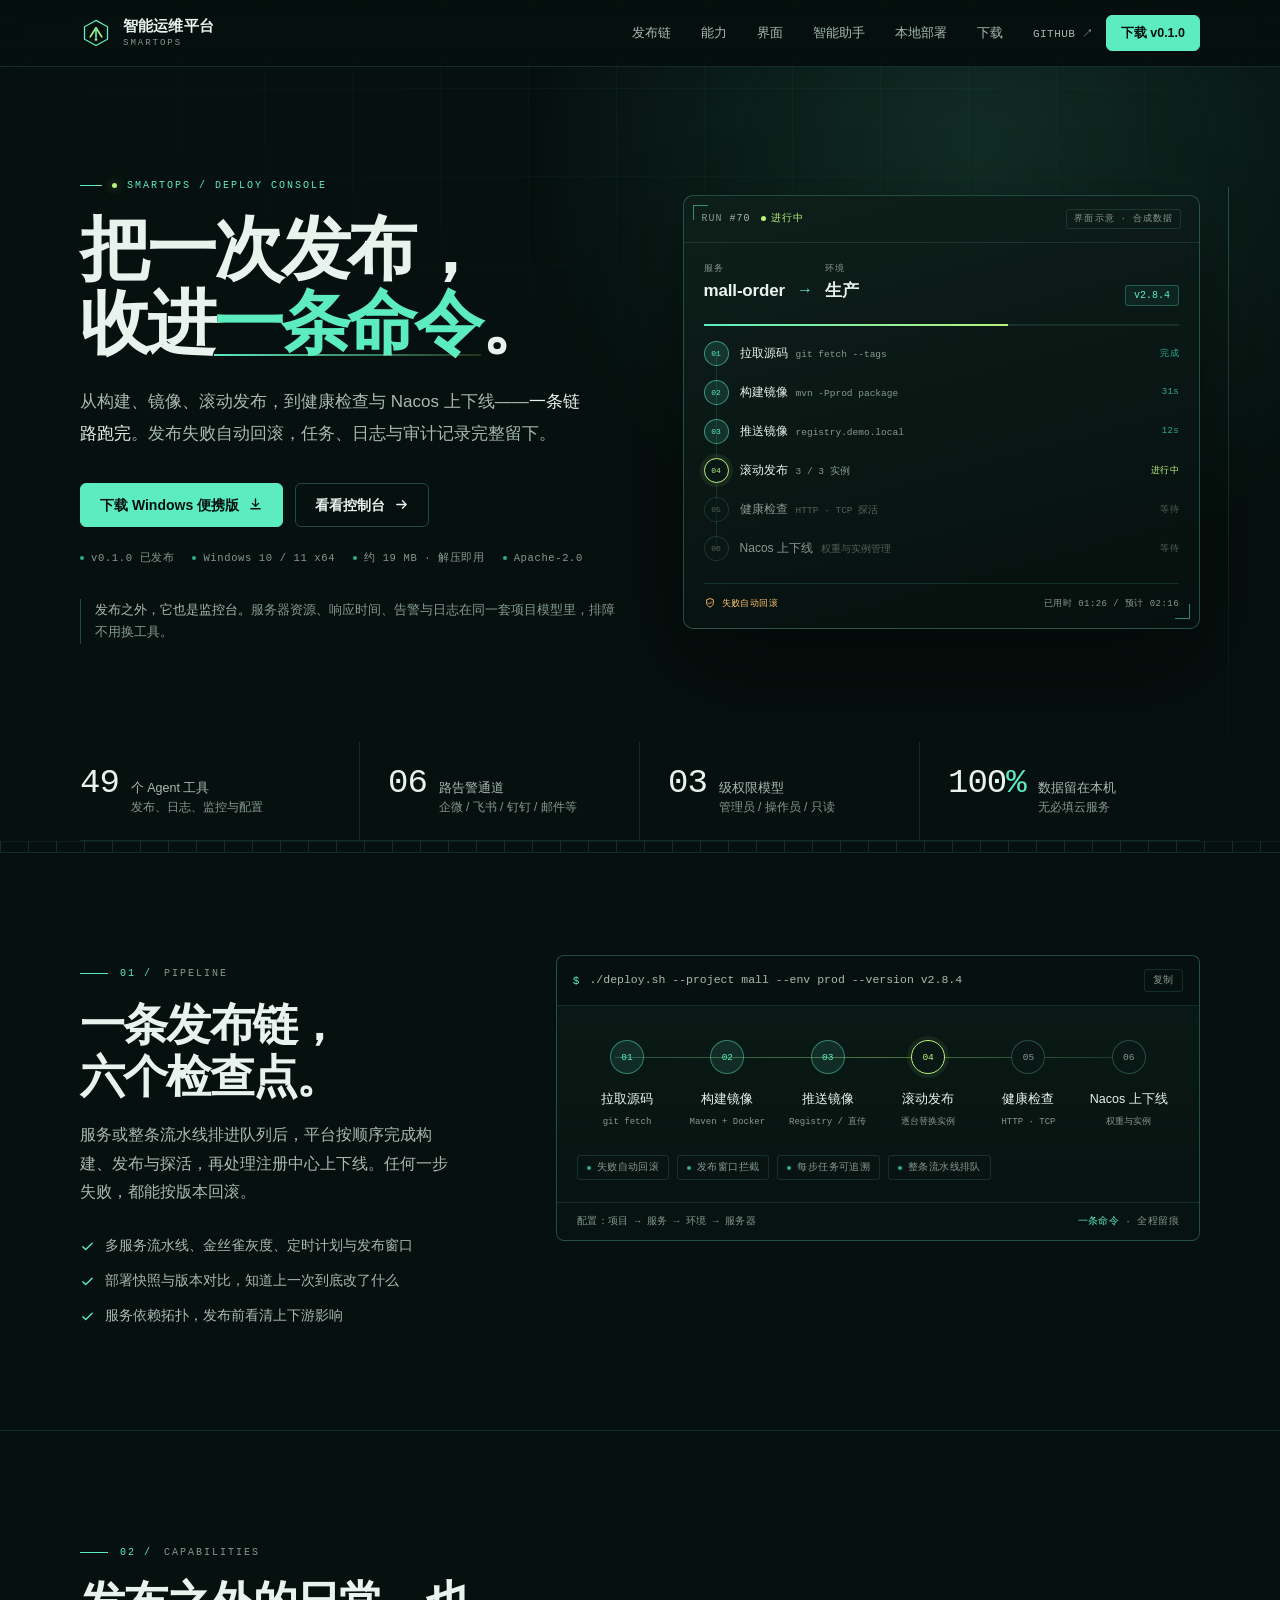
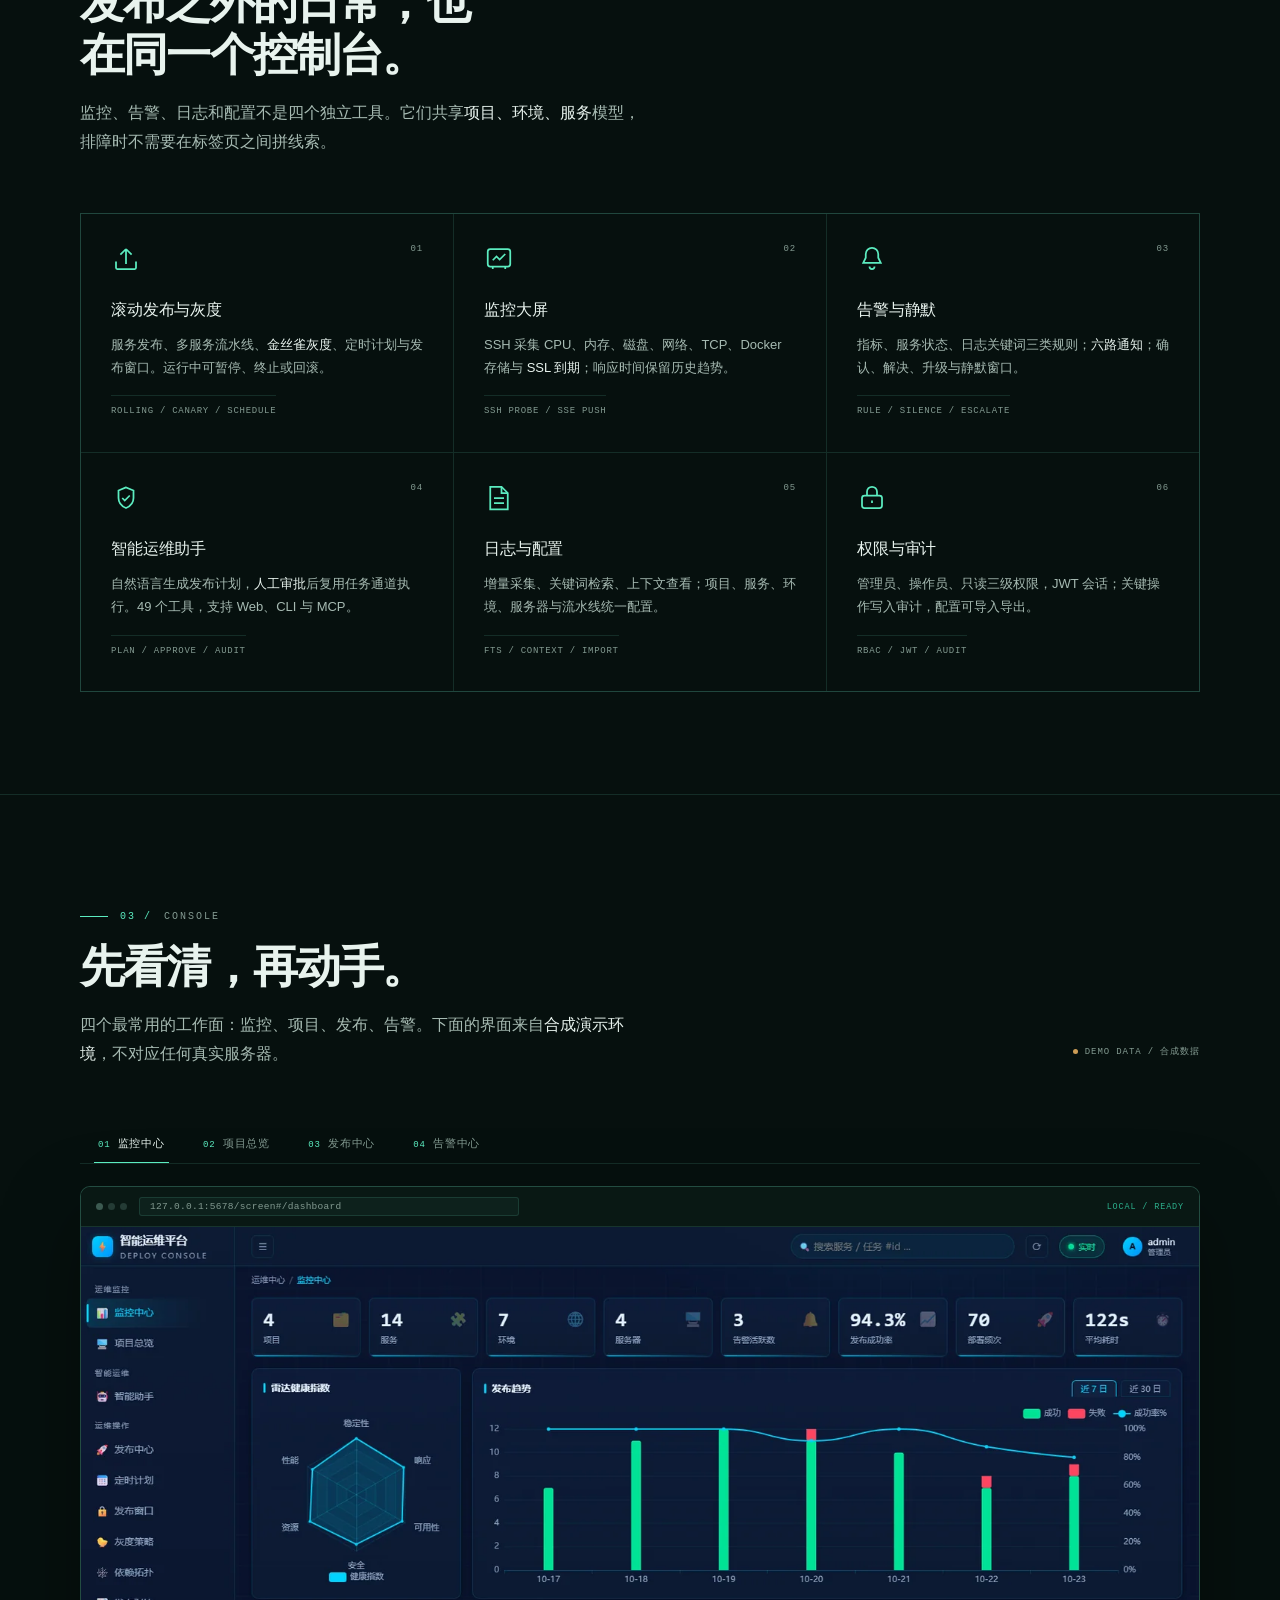
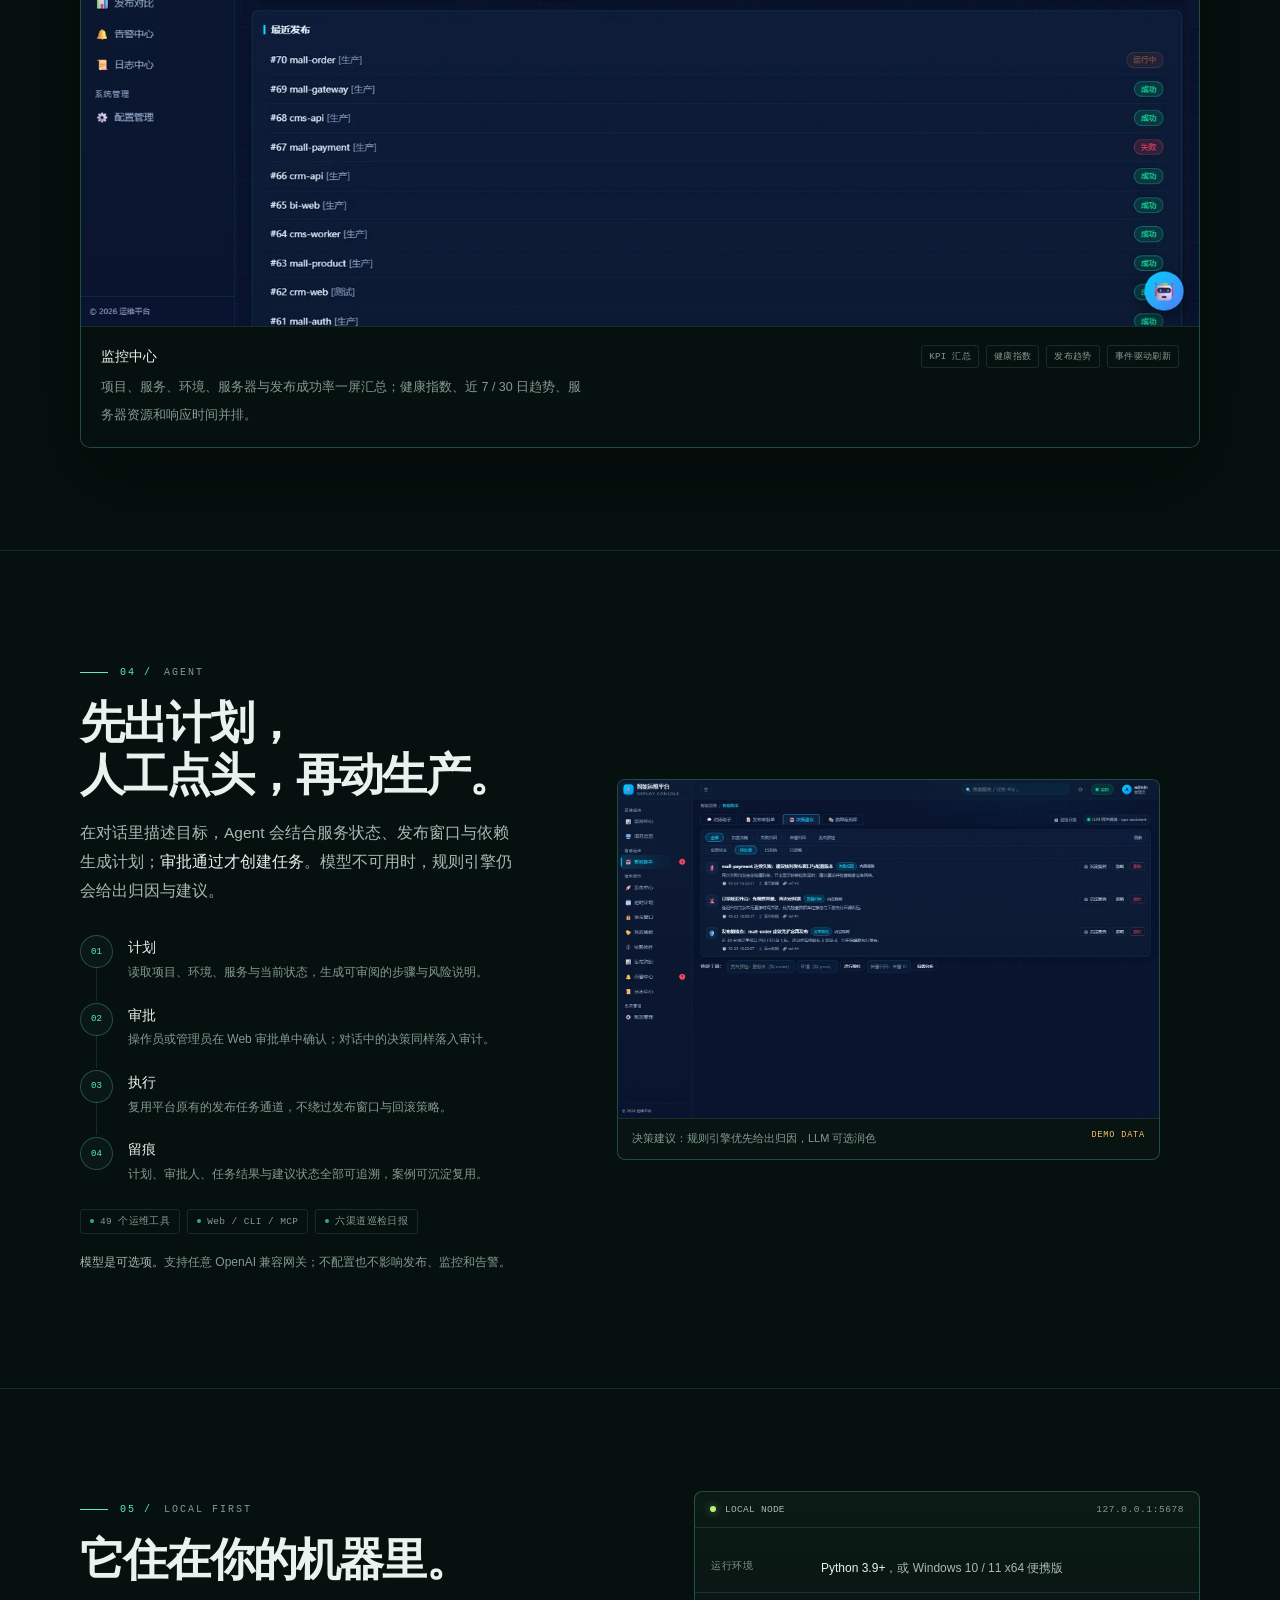
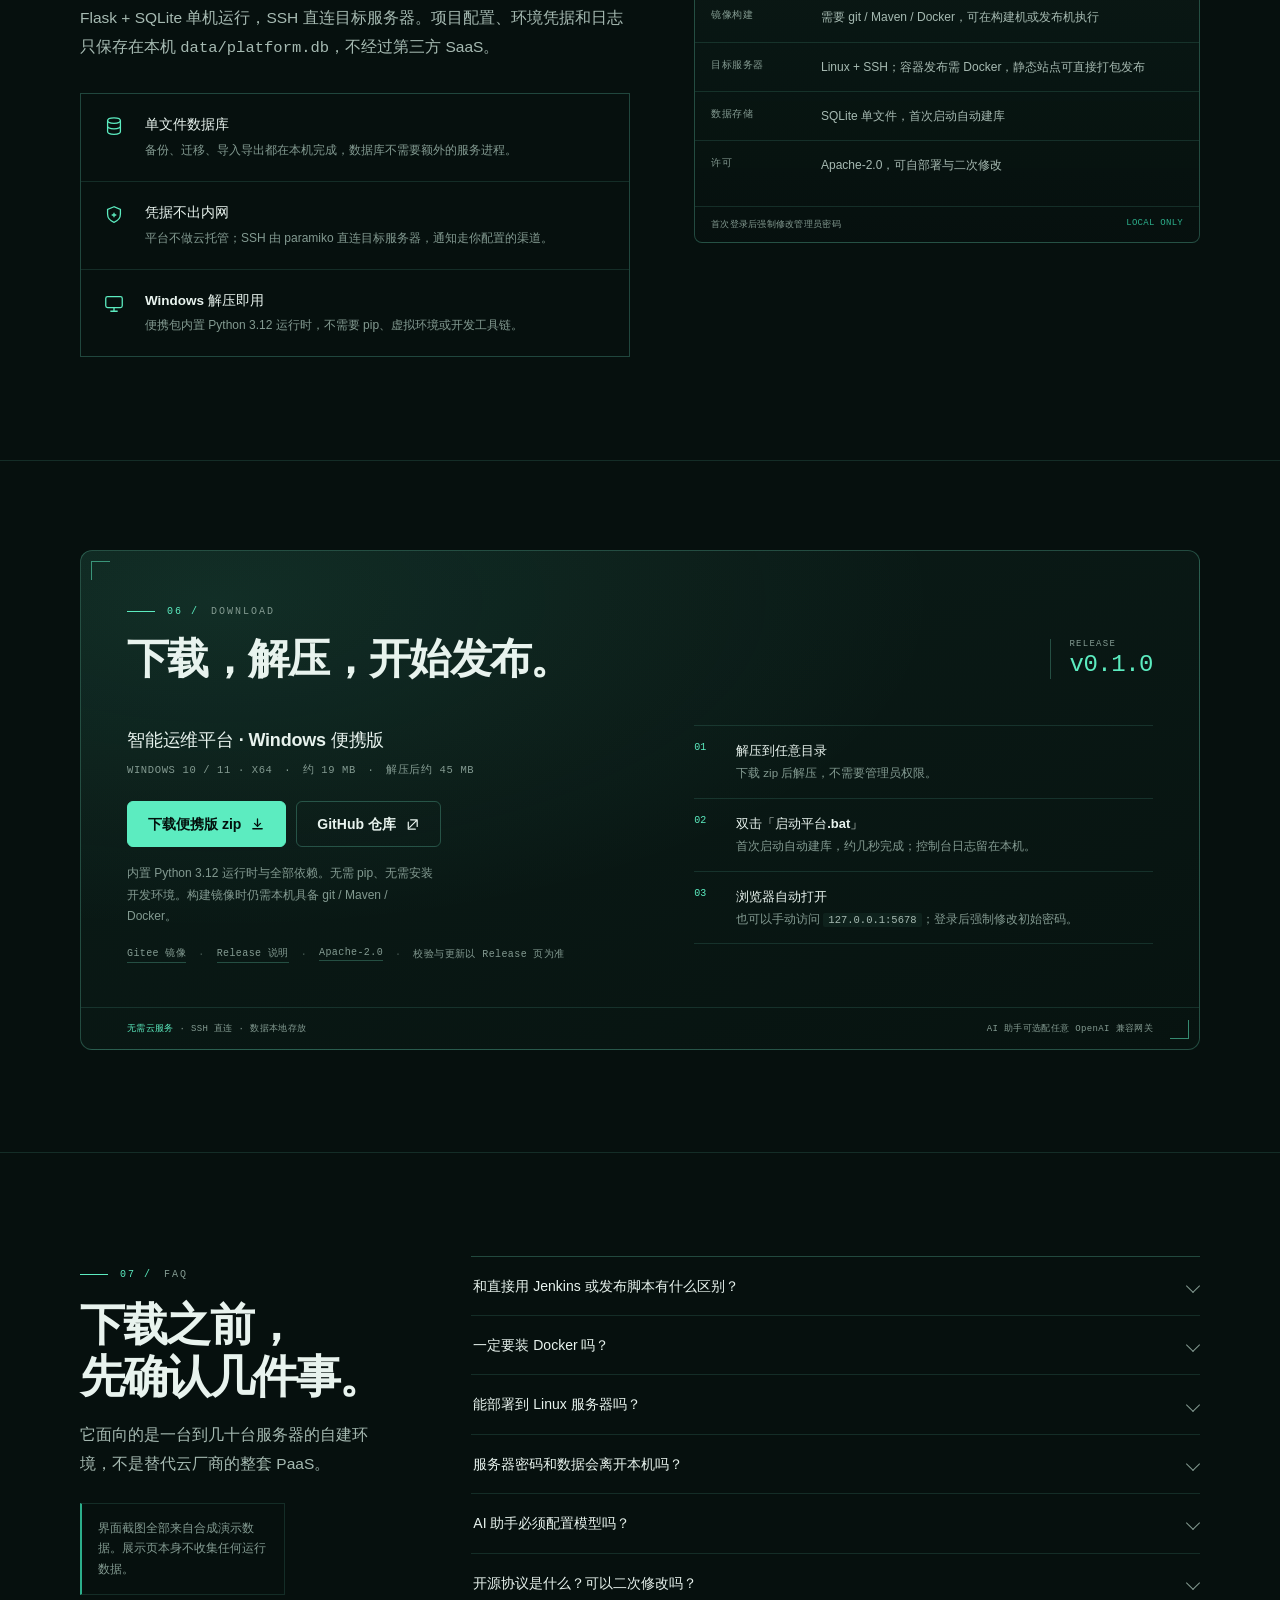
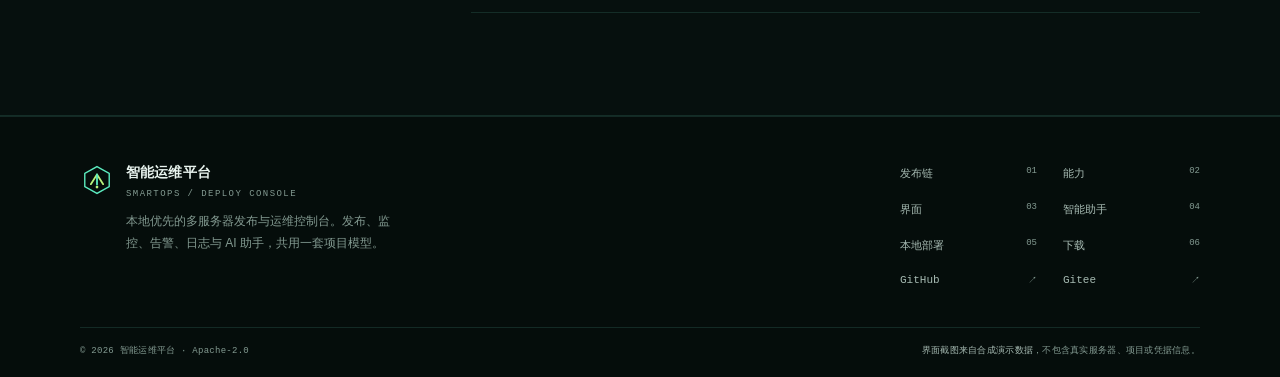
==== site/index.html @ bcc16f6f "chore(ci): 初始化智能运维平台项目结构 - 添加基础项目目录和配置文件占位 - 创建空白README文件用于项目说明" ====
<!DOCTYPE html>
<html lang="zh-CN">
<head>
<meta charset="utf-8">
<meta name="viewport" content="width=device-width, initial-scale=1">
<title>智能运维平台 SmartOps — 一条命令完成滚动发布</title>
<meta name="description" content="本地部署的多服务器发布与运维控制台：滚动发布、监控大屏、六路告警、AI 运维助手、日志与配置管理。Windows 便携版免费下载。">
<meta name="theme-color" content="#06100e">
<meta property="og:title" content="智能运维平台 SmartOps — 一条命令完成滚动发布">
<meta property="og:description" content="构建、发布、探活、回滚、监控与告警，收进一个本地控制台。">
<meta property="og:type" content="website">
<link rel="icon" type="image/svg+xml" href="assets/favicon.svg">
<style>
  :root{
    --bg:#06100e;
    --bg-2:#081512;
    --panel:#0b1a17;
    --panel-2:#0e211c;
    --line:rgba(126,255,218,.12);
    --line-2:rgba(126,255,218,.24);
    --text:#e8f3ee;
    --text-2:#a6bab2;
    --text-3:#839a91;
    --mint:#5cecc0;
    --mint-dim:#2cae8b;
    --lime:#b9f27c;
    --amber:#ffc069;
    --red:#ff8585;
    --ink:#03110d;
    --mono:ui-monospace,"SFMono-Regular","Cascadia Code",Consolas,"Liberation Mono",monospace;
    --sans:"PingFang SC","HarmonyOS Sans SC","Microsoft YaHei","Noto Sans SC",sans-serif;
    --max:1200px;
    --r:8px;
  }
  *{box-sizing:border-box}
  html{scroll-behavior:smooth;-webkit-text-size-adjust:100%}
  body{margin:0;background:var(--bg);color:var(--text);font-family:var(--sans);font-size:16px;line-height:1.7;overflow-x:hidden}
  body::before{
    content:"";position:fixed;inset:0;z-index:0;pointer-events:none;
    background-image:linear-gradient(rgba(92,236,192,.035) 1px,transparent 1px),linear-gradient(90deg,rgba(92,236,192,.035) 1px,transparent 1px);
    background-size:88px 88px;
    -webkit-mask-image:radial-gradient(ellipse 90% 65% at 55% 0%,#000 20%,transparent 78%);
    mask-image:radial-gradient(ellipse 90% 65% at 55% 0%,#000 20%,transparent 78%);
  }
  ::selection{background:var(--mint);color:var(--ink)}
  a{color:inherit;text-decoration:none}
  img{max-width:100%;display:block}
  button{font:inherit;color:inherit;cursor:pointer}
  [hidden]{display:none!important}
  :focus-visible{outline:2px solid var(--lime);outline-offset:3px;border-radius:2px}
  .skip-link{position:absolute;left:16px;top:-60px;z-index:100;background:var(--mint);color:var(--ink);padding:10px 16px;border-radius:4px;font-weight:600;transition:top .2s}
  .skip-link:focus{top:12px}
  .site-head,main,footer{position:relative;z-index:1}
  .wrap{max-width:var(--max);margin:0 auto;padding:0 clamp(20px,4vw,40px)}
  .mono{font-family:var(--mono)}
  .muted{color:var(--text-3)}

  /* ---------- header ---------- */
  .site-head{position:sticky;top:0;z-index:60;border-bottom:1px solid var(--line);background:rgba(6,16,14,.82);backdrop-filter:blur(14px);-webkit-backdrop-filter:blur(14px)}
  .head-inner{display:flex;align-items:center;gap:30px;min-height:66px;max-width:var(--max);margin:0 auto;padding:0 clamp(20px,4vw,40px)}
  .brand{display:flex;align-items:center;gap:11px;flex:0 0 auto}
  .brand svg{width:32px;height:32px}
  .brand-text{display:flex;flex-direction:column;line-height:1.15}
  .brand-text strong{font-size:15px;letter-spacing:.01em;font-weight:650}
  .brand-text small{font:9px/1.4 var(--mono);letter-spacing:.22em;color:var(--text-3);margin-top:3px}
  .nav{display:flex;align-items:center;gap:clamp(16px,2.4vw,30px);margin-left:auto}
  .nav a{font-size:13px;color:var(--text-2);white-space:nowrap;transition:color .18s}
  .nav a:hover{color:var(--mint)}
  .head-cta{display:flex;align-items:center;gap:12px;flex:0 0 auto}
  .head-cta .ghost-link{font:11px var(--mono);letter-spacing:.04em;color:var(--text-2);display:inline-flex;align-items:center;gap:6px}
  .head-cta .ghost-link:hover{color:var(--mint)}
  .btn{display:inline-flex;align-items:center;justify-content:center;gap:9px;padding:12px 19px;border-radius:6px;border:1px solid transparent;font-size:14px;font-weight:600;line-height:1.3;transition:background .18s,border-color .18s,color .18s,transform .18s}
  .btn svg{width:15px;height:15px;flex:0 0 auto}
  .btn-primary{background:var(--mint);color:var(--ink);border-color:var(--mint)}
  .btn-primary:hover{background:var(--lime);border-color:var(--lime)}
  .btn-ghost{background:transparent;color:var(--text);border-color:var(--line-2)}
  .btn-ghost:hover{border-color:var(--mint);color:var(--mint)}
  .btn-sm{padding:9px 14px;font-size:12.5px}
  .nav-toggle{display:none;align-items:center;gap:8px;background:none;border:1px solid var(--line-2);border-radius:5px;padding:8px 11px;font:11px var(--mono);letter-spacing:.08em;color:var(--text-2)}
  .nav-toggle i{display:block;width:14px;height:8px;border-top:1px solid currentColor;border-bottom:1px solid currentColor}
  .mobile-nav{display:none;position:absolute;top:100%;left:0;right:0;background:#081512;border-bottom:1px solid var(--line-2);padding:10px 20px 18px;box-shadow:0 30px 40px rgba(0,0,0,.35)}
  .mobile-nav a{display:flex;align-items:center;justify-content:space-between;padding:12px 2px;border-bottom:1px solid var(--line);font-size:14px;color:var(--text-2)}
  .mobile-nav a span{font:10px var(--mono);color:var(--text-3)}
  .mobile-nav a:last-child{border-bottom:0}
  .site-head.open .mobile-nav{display:block}

  /* ---------- hero ---------- */
  .hero{position:relative;overflow:hidden;border-bottom:1px solid var(--line)}
  .hero::before{content:"";position:absolute;inset:-20% -10% auto 35%;height:760px;pointer-events:none;background:radial-gradient(ellipse at 55% 32%,rgba(92,236,192,.13),transparent 62%)}
  .hero::after{content:"";position:absolute;right:clamp(18px,4vw,58px);top:120px;bottom:80px;width:1px;background:linear-gradient(var(--line-2),transparent);pointer-events:none}
  .hero-grid{display:grid;grid-template-columns:minmax(0,1.02fr) minmax(0,.98fr);align-items:center;gap:clamp(32px,5vw,66px);padding-top:clamp(56px,8vw,100px);padding-bottom:clamp(48px,7vw,86px)}
  .eyebrow{display:inline-flex;align-items:center;gap:10px;font:10px var(--mono);letter-spacing:.2em;color:var(--mint);text-transform:uppercase;margin-bottom:22px}
  .eyebrow::before{content:"";width:22px;height:1px;background:var(--mint)}
  .eyebrow .dot{width:5px;height:5px;border-radius:50%;background:var(--lime);box-shadow:0 0 10px rgba(185,242,124,.6)}
  .hero h1{margin:0;font-size:clamp(40px,5.7vw,70px);line-height:1.05;font-weight:650;letter-spacing:-.045em;text-wrap:balance}
  .hero h1 .accent{color:var(--mint);position:relative;display:inline-block}
  .hero h1 .accent::after{content:"";position:absolute;left:0;right:0;bottom:.06em;height:2px;background:linear-gradient(90deg,var(--mint),rgba(185,242,124,.15))}
  .hero-lead{max-width:54ch;margin:26px 0 0;font-size:clamp(15px,1.4vw,17px);line-height:1.9;color:var(--text-2)}
  .hero-lead b{color:var(--text);font-weight:500}
  .hero-actions{display:flex;flex-wrap:wrap;align-items:center;gap:12px;margin-top:32px}
  .hero-meta{display:flex;flex-wrap:wrap;align-items:center;gap:10px 18px;margin-top:24px;font:10.5px var(--mono);letter-spacing:.06em;color:var(--text-3)}
  .hero-meta span{display:inline-flex;align-items:center;gap:7px}
  .hero-meta i{width:4px;height:4px;border-radius:50%;background:var(--mint-dim);display:block}
  .hero-note{margin-top:34px;padding-left:14px;border-left:1px solid var(--line-2);font-size:12.5px;color:var(--text-3);line-height:1.8}
  .hero-note b{color:var(--text-2);font-weight:500}

  .run-card{position:relative;width:100%;max-width:520px;justify-self:end;border:1px solid var(--line-2);border-radius:10px;background:linear-gradient(165deg,rgba(14,32,27,.97),rgba(6,16,14,.98));box-shadow:0 34px 90px rgba(0,0,0,.48);overflow:hidden}
  .run-card::before,.run-card::after{content:"";position:absolute;width:14px;height:14px;border-color:var(--mint);border-style:solid;opacity:.55;pointer-events:none}
  .run-card::before{left:9px;top:9px;border-width:1px 0 0 1px}
  .run-card::after{right:9px;bottom:9px;border-width:0 1px 1px 0}
  .run-head{display:flex;align-items:center;gap:10px;padding:13px 18px;border-bottom:1px solid var(--line);font:10px var(--mono);letter-spacing:.1em;color:var(--text-3)}
  .run-head b{color:var(--text-2);font-weight:500}
  .run-demo{margin-left:auto;border:1px solid var(--line);border-radius:3px;padding:3px 7px;font-size:8.5px;letter-spacing:.12em;color:var(--text-3);white-space:nowrap}
  .run-live{display:inline-flex;align-items:center;gap:5px;color:var(--lime);font-size:9.5px}
  .run-live i{width:5px;height:5px;border-radius:50%;background:var(--lime);animation:pulse 1.8s infinite}
  @keyframes pulse{0%,100%{opacity:.45;box-shadow:0 0 0 0 rgba(185,242,124,.35)}50%{opacity:1;box-shadow:0 0 0 4px rgba(185,242,124,0)}}
  .run-body{padding:20px 20px 18px}
  .run-target{display:flex;align-items:flex-end;gap:12px;flex-wrap:wrap}
  .run-target div{display:flex;flex-direction:column;gap:2px}
  .run-target small{font:8.5px var(--mono);letter-spacing:.14em;color:var(--text-3)}
  .run-target strong{font-size:17px;font-weight:600;letter-spacing:-.01em}
  .run-arrow{color:var(--mint);font-size:16px;padding-bottom:2px}
  .run-ver{margin-left:auto;font:10px var(--mono);color:var(--mint);border:1px solid rgba(92,236,192,.28);background:rgba(92,236,192,.06);border-radius:3px;padding:4px 8px}
  .run-progress{height:2px;background:rgba(126,255,218,.1);margin:18px 0 4px;overflow:hidden}
  .run-progress span{display:block;height:100%;width:64%;background:linear-gradient(90deg,var(--mint),var(--lime));box-shadow:0 0 10px rgba(92,236,192,.45)}
  .run-steps{list-style:none;margin:8px 0 0;padding:0;position:relative}
  .run-steps::before{content:"";position:absolute;left:12px;top:17px;bottom:17px;width:1px;background:var(--line)}
  .run-step{position:relative;display:grid;grid-template-columns:25px minmax(0,1fr) auto;gap:11px;align-items:center;padding:7px 0}
  .run-node{width:25px;height:25px;border-radius:50%;border:1px solid var(--line-2);background:#0a1815;display:grid;place-items:center;font:8px var(--mono);color:var(--text-3);z-index:1}
  .run-step.done .run-node{background:rgba(92,236,192,.12);border-color:rgba(92,236,192,.55);color:var(--mint)}
  .run-step.active .run-node{border-color:var(--lime);color:var(--lime);box-shadow:0 0 0 4px rgba(185,242,124,.08)}
  .run-step div{display:flex;align-items:baseline;gap:8px;min-width:0}
  .run-step b{font-size:12px;font-weight:500;white-space:nowrap}
  .run-step small{font:9.5px var(--mono);color:var(--text-3);white-space:nowrap;overflow:hidden;text-overflow:ellipsis}
  .run-step em{font:9px var(--mono);font-style:normal;color:var(--text-3);letter-spacing:.04em;white-space:nowrap}
  .run-step.done em{color:var(--mint-dim)}
  .run-step.active em{color:var(--lime)}
  .run-step.pending{opacity:.58}
  .run-foot{display:flex;align-items:center;justify-content:space-between;gap:12px;flex-wrap:wrap;margin-top:15px;padding-top:13px;border-top:1px solid var(--line);font:9px var(--mono);letter-spacing:.05em;color:var(--text-3)}
  .run-foot .guard{display:inline-flex;align-items:center;gap:6px;color:var(--amber)}
  .run-foot .guard svg{width:12px;height:12px}
  .ruler{height:12px;border-top:1px solid var(--line);background:repeating-linear-gradient(90deg,var(--line-2) 0 1px,transparent 1px 28px);opacity:.55;margin-bottom:-1px}

  /* ---------- facts ---------- */
  .facts{display:grid;grid-template-columns:repeat(4,1fr);border-bottom:1px solid var(--line)}
  .fact{padding:24px 28px;border-right:1px solid var(--line);display:flex;align-items:baseline;gap:12px}
  .fact:first-child{padding-left:0}
  .fact:last-child{border-right:0;padding-right:0}
  .fact strong{font:500 clamp(25px,2.8vw,34px)/1 var(--mono);color:var(--text);letter-spacing:-.03em}
  .fact span{font-size:12px;color:var(--text-3);line-height:1.5}
  .fact span b{display:block;color:var(--text-2);font-weight:500;font-size:12.5px}
  .fact em{font-style:normal;color:var(--mint)}

  /* ---------- sections ---------- */
  .section{padding:clamp(64px,8vw,112px) 0;border-bottom:1px solid var(--line);scroll-margin-top:80px}
  .section-head{max-width:730px;margin-bottom:clamp(32px,5vw,56px)}
  .kicker{display:inline-flex;align-items:center;gap:12px;font:10px var(--mono);letter-spacing:.2em;color:var(--mint);text-transform:uppercase}
  .kicker::before{content:"";width:28px;height:1px;background:var(--mint)}
  .kicker span{color:var(--text-3)}
  h2{margin:16px 0 0;font-size:clamp(29px,3.8vw,45px);line-height:1.16;letter-spacing:-.04em;font-weight:650;text-wrap:balance}
  .lead{margin:18px 0 0;max-width:66ch;font-size:15.5px;line-height:1.85;color:var(--text-2)}
  .lead strong{color:var(--text);font-weight:500}
  .section-head.split{display:flex;align-items:flex-end;justify-content:space-between;gap:32px;max-width:none}
  .section-head.split .txt{max-width:700px}
  .section-head.split .side{flex:0 0 auto;padding-bottom:6px}

  /* ---------- pipeline ---------- */
  .pipe-grid{display:grid;grid-template-columns:minmax(0,.78fr) minmax(0,1.22fr);gap:clamp(32px,5vw,70px);align-items:start}
  .pipe-copy{position:sticky;top:100px}
  .pipe-copy .lead{max-width:44ch}
  .pipe-points{list-style:none;margin:28px 0 0;padding:0;display:grid;gap:12px}
  .pipe-points li{display:flex;gap:10px;align-items:flex-start;font-size:13.5px;color:var(--text-2)}
  .pipe-points svg{width:15px;height:15px;color:var(--mint);flex:0 0 auto;margin-top:4px}
  .pipe-card{border:1px solid var(--line-2);border-radius:var(--r);background:linear-gradient(180deg,rgba(14,32,27,.65),rgba(8,21,18,.55));overflow:hidden}
  .cmd{display:flex;align-items:center;gap:10px;padding:13px 16px;border-bottom:1px solid var(--line);background:rgba(4,12,10,.6);min-width:0}
  .cmd .prompt{color:var(--mint);font:11px var(--mono);flex:0 0 auto}
  .cmd code{font:11.5px/1.6 var(--mono);color:var(--text-2);white-space:nowrap;overflow-x:auto;flex:1;scrollbar-width:thin;padding-bottom:1px}
  .copy-btn{border:1px solid var(--line);background:transparent;color:var(--text-3);border-radius:3px;font:9.5px var(--mono);padding:4px 8px;letter-spacing:.06em;flex:0 0 auto;transition:color .18s,border-color .18s}
  .copy-btn:hover{color:var(--mint);border-color:var(--line-2)}
  .pipe-steps{list-style:none;margin:0;display:grid;grid-template-columns:repeat(6,minmax(0,1fr));padding:34px 20px 26px;position:relative}
  .pipe-steps::before{content:"";position:absolute;left:9%;right:9%;top:51px;height:1px;background:linear-gradient(90deg,var(--line-2),rgba(185,242,124,.42),var(--line))}
  .pipe-step{position:relative;text-align:center;padding:0 5px}
  .pipe-step .n{position:relative;z-index:1;width:34px;height:34px;margin:0 auto 15px;border-radius:50%;border:1px solid var(--line-2);background:#0a1815;display:grid;place-items:center;font:9.5px var(--mono);color:var(--text-3)}
  .pipe-step.done .n{background:rgba(92,236,192,.1);border-color:rgba(92,236,192,.45);color:var(--mint)}
  .pipe-step.current .n{border-color:var(--lime);color:var(--lime);box-shadow:0 0 0 4px rgba(185,242,124,.07)}
  .pipe-step b{display:block;font-size:12.5px;font-weight:500;white-space:nowrap}
  .pipe-step small{display:block;margin-top:4px;font:9px/1.6 var(--mono);color:var(--text-3)}
  .pipe-out{display:flex;flex-wrap:wrap;gap:8px;padding:0 20px 22px}
  .chip{display:inline-flex;align-items:center;gap:6px;border:1px solid var(--line);border-radius:3px;padding:5px 9px;font:9.5px var(--mono);letter-spacing:.04em;color:var(--text-3)}
  .chip::before{content:"";width:4px;height:4px;border-radius:50%;background:var(--mint-dim)}
  .pipe-card .foot{padding:12px 20px;border-top:1px solid var(--line);font:9.5px var(--mono);color:var(--text-3);display:flex;justify-content:space-between;gap:12px;flex-wrap:wrap;letter-spacing:.04em}
  .pipe-card .foot b{color:var(--mint);font-weight:500}

  /* ---------- capabilities ---------- */
  .cap-grid{display:grid;grid-template-columns:repeat(3,1fr);gap:1px;background:var(--line);border:1px solid var(--line)}
  .cap{background:var(--bg);padding:clamp(22px,2.6vw,30px);position:relative;transition:background .2s}
  .cap:hover{background:#091915}
  .cap-top{display:flex;align-items:flex-start;justify-content:space-between;gap:12px;margin-bottom:22px}
  .cap-ico{width:30px;height:30px;color:var(--mint)}
  .cap-ico svg{width:30px;height:30px;stroke:currentColor;fill:none;stroke-width:1.4}
  .cap-idx{font:9px var(--mono);letter-spacing:.1em;color:var(--text-3)}
  .cap h3{margin:0 0 10px;font-size:16px;font-weight:550;letter-spacing:-.01em}
  .cap p{margin:0;font-size:13px;line-height:1.8;color:var(--text-2)}
  .cap p b{color:var(--text);font-weight:500}
  .cap .tagline{display:inline-block;margin-top:16px;font:9px var(--mono);letter-spacing:.08em;color:var(--text-3);border-top:1px solid var(--line);padding-top:10px}

  /* ---------- console gallery ---------- */
  .shot-tabs{display:flex;gap:2px;border-bottom:1px solid var(--line);overflow-x:auto;scrollbar-width:thin;margin-bottom:22px}
  .shot-tab{position:relative;flex:0 0 auto;border:0;background:none;padding:12px 18px;font:11px var(--mono);letter-spacing:.08em;color:var(--text-3);transition:color .18s;white-space:nowrap}
  .shot-tab::after{content:"";position:absolute;left:14px;right:14px;bottom:-1px;height:2px;background:transparent}
  .shot-tab:hover{color:var(--text-2)}
  .shot-tab[aria-selected="true"]{color:var(--text)}
  .shot-tab[aria-selected="true"]::after{background:var(--mint)}
  .shot-tab .n{color:var(--mint);margin-right:7px;font-size:9px}
  .demo-note{display:inline-flex;align-items:center;gap:7px;font:9px var(--mono);letter-spacing:.1em;color:var(--text-3);white-space:nowrap}
  .demo-note::before{content:"";width:5px;height:5px;border-radius:50%;background:var(--amber);opacity:.8}
  .shot-frame{border:1px solid var(--line-2);border-radius:10px;overflow:hidden;background:#071411;box-shadow:0 30px 80px rgba(0,0,0,.35)}
  .shot-bar{display:flex;align-items:center;gap:12px;height:40px;padding:0 15px;border-bottom:1px solid var(--line);background:#091814}
  .shot-dots{display:flex;gap:5px;flex:0 0 auto}
  .shot-dots i{width:7px;height:7px;border-radius:50%;background:#243b35;display:block}
  .shot-dots i:first-child{background:#3c5a51}
  .shot-url{font:9.5px var(--mono);letter-spacing:.03em;color:var(--text-3);white-space:nowrap;overflow:hidden;text-overflow:ellipsis;background:rgba(126,255,218,.04);border:1px solid var(--line);border-radius:3px;padding:3px 10px;flex:1;max-width:380px}
  .shot-state{margin-left:auto;font:8.5px var(--mono);letter-spacing:.1em;color:var(--mint-dim);white-space:nowrap}
  .shot-stage{position:relative;background:#06100e}
  .shot-panel{margin:0}
  .shot-panel img{width:100%;height:auto;aspect-ratio:1500/937;object-fit:cover;background:#071411}
  .shot-caption{display:grid;grid-template-columns:minmax(0,1fr) minmax(0,1.15fr);gap:26px;padding:18px 20px 20px;border-top:1px solid var(--line);align-items:start}
  .shot-caption strong{display:block;font-size:14px;font-weight:550;margin-bottom:4px}
  .shot-caption span{font-size:12.5px;line-height:1.75;color:var(--text-3)}
  .shot-caption .meta{display:flex;flex-wrap:wrap;gap:7px;justify-content:flex-end;align-content:flex-start}
  .shot-caption .meta i{font:9px var(--mono);letter-spacing:.04em;color:var(--text-3);border:1px solid var(--line);border-radius:3px;padding:4px 7px;font-style:normal}

  /* ---------- agent ---------- */
  .agent-grid{display:grid;grid-template-columns:minmax(0,.82fr) minmax(0,1.18fr);gap:clamp(32px,5vw,66px);align-items:center}
  .flow{list-style:none;margin:28px 0 0;padding:0;display:grid;gap:0}
  .flow li{position:relative;display:grid;grid-template-columns:34px minmax(0,1fr);gap:14px;padding-bottom:18px}
  .flow li:last-child{padding-bottom:0}
  .flow li::before{content:"";position:absolute;left:16px;top:34px;bottom:0;width:1px;background:var(--line)}
  .flow li:last-child::before{display:none}
  .flow .n{width:33px;height:33px;border:1px solid var(--line-2);border-radius:50%;display:grid;place-items:center;font:9px var(--mono);color:var(--mint);background:#0a1815}
  .flow b{display:block;font-size:13.5px;font-weight:550;margin-top:4px}
  .flow span{display:block;font-size:12px;color:var(--text-3);line-height:1.7;margin-top:2px}
  .agent-tags{display:flex;flex-wrap:wrap;gap:7px;margin-top:24px}
  .agent-note{margin-top:18px;font-size:12px;line-height:1.8;color:var(--text-3)}
  .agent-note b{color:var(--text-2);font-weight:500}
  .agent-shot{border:1px solid var(--line-2);border-radius:8px;overflow:hidden;background:#071411}
  .agent-shot img{width:100%;height:auto;aspect-ratio:1500/937;object-fit:cover}
  .agent-shot figcaption{display:flex;justify-content:space-between;gap:12px;padding:11px 14px;border-top:1px solid var(--line);font-size:11px;color:var(--text-3);line-height:1.6}
  .agent-shot figcaption span:last-child{font:8.5px var(--mono);letter-spacing:.1em;color:var(--amber);white-space:nowrap}

  /* ---------- local ---------- */
  .local-grid{display:grid;grid-template-columns:minmax(0,1fr) minmax(0,.92fr);gap:clamp(32px,5vw,70px);align-items:start}
  .local-cards{display:grid;gap:1px;background:var(--line);border:1px solid var(--line);margin-top:30px}
  .local-card{background:var(--bg);padding:20px 22px;display:grid;grid-template-columns:28px minmax(0,1fr);gap:14px}
  .local-card svg{width:22px;height:22px;color:var(--mint);stroke:currentColor;fill:none;stroke-width:1.4;margin-top:2px}
  .local-card b{display:block;font-size:13.5px;font-weight:550;margin-bottom:3px}
  .local-card span{display:block;font-size:12px;line-height:1.75;color:var(--text-3)}
  .machine{border:1px solid var(--line-2);border-radius:8px;background:linear-gradient(180deg,rgba(12,29,24,.8),rgba(7,17,15,.9));overflow:hidden}
  .machine-top{display:flex;align-items:center;gap:9px;padding:12px 15px;border-bottom:1px solid var(--line);font:9.5px var(--mono);letter-spacing:.06em;color:var(--text-3)}
  .machine-top .led{width:6px;height:6px;border-radius:50%;background:var(--lime);box-shadow:0 0 8px rgba(185,242,124,.55)}
  .machine-top b{color:var(--text-2);font-weight:500;letter-spacing:.03em}
  .machine-top span:last-child{margin-left:auto;color:var(--text-3)}
  .specs{display:grid}
  .spec{display:grid;grid-template-columns:94px minmax(0,1fr);gap:16px;padding:14px 16px;border-bottom:1px solid var(--line);font-size:12px}
  .spec:last-child{border-bottom:0}
  .spec dt{color:var(--text-3);font:9.5px var(--mono);letter-spacing:.06em;padding-top:2px}
  .spec dd{margin:0;color:var(--text-2);line-height:1.7}
  .spec dd b{color:var(--text);font-weight:500}
  .machine-foot{padding:11px 16px;border-top:1px solid var(--line);font:9px var(--mono);letter-spacing:.03em;color:var(--text-3);display:flex;justify-content:space-between;gap:10px;flex-wrap:wrap}
  .machine-foot em{font-style:normal;color:var(--mint-dim)}

  /* ---------- download ---------- */
  .download{padding-top:clamp(56px,7vw,92px)}
  .dl-card{position:relative;border:1px solid var(--line-2);border-radius:12px;background:radial-gradient(ellipse at 12% 10%,rgba(92,236,192,.09),transparent 52%),linear-gradient(160deg,#0b1c18,#071310);overflow:hidden}
  .dl-card::before,.dl-card::after{content:"";position:absolute;width:18px;height:18px;border-color:rgba(92,236,192,.55);border-style:solid;pointer-events:none}
  .dl-card::before{left:10px;top:10px;border-width:1px 0 0 1px}
  .dl-card::after{right:10px;bottom:10px;border-width:0 1px 1px 0}
  .dl-head{display:flex;align-items:flex-end;justify-content:space-between;gap:28px;padding:clamp(26px,4vw,42px) clamp(24px,4vw,46px) 0}
  .dl-head h2{margin-top:14px;font-size:clamp(28px,3.6vw,42px)}
  .ver{border-left:1px solid var(--line-2);padding-left:18px;margin-bottom:4px;flex:0 0 auto}
  .ver span{display:block;font:9px var(--mono);letter-spacing:.14em;color:var(--text-3);margin-bottom:3px}
  .ver strong{font:400 24px/1 var(--mono);color:var(--mint);letter-spacing:-.02em}
  .dl-grid{display:grid;grid-template-columns:minmax(0,1.05fr) minmax(0,.95fr);gap:clamp(30px,5vw,60px);padding:clamp(24px,4vw,42px) clamp(24px,4vw,46px) clamp(28px,4vw,44px)}
  .dl-main h3{margin:0;font-size:18px;font-weight:550;letter-spacing:-.01em}
  .dl-meta{margin:7px 0 0;font:10.5px var(--mono);letter-spacing:.06em;color:var(--text-3)}
  .dl-actions{display:flex;flex-wrap:wrap;gap:10px;margin-top:24px}
  .dl-actions .btn{padding:13px 20px}
  .dl-note{margin:16px 0 0;font-size:12px;line-height:1.8;color:var(--text-3);max-width:46ch}
  .dl-links{display:flex;flex-wrap:wrap;align-items:center;gap:8px 12px;margin-top:18px;font:10px var(--mono);letter-spacing:.04em;color:var(--text-3)}
  .dl-links a{border-bottom:1px solid var(--line-2);padding-bottom:2px;transition:color .18s,border-color .18s}
  .dl-links a:hover{color:var(--mint);border-color:var(--mint)}
  .dl-links i{font-style:normal;color:rgba(131,154,145,.5)}
  .quick{list-style:none;margin:0;padding:0;border-top:1px solid var(--line)}
  .quick li{display:grid;grid-template-columns:30px minmax(0,1fr);gap:12px;padding:14px 0;border-bottom:1px solid var(--line)}
  .quick .n{font:10px var(--mono);color:var(--mint);padding-top:2px}
  .quick b{display:block;font-size:13px;font-weight:550;margin-bottom:2px}
  .quick span{display:block;font-size:11.5px;line-height:1.7;color:var(--text-3)}
  .quick code{font:10.5px var(--mono);color:var(--text-2);background:rgba(126,255,218,.05);padding:1px 5px;border-radius:2px}
  .dl-foot{display:flex;flex-wrap:wrap;gap:8px 18px;justify-content:space-between;padding:14px clamp(24px,4vw,46px);border-top:1px solid var(--line);font:9px var(--mono);letter-spacing:.04em;color:var(--text-3)}
  .dl-foot b{color:var(--mint);font-weight:500}

  /* ---------- faq ---------- */
  .faq-wrap{display:grid;grid-template-columns:minmax(0,.62fr) minmax(0,1.38fr);gap:clamp(32px,5vw,72px);align-items:start}
  .faq-side .lead{max-width:36ch}
  .faq-side .mini{margin-top:24px;padding:14px 16px;border:1px solid var(--line);border-left:2px solid var(--mint-dim);font-size:11.5px;line-height:1.8;color:var(--text-3);max-width:32ch}
  .faq-list{border-top:1px solid var(--line-2)}
  .faq-item{border-bottom:1px solid var(--line)}
  .faq-item summary{list-style:none;display:flex;align-items:center;gap:16px;padding:18px 2px;cursor:pointer;font-size:14px;font-weight:500;line-height:1.6}
  .faq-item summary::-webkit-details-marker{display:none}
  .faq-item summary::after{content:"";width:9px;height:9px;border-right:1px solid var(--text-3);border-bottom:1px solid var(--text-3);transform:rotate(45deg);margin-left:auto;flex:0 0 auto;transition:transform .2s,border-color .2s}
  .faq-item[open] summary::after{transform:rotate(-135deg);border-color:var(--mint)}
  .faq-item summary:hover{color:var(--mint)}
  .faq-item .a{padding:0 28px 20px 2px;font-size:12.5px;line-height:1.85;color:var(--text-3);max-width:64ch}
  .faq-item .a code{font:10.5px var(--mono);background:rgba(126,255,218,.05);padding:1px 5px;border-radius:2px;color:var(--text-2)}

  /* ---------- footer ---------- */
  footer{border-top:1px solid var(--line);background:#050d0b}
  .foot-main{display:grid;grid-template-columns:minmax(0,1.2fr) minmax(0,.8fr);gap:40px;padding:44px 0 34px;align-items:start}
  .foot-brand{display:flex;gap:12px;align-items:flex-start}
  .foot-brand svg{width:34px;height:34px;margin-top:2px}
  .foot-brand b{display:block;font-size:14px;font-weight:600;letter-spacing:.01em}
  .foot-brand span{display:block;margin-top:4px;font:9px var(--mono);letter-spacing:.16em;color:var(--text-3)}
  .foot-brand p{margin:12px 0 0;font-size:12px;line-height:1.8;color:var(--text-3);max-width:42ch}
  .foot-links{display:grid;grid-template-columns:repeat(2,minmax(0,1fr));gap:10px 26px;justify-self:end;min-width:300px}
  .foot-links a{font:11px var(--mono);color:var(--text-2);padding:5px 0;border-bottom:1px solid transparent;transition:color .18s,border-color .18s;display:inline-flex;justify-content:space-between;gap:12px}
  .foot-links a span{color:var(--text-3);font-size:9px}
  .foot-links a:hover{color:var(--mint);border-color:var(--line)}
  .foot-note{border-top:1px solid var(--line);padding:16px 0 22px;display:flex;flex-wrap:wrap;justify-content:space-between;gap:8px 24px;font:9px var(--mono);letter-spacing:.03em;color:var(--text-3)}
  .foot-note b{color:var(--text-2);font-weight:400}

  /* ---------- responsive ---------- */
  @media (max-width:1100px){
    .hero-grid{gap:38px}
    .hero h1{font-size:clamp(40px,5.4vw,60px)}
    .cap{padding:24px}
    .pipe-grid{gap:38px}
  }
  @media (max-width:960px){
    .nav{display:none}
    .nav-toggle{display:inline-flex;margin-left:auto}
    .head-cta{margin-left:0}
    .hero-grid{grid-template-columns:1fr;gap:42px;padding-top:56px}
    .hero-copy{max-width:660px}
    .run-card{max-width:640px;justify-self:start}
    .hero::after{display:none}
    .facts{grid-template-columns:repeat(2,1fr)}
    .fact{padding:20px 22px}
    .fact:first-child{padding-left:22px}
    .fact:nth-child(2){border-right:0}
    .fact:nth-child(3),.fact:nth-child(4){border-top:1px solid var(--line)}
    .fact:nth-child(3){padding-left:22px}
    .fact:last-child{padding-right:22px}
    .pipe-grid{grid-template-columns:1fr}
    .pipe-copy{position:static}
    .pipe-copy .lead{max-width:60ch}
    .cap-grid{grid-template-columns:repeat(2,1fr)}
    .agent-grid,.local-grid{grid-template-columns:1fr}
    .agent-shot{max-width:720px}
    .dl-grid{grid-template-columns:1fr}
    .faq-wrap{grid-template-columns:1fr}
    .faq-side .lead{max-width:60ch}
    .foot-main{grid-template-columns:1fr}
    .foot-links{justify-self:start;min-width:0;width:100%;max-width:420px}
  }
  @media (max-width:760px){
    .pipe-steps{grid-template-columns:repeat(3,1fr);gap:26px 0;padding:28px 18px 20px}
    .pipe-steps::before{display:none}
    .shot-caption{grid-template-columns:1fr;gap:10px}
    .shot-caption .meta{justify-content:flex-start}
    .section-head.split{display:block}
    .section-head.split .side{padding-top:14px}
  }
  @media (max-width:620px){
    .head-inner{min-height:60px;gap:14px}
    .head-cta .ghost-link{display:none}
    .head-cta .btn{display:none}
    .brand-text strong{font-size:14px}
    .hero h1{font-size:clamp(37px,11vw,48px)}
    .hero-lead{font-size:14.5px}
    .hero-actions .btn{flex:1 1 100%}
    .hero-actions{gap:9px}
    .hero-meta{font-size:9.5px;gap:8px 12px}
    .hero-note{font-size:11.5px;margin-top:26px}
    .run-body{padding:17px 15px}
    .run-target strong{font-size:15px}
    .run-step{grid-template-columns:24px minmax(0,1fr) auto;gap:9px}
    .run-step div{display:block}
    .run-step small{display:block;margin-top:1px}
    .run-step b{font-size:11.5px}
    .run-step em{font-size:8.5px}
    .fact{display:block;padding:17px 18px}
    .fact:first-child,.fact:nth-child(3){padding-left:18px}
    .fact:last-child{padding-right:18px}
    .fact strong{display:block;margin-bottom:6px}
    .fact span b{display:inline;font-size:12px}
    .fact span{font-size:10.5px}
    .cap-grid{grid-template-columns:1fr}
    .cap{padding:22px}
    .shot-tab{padding:11px 12px;font-size:10px}
    .shot-url{display:none}
    .shot-state{margin-left:auto}
    .shot-caption{padding:14px 15px 16px}
    .shot-caption strong{font-size:13px}
    .shot-caption span{font-size:11.5px}
    .shot-caption .meta i{font-size:8px}
    .dl-head{display:block}
    .ver{border-left:0;padding-left:0;margin-top:18px}
    .dl-main h3{font-size:16px}
    .dl-actions .btn{flex:1 1 100%}
    .foot-links{grid-template-columns:1fr 1fr;gap:8px 18px}
    .foot-note{font-size:8px}
    .flow li{padding-bottom:15px}
    .spec{grid-template-columns:82px minmax(0,1fr);gap:12px}
    .section{padding:58px 0}
  }
  @media (max-width:400px){
    .wrap{padding:0 17px}
    .head-inner{padding:0 17px}
    .brand-text small{letter-spacing:.16em}
    .hero h1{font-size:35px}
    .hero-meta span{font-size:9px}
    .run-head{font-size:8.5px;padding:11px 13px}
    .run-demo{font-size:7.5px;padding:2px 5px}
    .run-step div{gap:0}
    .pipe-steps{grid-template-columns:repeat(2,1fr)}
    .dl-head,.dl-grid,.dl-foot{padding-left:19px;padding-right:19px}
    .foot-links{grid-template-columns:1fr}
    .foot-brand p{font-size:11px}
  }
  @media (prefers-reduced-motion:reduce){
    html{scroll-behavior:auto}
    *,*::before,*::after{animation-duration:.001ms!important;animation-iteration-count:1!important;transition-duration:.001ms!important}
  }
</style>
</head>
<body>
<a class="skip-link" href="#main">跳到主要内容</a>

<header class="site-head" id="top">
  <div class="head-inner">
    <a class="brand" href="#top" aria-label="智能运维平台首页">
      <svg viewBox="0 0 32 32" aria-hidden="true">
        <path d="M16 3.4 27.5 9.8v12.4L16 28.6 4.5 22.2V9.8Z" fill="none" stroke="#5cecc0" stroke-width="1.3"/>
        <path d="M10.2 19.9 16 10.8l5.8 9.1" fill="none" stroke="#b9f27c" stroke-width="1.7" stroke-linecap="round" stroke-linejoin="round"/>
        <path d="M16 10.8v9.5" fill="none" stroke="#5cecc0" stroke-width="1.7" stroke-linecap="round"/>
        <circle cx="16" cy="22.6" r="1.3" fill="#b9f27c"/>
      </svg>
      <span class="brand-text"><strong>智能运维平台</strong><small>SMARTOPS</small></span>
    </a>
    <nav class="nav" aria-label="主导航">
      <a href="#pipeline">发布链</a>
      <a href="#capabilities">能力</a>
      <a href="#console">界面</a>
      <a href="#agent">智能助手</a>
      <a href="#local">本地部署</a>
      <a href="#download">下载</a>
    </nav>
    <div class="head-cta">
      <a class="ghost-link" href="https://github.com/BeginnerA/agencys-deploy" target="_blank" rel="noopener">GITHUB ↗</a>
      <a class="btn btn-primary btn-sm" href="https://github.com/BeginnerA/agencys-deploy/releases/tag/v0.1.0" target="_blank" rel="noopener">下载 v0.1.0</a>
    </div>
    <button class="nav-toggle" id="navToggle" aria-expanded="false" aria-controls="mobileNav"><i aria-hidden="true"></i>菜单</button>
  </div>
  <div class="mobile-nav" id="mobileNav" hidden>
    <a href="#pipeline">发布链 <span>01</span></a>
    <a href="#capabilities">能力 <span>02</span></a>
    <a href="#console">界面 <span>03</span></a>
    <a href="#agent">智能助手 <span>04</span></a>
    <a href="#local">本地部署 <span>05</span></a>
    <a href="#download">下载 <span>06</span></a>
    <a href="https://github.com/BeginnerA/agencys-deploy" target="_blank" rel="noopener">GitHub 仓库 <span>↗</span></a>
  </div>
</header>

<main id="main">
  <!-- HERO -->
  <section class="hero" aria-labelledby="heroTitle">
    <div class="wrap">
      <div class="hero-grid">
        <div class="hero-copy">
          <div class="eyebrow"><span class="dot" aria-hidden="true"></span>SMARTOPS / DEPLOY CONSOLE</div>
          <h1 id="heroTitle">把一次发布，<br>收进<span class="accent">一条命令</span>。</h1>
          <p class="hero-lead">从构建、镜像、滚动发布，到健康检查与 Nacos 上下线——<b>一条链路跑完</b>。发布失败自动回滚，任务、日志与审计记录完整留下。</p>
          <div class="hero-actions">
            <a class="btn btn-primary" href="#download">下载 Windows 便携版
              <svg viewBox="0 0 16 16" aria-hidden="true"><path d="M8 2v8m0 0 3.2-3.2M8 10 4.8 6.8M3 12.5h10" fill="none" stroke="currentColor" stroke-width="1.4" stroke-linecap="round" stroke-linejoin="round"/></svg>
            </a>
            <a class="btn btn-ghost" href="#console">看看控制台
              <svg viewBox="0 0 16 16" aria-hidden="true"><path d="M3 8h10m0 0L9 4m4 4-4 4" fill="none" stroke="currentColor" stroke-width="1.4" stroke-linecap="round" stroke-linejoin="round"/></svg>
            </a>
          </div>
          <div class="hero-meta" aria-label="版本与运行信息">
            <span><i aria-hidden="true"></i>v0.1.0 已发布</span>
            <span><i aria-hidden="true"></i>Windows 10 / 11 x64</span>
            <span><i aria-hidden="true"></i>约 19 MB · 解压即用</span>
            <span><i aria-hidden="true"></i>Apache-2.0</span>
          </div>
          <p class="hero-note"><b>发布之外，它也是监控台。</b>服务器资源、响应时间、告警与日志在同一套项目模型里，排障不用换工具。</p>
        </div>

        <div class="run-card" aria-label="发布流程界面示意，合成演示数据">
          <div class="run-head">
            <span>RUN <b>#70</b></span>
            <span class="run-live"><i aria-hidden="true"></i>进行中</span>
            <span class="run-demo">界面示意 · 合成数据</span>
          </div>
          <div class="run-body">
            <div class="run-target">
              <div><small>服务</small><strong>mall-order</strong></div>
              <span class="run-arrow" aria-hidden="true">→</span>
              <div><small>环境</small><strong>生产</strong></div>
              <span class="run-ver">v2.8.4</span>
            </div>
            <div class="run-progress" aria-hidden="true"><span></span></div>
            <ol class="run-steps" aria-label="发布步骤示例">
              <li class="run-step done"><span class="run-node" aria-hidden="true">01</span><div><b>拉取源码</b><small>git fetch --tags</small></div><em>完成</em></li>
              <li class="run-step done"><span class="run-node" aria-hidden="true">02</span><div><b>构建镜像</b><small>mvn -Pprod package</small></div><em>31s</em></li>
              <li class="run-step done"><span class="run-node" aria-hidden="true">03</span><div><b>推送镜像</b><small>registry.demo.local</small></div><em>12s</em></li>
              <li class="run-step active"><span class="run-node" aria-hidden="true">04</span><div><b>滚动发布</b><small>3 / 3 实例</small></div><em>进行中</em></li>
              <li class="run-step pending"><span class="run-node" aria-hidden="true">05</span><div><b>健康检查</b><small>HTTP · TCP 探活</small></div><em>等待</em></li>
              <li class="run-step pending"><span class="run-node" aria-hidden="true">06</span><div><b>Nacos 上下线</b><small>权重与实例管理</small></div><em>等待</em></li>
            </ol>
            <div class="run-foot">
              <span class="guard"><svg viewBox="0 0 16 16" aria-hidden="true"><path d="M8 2 3.5 3.7v4.1c0 2.7 1.9 4.6 4.5 5.7 2.6-1.1 4.5-3 4.5-5.7V3.7L8 2Z" fill="none" stroke="currentColor" stroke-width="1.2"/><path d="m5.8 7.8 1.5 1.5 2.9-2.9" fill="none" stroke="currentColor" stroke-width="1.2" stroke-linecap="round" stroke-linejoin="round"/></svg>失败自动回滚</span>
              <span>已用时 01:26 / 预计 02:16</span>
            </div>
          </div>
        </div>
      </div>
      <div class="facts" aria-label="产品关键数字">
        <div class="fact"><strong>49</strong><span><b>个 Agent 工具</b>发布、日志、监控与配置</span></div>
        <div class="fact"><strong>06</strong><span><b>路告警通道</b>企微 / 飞书 / 钉钉 / 邮件等</span></div>
        <div class="fact"><strong>03</strong><span><b>级权限模型</b>管理员 / 操作员 / 只读</span></div>
        <div class="fact"><strong>100<em>%</em></strong><span><b>数据留在本机</b>无必填云服务</span></div>
      </div>
    </div>
    <div class="ruler" aria-hidden="true"></div>
  </section>

  <!-- PIPELINE -->
  <section class="section" id="pipeline" aria-labelledby="pipelineTitle">
    <div class="wrap">
      <div class="pipe-grid">
        <div class="pipe-copy">
          <div class="kicker">01 / <span>PIPELINE</span></div>
          <h2 id="pipelineTitle">一条发布链，<br>六个检查点。</h2>
          <p class="lead">服务或整条流水线排进队列后，平台按顺序完成构建、发布与探活，再处理注册中心上下线。任何一步失败，都能按版本回滚。</p>
          <ul class="pipe-points">
            <li><svg viewBox="0 0 16 16" aria-hidden="true"><path d="m3 8.2 3.1 3.1L13 4.6" fill="none" stroke="currentColor" stroke-width="1.5" stroke-linecap="round" stroke-linejoin="round"/></svg>多服务流水线、金丝雀灰度、定时计划与发布窗口</li>
            <li><svg viewBox="0 0 16 16" aria-hidden="true"><path d="m3 8.2 3.1 3.1L13 4.6" fill="none" stroke="currentColor" stroke-width="1.5" stroke-linecap="round" stroke-linejoin="round"/></svg>部署快照与版本对比，知道上一次到底改了什么</li>
            <li><svg viewBox="0 0 16 16" aria-hidden="true"><path d="m3 8.2 3.1 3.1L13 4.6" fill="none" stroke="currentColor" stroke-width="1.5" stroke-linecap="round" stroke-linejoin="round"/></svg>服务依赖拓扑，发布前看清上下游影响</li>
          </ul>
        </div>
        <div class="pipe-card">
          <div class="cmd">
            <span class="prompt" aria-hidden="true">$</span>
            <code id="deployCmd">./deploy.sh --project mall --env prod --version v2.8.4</code>
            <button class="copy-btn" id="copyCmd" type="button" aria-label="复制发布命令">复制</button>
          </div>
          <ol class="pipe-steps" aria-label="发布链六个检查点">
            <li class="pipe-step done"><span class="n" aria-hidden="true">01</span><b>拉取源码</b><small>git fetch</small></li>
            <li class="pipe-step done"><span class="n" aria-hidden="true">02</span><b>构建镜像</b><small>Maven + Docker</small></li>
            <li class="pipe-step done"><span class="n" aria-hidden="true">03</span><b>推送镜像</b><small>Registry / 直传</small></li>
            <li class="pipe-step current"><span class="n" aria-hidden="true">04</span><b>滚动发布</b><small>逐台替换实例</small></li>
            <li class="pipe-step"><span class="n" aria-hidden="true">05</span><b>健康检查</b><small>HTTP · TCP</small></li>
            <li class="pipe-step"><span class="n" aria-hidden="true">06</span><b>Nacos 上下线</b><small>权重与实例</small></li>
          </ol>
          <div class="pipe-out">
            <span class="chip">失败自动回滚</span>
            <span class="chip">发布窗口拦截</span>
            <span class="chip">每步任务可追溯</span>
            <span class="chip">整条流水线排队</span>
          </div>
          <div class="foot"><span>配置：项目 → 服务 → 环境 → 服务器</span><span><b>一条命令</b> · 全程留痕</span></div>
        </div>
      </div>
    </div>
  </section>

  <!-- CAPABILITIES -->
  <section class="section" id="capabilities" aria-labelledby="capTitle">
    <div class="wrap">
      <div class="section-head">
        <div class="kicker">02 / <span>CAPABILITIES</span></div>
        <h2 id="capTitle">发布之外的日常，也在同一个控制台。</h2>
        <p class="lead">监控、告警、日志和配置不是四个独立工具。它们共享<strong>项目、环境、服务</strong>模型，排障时不需要在标签页之间拼线索。</p>
      </div>
      <div class="cap-grid">
        <article class="cap">
          <div class="cap-top">
            <span class="cap-ico" aria-hidden="true"><svg viewBox="0 0 24 24"><path d="M12 16V4m0 0L7.5 8.5M12 4l4.5 4.5M4 14v5a1 1 0 0 0 1 1h14a1 1 0 0 0 1-1v-5"/></svg></span>
            <span class="cap-idx">01</span>
          </div>
          <h3>滚动发布与灰度</h3>
          <p>服务发布、多服务流水线、<b>金丝雀灰度</b>、定时计划与发布窗口。运行中可暂停、终止或回滚。</p>
          <span class="tagline">ROLLING / CANARY / SCHEDULE</span>
        </article>
        <article class="cap">
          <div class="cap-top">
            <span class="cap-ico" aria-hidden="true"><svg viewBox="0 0 24 24"><rect x="3" y="4" width="18" height="14" rx="2"/><path d="M7 13l3-3 2.5 2.5L17 8"/><path d="M7 18v2m10-2v2"/></svg></span>
            <span class="cap-idx">02</span>
          </div>
          <h3>监控大屏</h3>
          <p>SSH 采集 CPU、内存、磁盘、网络、TCP、Docker 存储与 <b>SSL 到期</b>；响应时间保留历史趋势。</p>
          <span class="tagline">SSH PROBE / SSE PUSH</span>
        </article>
        <article class="cap">
          <div class="cap-top">
            <span class="cap-ico" aria-hidden="true"><svg viewBox="0 0 24 24"><path d="M12 3a5 5 0 0 0-5 5v3L5 15h14l-2-4V8a5 5 0 0 0-5-5Z"/><path d="M10 18a2 2 0 0 0 4 0"/></svg></span>
            <span class="cap-idx">03</span>
          </div>
          <h3>告警与静默</h3>
          <p>指标、服务状态、日志关键词三类规则；<b>六路通知</b>；确认、解决、升级与静默窗口。</p>
          <span class="tagline">RULE / SILENCE / ESCALATE</span>
        </article>
        <article class="cap">
          <div class="cap-top">
            <span class="cap-ico" aria-hidden="true"><svg viewBox="0 0 24 24"><path d="M12 3.5 6 6v6c0 4 2.6 6.6 6 8 3.4-1.4 6-4 6-8V6l-6-2.5Z"/><path d="m9 12 2 2 4-4"/></svg></span>
            <span class="cap-idx">04</span>
          </div>
          <h3>智能运维助手</h3>
          <p>自然语言生成发布计划，<b>人工审批</b>后复用任务通道执行。49 个工具，支持 Web、CLI 与 MCP。</p>
          <span class="tagline">PLAN / APPROVE / AUDIT</span>
        </article>
        <article class="cap">
          <div class="cap-top">
            <span class="cap-ico" aria-hidden="true"><svg viewBox="0 0 24 24"><path d="M5 3h9l5 5v13H5z"/><path d="M14 3v5h5M8 12h8M8 16h8"/></svg></span>
            <span class="cap-idx">05</span>
          </div>
          <h3>日志与配置</h3>
          <p>增量采集、关键词检索、上下文查看；项目、服务、环境、服务器与流水线统一配置。</p>
          <span class="tagline">FTS / CONTEXT / IMPORT</span>
        </article>
        <article class="cap">
          <div class="cap-top">
            <span class="cap-ico" aria-hidden="true"><svg viewBox="0 0 24 24"><rect x="4" y="10" width="16" height="10" rx="2"/><path d="M8 10V7a4 4 0 0 1 8 0v3M12 14v2"/></svg></span>
            <span class="cap-idx">06</span>
          </div>
          <h3>权限与审计</h3>
          <p>管理员、操作员、只读三级权限，JWT 会话；关键操作写入审计，配置可导入导出。</p>
          <span class="tagline">RBAC / JWT / AUDIT</span>
        </article>
      </div>
    </div>
  </section>

  <!-- CONSOLE -->
  <section class="section" id="console" aria-labelledby="consoleTitle">
    <div class="wrap">
      <div class="section-head split">
        <div class="txt">
          <div class="kicker">03 / <span>CONSOLE</span></div>
          <h2 id="consoleTitle">先看清，再动手。</h2>
          <p class="lead">四个最常用的工作面：监控、项目、发布、告警。下面的界面来自<strong>合成演示环境</strong>，不对应任何真实服务器。</p>
        </div>
        <div class="side"><span class="demo-note">DEMO DATA / 合成数据</span></div>
      </div>

      <div class="shot-tabs" role="tablist" aria-label="控制台界面预览">
        <button class="shot-tab" role="tab" id="tab-dashboard" aria-controls="panel-dashboard" aria-selected="true" tabindex="0" data-url="127.0.0.1:5678/screen#/dashboard"><span class="n">01</span>监控中心</button>
        <button class="shot-tab" role="tab" id="tab-projects" aria-controls="panel-projects" aria-selected="false" tabindex="-1" data-url="127.0.0.1:5678/screen#/devices"><span class="n">02</span>项目总览</button>
        <button class="shot-tab" role="tab" id="tab-deploy" aria-controls="panel-deploy" aria-selected="false" tabindex="-1" data-url="127.0.0.1:5678/screen#/deploy"><span class="n">03</span>发布中心</button>
        <button class="shot-tab" role="tab" id="tab-alerts" aria-controls="panel-alerts" aria-selected="false" tabindex="-1" data-url="127.0.0.1:5678/screen#/alerts"><span class="n">04</span>告警中心</button>
      </div>

      <div class="shot-frame">
        <div class="shot-bar" aria-hidden="true">
          <span class="shot-dots"><i></i><i></i><i></i></span>
          <span class="shot-url" id="shotUrl">127.0.0.1:5678/screen#/dashboard</span>
          <span class="shot-state">LOCAL / READY</span>
        </div>
        <div class="shot-stage">
          <figure class="shot-panel" role="tabpanel" id="panel-dashboard" aria-labelledby="tab-dashboard" data-panel>
            <img src="assets/dashboard.webp" width="1500" height="937" alt="监控中心界面：4 个项目、14 个服务、3 条活跃告警，雷达健康指数、近 7 日发布趋势与最近发布列表">
            <figcaption class="shot-caption">
              <div><strong>监控中心</strong><span>项目、服务、环境、服务器与发布成功率一屏汇总；健康指数、近 7 / 30 日趋势、服务器资源和响应时间并排。</span></div>
              <div class="meta"><i>KPI 汇总</i><i>健康指数</i><i>发布趋势</i><i>事件驱动刷新</i></div>
            </figcaption>
          </figure>
          <figure class="shot-panel" role="tabpanel" id="panel-projects" aria-labelledby="tab-projects" data-panel hidden>
            <img src="assets/projects.webp" width="1500" height="937" alt="项目总览界面：云屿商城生产环境的服务卡片墙与服务器列表，卡片展示版本、实例、端口和健康状态">
            <figcaption class="shot-caption">
              <div><strong>项目总览</strong><span>按项目与环境切换服务卡片，直接发布、回滚、重启或查看实时日志；下方是同环境的服务器连通状态。</span></div>
              <div class="meta"><i>服务卡片墙</i><i>环境切换</i><i>服务器状态</i><i>快速操作</i></div>
            </figcaption>
          </figure>
          <figure class="shot-panel" role="tabpanel" id="panel-deploy" aria-labelledby="tab-deploy" data-panel hidden>
            <img src="assets/deploy.webp" width="1500" height="937" alt="发布中心界面：任务列表按编号展示服务、操作类型、环境、版本、状态、启动时间与耗时">
            <figcaption class="shot-caption">
              <div><strong>发布中心</strong><span>服务与流水线任务统一排队；版本、环境、状态、耗时和日志都可追溯，运行中的任务可以终止或回滚。</span></div>
              <div class="meta"><i>任务队列</i><i>发布 / 回滚 / 重启</i><i>增量日志</i><i>终止与重跑</i></div>
            </figcaption>
          </figure>
          <figure class="shot-panel" role="tabpanel" id="panel-alerts" aria-labelledby="tab-alerts" data-panel hidden>
            <img src="assets/alerts.webp" width="1500" height="937" alt="告警中心界面：3 条活跃、1 条已确认、2 条已解决告警，展示级别、通知次数、首次与最近出现时间">
            <figcaption class="shot-caption">
              <div><strong>告警中心</strong><span>活跃、已确认、已解决一眼分清；规则、静默窗口和到期监控在同一处管理，通知记录可回看。</span></div>
              <div class="meta"><i>三级状态</i><i>通知次数</i><i>确认与升级</i><i>静默窗口</i></div>
            </figcaption>
          </figure>
        </div>
      </div>
    </div>
  </section>

  <!-- AGENT -->
  <section class="section" id="agent" aria-labelledby="agentTitle">
    <div class="wrap">
      <div class="agent-grid">
        <div>
          <div class="kicker">04 / <span>AGENT</span></div>
          <h2 id="agentTitle">先出计划，<br>人工点头，再动生产。</h2>
          <p class="lead">在对话里描述目标，Agent 会结合服务状态、发布窗口与依赖生成计划；<strong>审批通过才创建任务</strong>。模型不可用时，规则引擎仍会给出归因与建议。</p>
          <ol class="flow">
            <li><span class="n" aria-hidden="true">01</span><div><b>计划</b><span>读取项目、环境、服务与当前状态，生成可审阅的步骤与风险说明。</span></div></li>
            <li><span class="n" aria-hidden="true">02</span><div><b>审批</b><span>操作员或管理员在 Web 审批单中确认；对话中的决策同样落入审计。</span></div></li>
            <li><span class="n" aria-hidden="true">03</span><div><b>执行</b><span>复用平台原有的发布任务通道，不绕过发布窗口与回滚策略。</span></div></li>
            <li><span class="n" aria-hidden="true">04</span><div><b>留痕</b><span>计划、审批人、任务结果与建议状态全部可追溯，案例可沉淀复用。</span></div></li>
          </ol>
          <div class="agent-tags">
            <span class="chip">49 个运维工具</span>
            <span class="chip">Web / CLI / MCP</span>
            <span class="chip">六渠道巡检日报</span>
          </div>
          <p class="agent-note"><b>模型是可选项。</b>支持任意 OpenAI 兼容网关；不配置也不影响发布、监控和告警。</p>
        </div>
        <figure class="agent-shot">
          <img src="assets/agent.webp" width="1500" height="937" alt="智能助手决策建议界面：三条由规则引擎生成的发布前检查、告警归因和失败归因建议">
          <figcaption><span>决策建议：规则引擎优先给出归因，LLM 可选润色</span><span>DEMO DATA</span></figcaption>
        </figure>
      </div>
    </div>
  </section>

  <!-- LOCAL -->
  <section class="section" id="local" aria-labelledby="localTitle">
    <div class="wrap">
      <div class="local-grid">
        <div>
          <div class="kicker">05 / <span>LOCAL FIRST</span></div>
          <h2 id="localTitle">它住在你的机器里。</h2>
          <p class="lead">Flask + SQLite 单机运行，SSH 直连目标服务器。项目配置、环境凭据和日志只保存在本机 <code>data/platform.db</code>，不经过第三方 SaaS。</p>
          <div class="local-cards">
            <div class="local-card">
              <svg viewBox="0 0 24 24" aria-hidden="true"><ellipse cx="12" cy="5" rx="7" ry="3"/><path d="M5 5v6c0 1.7 3.1 3 7 3s7-1.3 7-3V5M5 11v6c0 1.7 3.1 3 7 3s7-1.3 7-3v-6"/></svg>
              <div><b>单文件数据库</b><span>备份、迁移、导入导出都在本机完成，数据库不需要额外的服务进程。</span></div>
            </div>
            <div class="local-card">
              <svg viewBox="0 0 24 24" aria-hidden="true"><path d="M12 3 5 6v5c0 4 2.9 7.5 7 9 4.1-1.5 7-5 7-9V6l-7-3Z"/><path d="M9.5 12h5M12 9.5v5"/></svg>
              <div><b>凭据不出内网</b><span>平台不做云托管；SSH 由 paramiko 直连目标服务器，通知走你配置的渠道。</span></div>
            </div>
            <div class="local-card">
              <svg viewBox="0 0 24 24" aria-hidden="true"><rect x="3" y="5" width="18" height="12" rx="2"/><path d="M8 21h8M12 17v4"/></svg>
              <div><b>Windows 解压即用</b><span>便携包内置 Python 3.12 运行时，不需要 pip、虚拟环境或开发工具链。</span></div>
            </div>
          </div>
        </div>
        <div class="machine">
          <div class="machine-top"><span class="led" aria-hidden="true"></span><b>LOCAL NODE</b><span>127.0.0.1:5678</span></div>
          <dl class="specs">
            <div class="spec"><dt>运行环境</dt><dd><b>Python 3.9+</b>，或 Windows 10 / 11 x64 便携版</dd></div>
            <div class="spec"><dt>镜像构建</dt><dd>需要 git / Maven / Docker，可在构建机或发布机执行</dd></div>
            <div class="spec"><dt>目标服务器</dt><dd>Linux + SSH；容器发布需 Docker，静态站点可直接打包发布</dd></div>
            <div class="spec"><dt>数据存储</dt><dd>SQLite 单文件，首次启动自动建库</dd></div>
            <div class="spec"><dt>许可</dt><dd>Apache-2.0，可自部署与二次修改</dd></div>
          </dl>
          <div class="machine-foot"><span>首次登录后强制修改管理员密码</span><em>LOCAL ONLY</em></div>
        </div>
      </div>
    </div>
  </section>

  <!-- DOWNLOAD -->
  <section class="section download" id="download" aria-labelledby="downloadTitle">
    <div class="wrap">
      <div class="dl-card">
        <div class="dl-head">
          <div>
            <div class="kicker">06 / <span>DOWNLOAD</span></div>
            <h2 id="downloadTitle">下载，解压，开始发布。</h2>
          </div>
          <div class="ver"><span>RELEASE</span><strong>v0.1.0</strong></div>
        </div>
        <div class="dl-grid">
          <div class="dl-main">
            <h3>智能运维平台 · Windows 便携版</h3>
            <p class="dl-meta">WINDOWS 10 / 11 · X64　·　约 19 MB　·　解压后约 45 MB</p>
            <div class="dl-actions">
              <a class="btn btn-primary" href="https://github.com/BeginnerA/agencys-deploy/releases/download/v0.1.0/SmartOps-portable-v0.1.0-win-x64.zip" target="_blank" rel="noopener">下载便携版 zip
                <svg viewBox="0 0 16 16" aria-hidden="true"><path d="M8 2v8m0 0 3.2-3.2M8 10 4.8 6.8M3 12.5h10" fill="none" stroke="currentColor" stroke-width="1.4" stroke-linecap="round" stroke-linejoin="round"/></svg>
              </a>
              <a class="btn btn-ghost" href="https://github.com/BeginnerA/agencys-deploy" target="_blank" rel="noopener">GitHub 仓库
                <svg viewBox="0 0 16 16" aria-hidden="true"><path d="M6 3h7v7M13 3 5 11M3.5 5.5V13h7.5" fill="none" stroke="currentColor" stroke-width="1.3" stroke-linecap="round" stroke-linejoin="round"/></svg>
              </a>
            </div>
            <p class="dl-note">内置 Python 3.12 运行时与全部依赖。无需 pip、无需安装开发环境。构建镜像时仍需本机具备 git / Maven / Docker。</p>
            <div class="dl-links">
              <a href="https://gitee.com/agencys/agencys-deploy" target="_blank" rel="noopener">Gitee 镜像</a><i>·</i>
              <a href="https://github.com/BeginnerA/agencys-deploy/releases/tag/v0.1.0" target="_blank" rel="noopener">Release 说明</a><i>·</i>
              <a href="https://github.com/BeginnerA/agencys-deploy/blob/main/LICENSE" target="_blank" rel="noopener">Apache-2.0</a><i>·</i>
              <span>校验与更新以 Release 页为准</span>
            </div>
          </div>
          <ol class="quick">
            <li><span class="n" aria-hidden="true">01</span><div><b>解压到任意目录</b><span>下载 zip 后解压，不需要管理员权限。</span></div></li>
            <li><span class="n" aria-hidden="true">02</span><div><b>双击「启动平台.bat」</b><span>首次启动自动建库，约几秒完成；控制台日志留在本机。</span></div></li>
            <li><span class="n" aria-hidden="true">03</span><div><b>浏览器自动打开</b><span>也可以手动访问 <code>127.0.0.1:5678</code>；登录后强制修改初始密码。</span></div></li>
          </ol>
        </div>
        <div class="dl-foot">
          <span><b>无需云服务</b> · SSH 直连 · 数据本地存放</span>
          <span>AI 助手可选配任意 OpenAI 兼容网关</span>
        </div>
      </div>
    </div>
  </section>

  <!-- FAQ -->
  <section class="section" id="faq" aria-labelledby="faqTitle">
    <div class="wrap">
      <div class="faq-wrap">
        <div class="faq-side">
          <div class="kicker">07 / <span>FAQ</span></div>
          <h2 id="faqTitle">下载之前，<br>先确认几件事。</h2>
          <p class="lead">它面向的是一台到几十台服务器的自建环境，不是替代云厂商的整套 PaaS。</p>
          <p class="mini">界面截图全部来自合成演示数据。展示页本身不收集任何运行数据。</p>
        </div>
        <div class="faq-list">
          <details class="faq-item">
            <summary>和直接用 Jenkins 或发布脚本有什么区别？</summary>
            <div class="a">平台不是替代 CI。构建可以继续交给 Jenkins；它补上的是发布前后的整条操作链：配置、任务、日志、回滚、监控、告警与审批在同一个项目模型里。适合没有专职平台团队、但需要可追溯发布的小团队。</div>
          </details>
          <details class="faq-item">
            <summary>一定要装 Docker 吗？</summary>
            <div class="a">平台自身不需要 Docker。容器发布需要构建机或目标机具备 Docker；也支持静态站点包发布。SSH 连接使用纯 Python 的 paramiko，不需要本机安装 ssh 客户端。</div>
          </details>
          <details class="faq-item">
            <summary>能部署到 Linux 服务器吗？</summary>
            <div class="a">平台本体是 Python 3.9+ / Flask 应用，可以运行在 Linux。当前提供的便携包是 Windows x64 版本；被发布的目标服务器通常是 Linux，通过 SSH 连接。</div>
          </details>
          <details class="faq-item">
            <summary>服务器密码和数据会离开本机吗？</summary>
            <div class="a">平台不会主动上传配置。项目、环境、连接信息与日志存放在本机 <code>data/platform.db</code>。除非你主动配置外部 LLM 网关，否则运行链路不依赖第三方 SaaS。请像保护普通生产凭据一样保护这个数据库文件。</div>
          </details>
          <details class="faq-item">
            <summary>AI 助手必须配置模型吗？</summary>
            <div class="a">不必。未配置 LLM 网关时会自动降级为规则引擎，发布、监控、告警与审批流程都不受影响。配置任意 OpenAI 兼容网关后，才会启用对话式编排和模型润色。</div>
          </details>
          <details class="faq-item">
            <summary>开源协议是什么？可以二次修改吗？</summary>
            <div class="a">Apache-2.0。可以自部署、修改和分发，保留许可与版权声明即可。</div>
          </details>
        </div>
      </div>
    </div>
  </section>
</main>

<footer>
  <div class="wrap">
    <div class="foot-main">
      <div class="foot-brand">
        <svg viewBox="0 0 32 32" aria-hidden="true">
          <path d="M16 3.4 27.5 9.8v12.4L16 28.6 4.5 22.2V9.8Z" fill="none" stroke="#5cecc0" stroke-width="1.3"/>
          <path d="M10.2 19.9 16 10.8l5.8 9.1" fill="none" stroke="#b9f27c" stroke-width="1.7" stroke-linecap="round" stroke-linejoin="round"/>
          <path d="M16 10.8v9.5" fill="none" stroke="#5cecc0" stroke-width="1.7" stroke-linecap="round"/>
          <circle cx="16" cy="22.6" r="1.3" fill="#b9f27c"/>
        </svg>
        <div>
          <b>智能运维平台</b>
          <span>SMARTOPS / DEPLOY CONSOLE</span>
          <p>本地优先的多服务器发布与运维控制台。发布、监控、告警、日志与 AI 助手，共用一套项目模型。</p>
        </div>
      </div>
      <div class="foot-links">
        <a href="#pipeline">发布链 <span>01</span></a>
        <a href="#capabilities">能力 <span>02</span></a>
        <a href="#console">界面 <span>03</span></a>
        <a href="#agent">智能助手 <span>04</span></a>
        <a href="#local">本地部署 <span>05</span></a>
        <a href="#download">下载 <span>06</span></a>
        <a href="https://github.com/BeginnerA/agencys-deploy" target="_blank" rel="noopener">GitHub <span>↗</span></a>
        <a href="https://gitee.com/agencys/agencys-deploy" target="_blank" rel="noopener">Gitee <span>↗</span></a>
      </div>
    </div>
    <div class="foot-note">
      <span>© 2026 智能运维平台 · Apache-2.0</span>
      <span><b>界面截图来自合成演示数据</b>，不包含真实服务器、项目或凭据信息。</span>
    </div>
  </div>
</footer>

<script>
(function(){
  "use strict";

  var head = document.querySelector('.site-head');
  var toggle = document.getElementById('navToggle');
  var mobileNav = document.getElementById('mobileNav');

  function closeMenu(){
    if (!head || !toggle || !mobileNav) return;
    head.classList.remove('open');
    toggle.setAttribute('aria-expanded','false');
    mobileNav.hidden = true;
  }
  if (toggle && mobileNav && head){
    toggle.addEventListener('click', function(){
      var open = !head.classList.contains('open');
      head.classList.toggle('open', open);
      toggle.setAttribute('aria-expanded', open ? 'true' : 'false');
      mobileNav.hidden = !open;
    });
    mobileNav.addEventListener('click', function(e){
      if (e.target.closest('a')) closeMenu();
    });
    document.addEventListener('keydown', function(e){
      if (e.key === 'Escape') closeMenu();
    });
    window.addEventListener('hashchange', closeMenu);
  }

  var tabs = Array.prototype.slice.call(document.querySelectorAll('.shot-tab'));
  var panels = Array.prototype.slice.call(document.querySelectorAll('[data-panel]'));
  var shotUrl = document.getElementById('shotUrl');

  function activateTab(tab, focus){
    if (!tab || !tab.getAttribute('aria-controls')) return;
    tabs.forEach(function(t){
      var selected = t === tab;
      t.setAttribute('aria-selected', selected ? 'true' : 'false');
      t.tabIndex = selected ? 0 : -1;
    });
    panels.forEach(function(p){ p.hidden = p.id !== tab.getAttribute('aria-controls'); });
    if (shotUrl && tab.dataset.url) shotUrl.textContent = tab.dataset.url;
    if (focus) tab.focus();
  }

  tabs.forEach(function(tab, i){
    tab.addEventListener('click', function(){ activateTab(tab, false); });
    tab.addEventListener('keydown', function(e){
      var idx = i;
      if (e.key === 'ArrowRight') idx = (i + 1) % tabs.length;
      else if (e.key === 'ArrowLeft') idx = (i - 1 + tabs.length) % tabs.length;
      else if (e.key === 'Home') idx = 0;
      else if (e.key === 'End') idx = tabs.length - 1;
      else return;
      e.preventDefault();
      activateTab(tabs[idx], true);
    });
  });

  var copyBtn = document.getElementById('copyCmd');
  var cmd = document.getElementById('deployCmd');
  if (copyBtn && cmd){
    var flashCopy = function(label){
      copyBtn.textContent = label;
      setTimeout(function(){ copyBtn.textContent = '复制'; }, 1600);
    };
    var fallbackCopy = function(text){
      var field = document.createElement('textarea');
      field.value = text;
      field.setAttribute('readonly', '');
      field.style.cssText = 'position:fixed;top:-9999px;left:-9999px;opacity:0';
      document.body.appendChild(field);
      field.select();
      field.setSelectionRange(0, text.length);
      var ok = false;
      try { ok = document.execCommand('copy'); } catch(e){ ok = false; }
      document.body.removeChild(field);
      return ok;
    };
    copyBtn.addEventListener('click', function(){
      var text = cmd.textContent.trim();
      if (navigator.clipboard && navigator.clipboard.writeText){
        navigator.clipboard.writeText(text).then(function(){
          flashCopy('已复制');
        }).catch(function(){
          flashCopy(fallbackCopy(text) ? '已复制' : '复制失败');
        });
      } else {
        flashCopy(fallbackCopy(text) ? '已复制' : '复制失败');
      }
    });
  }
})();
</script>
</body>
</html>
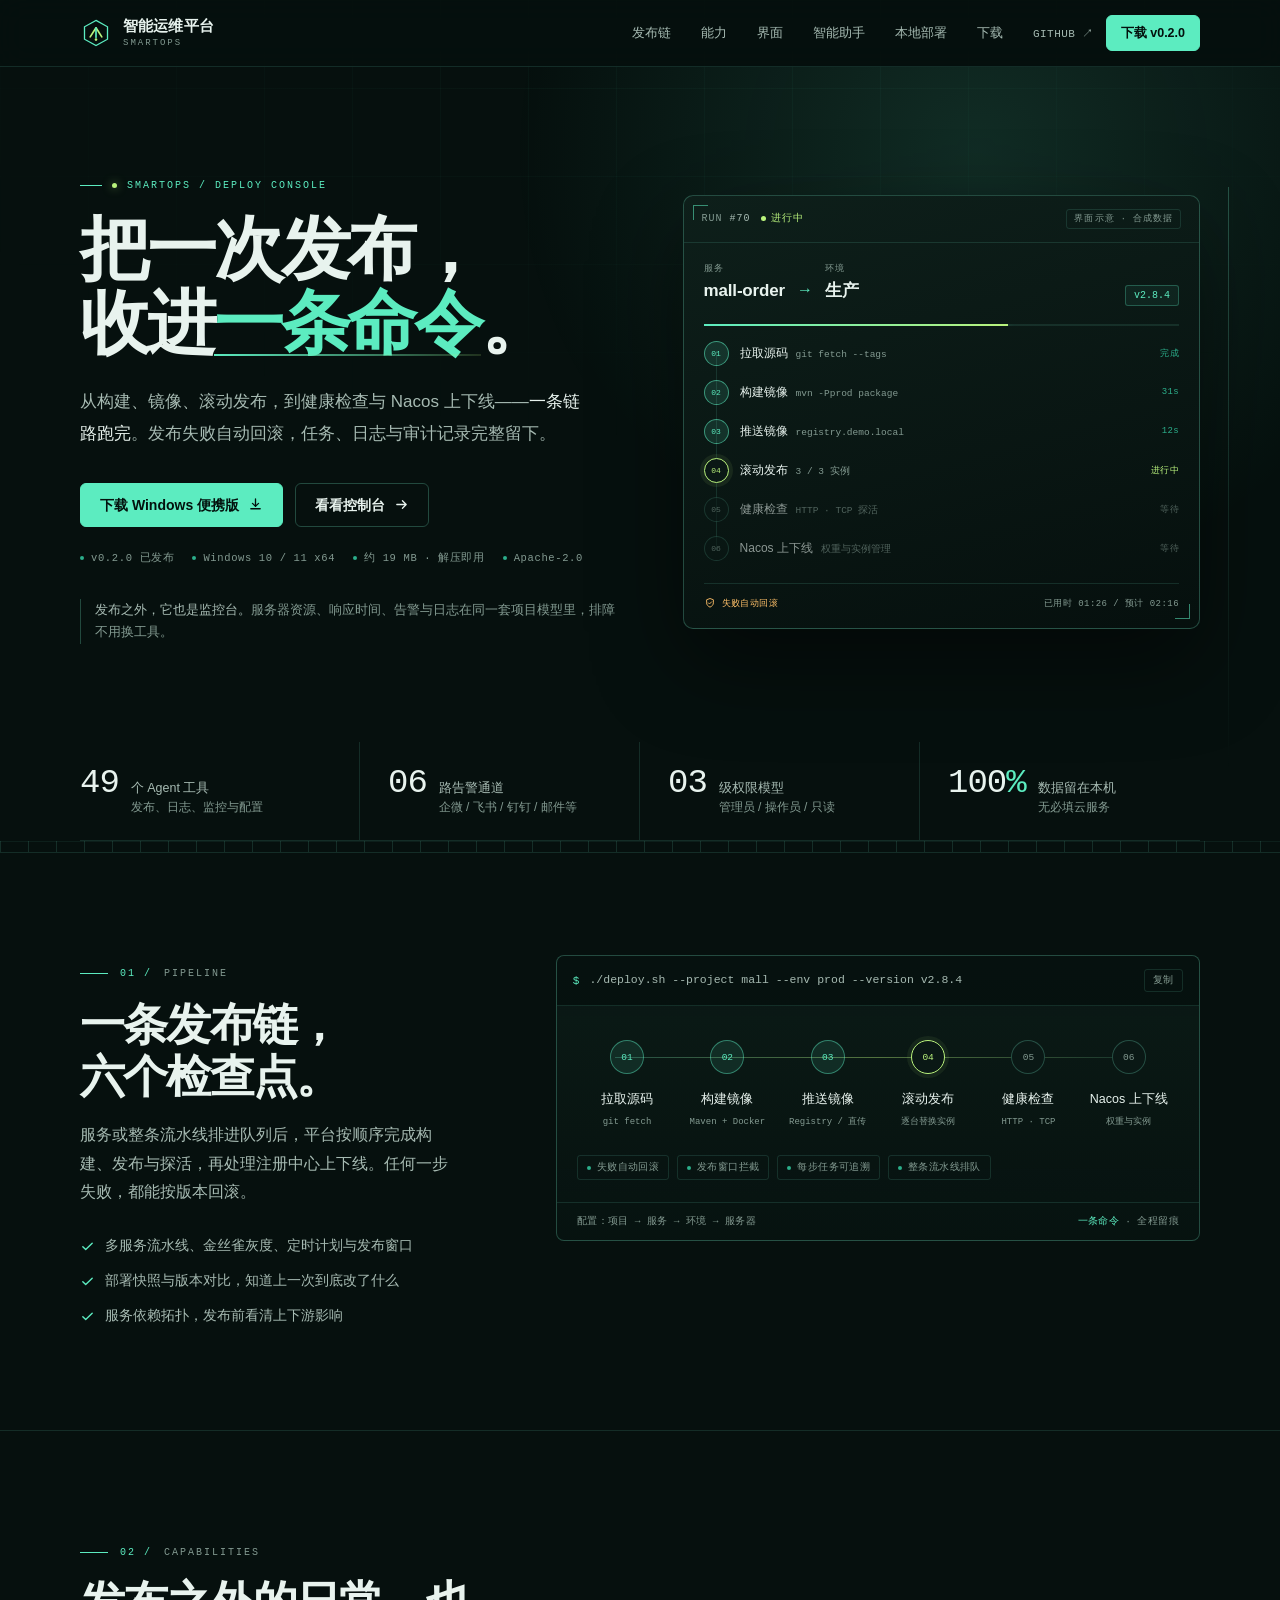
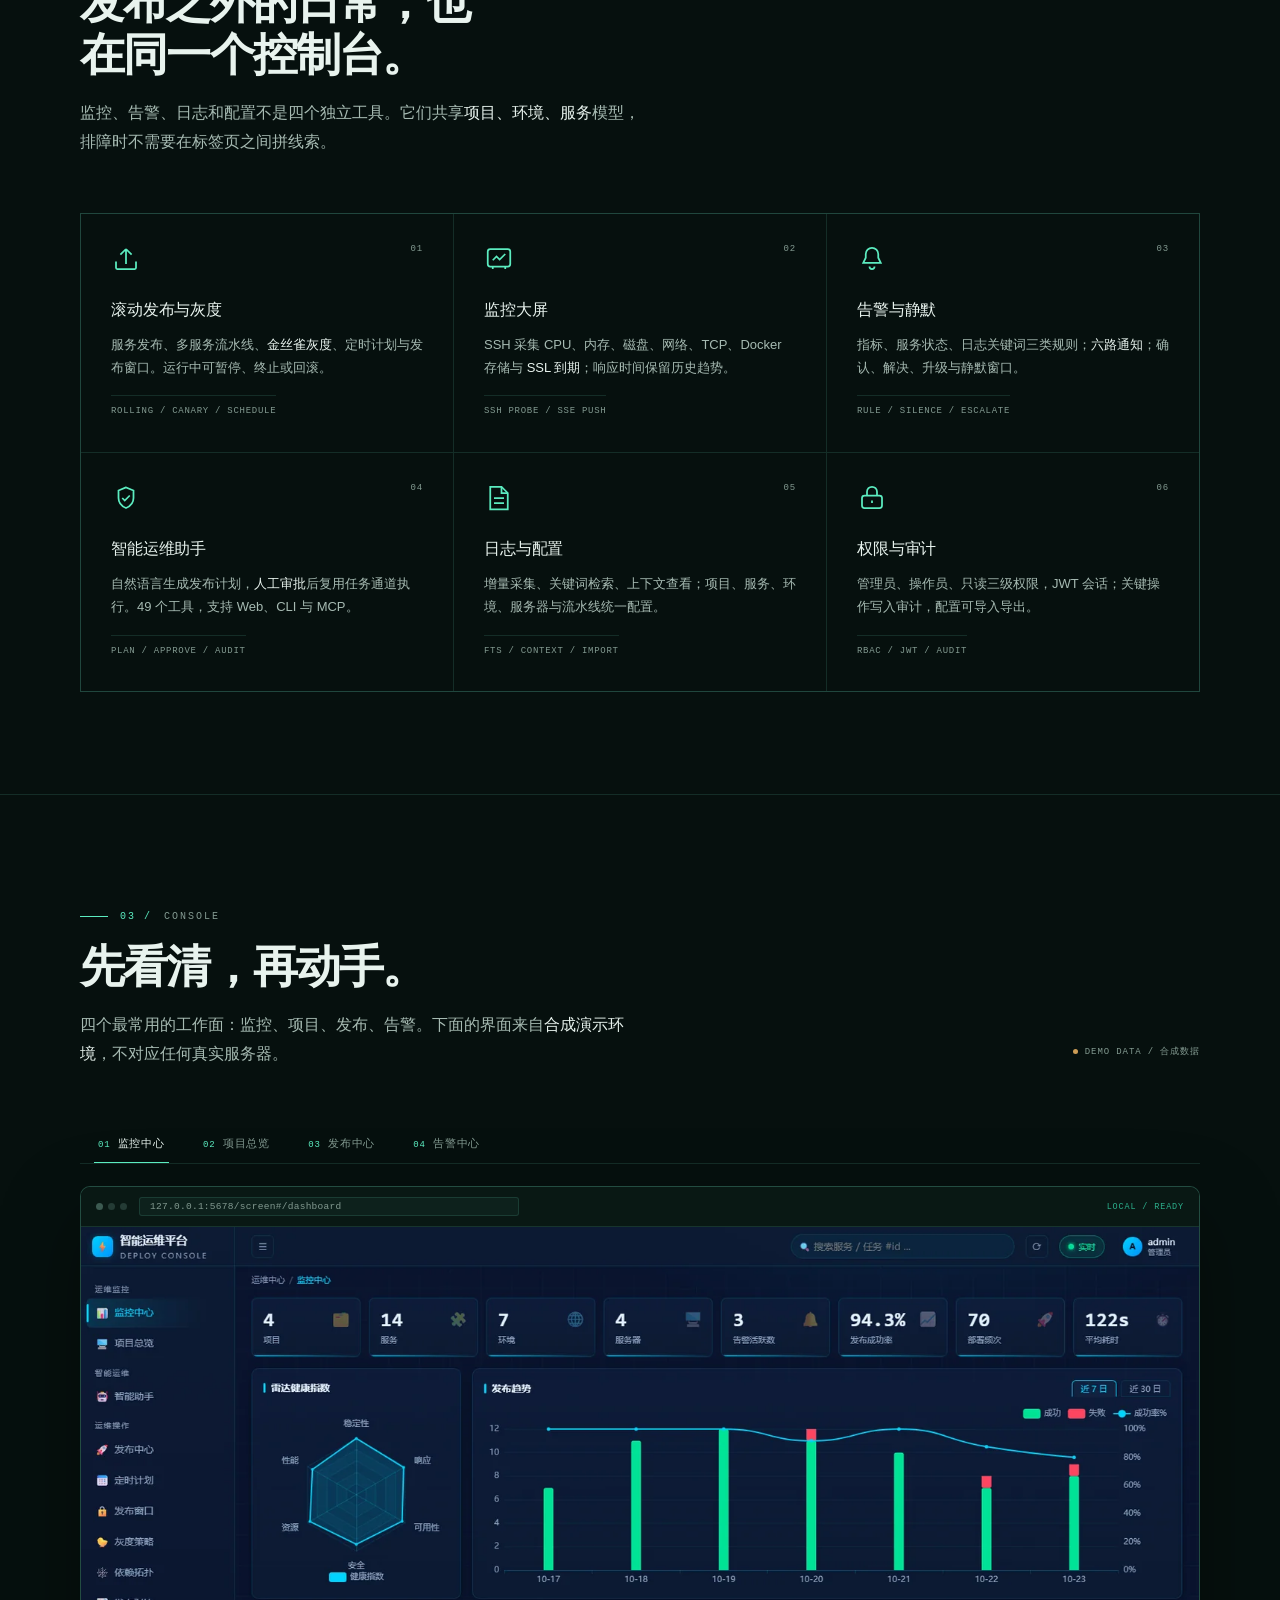
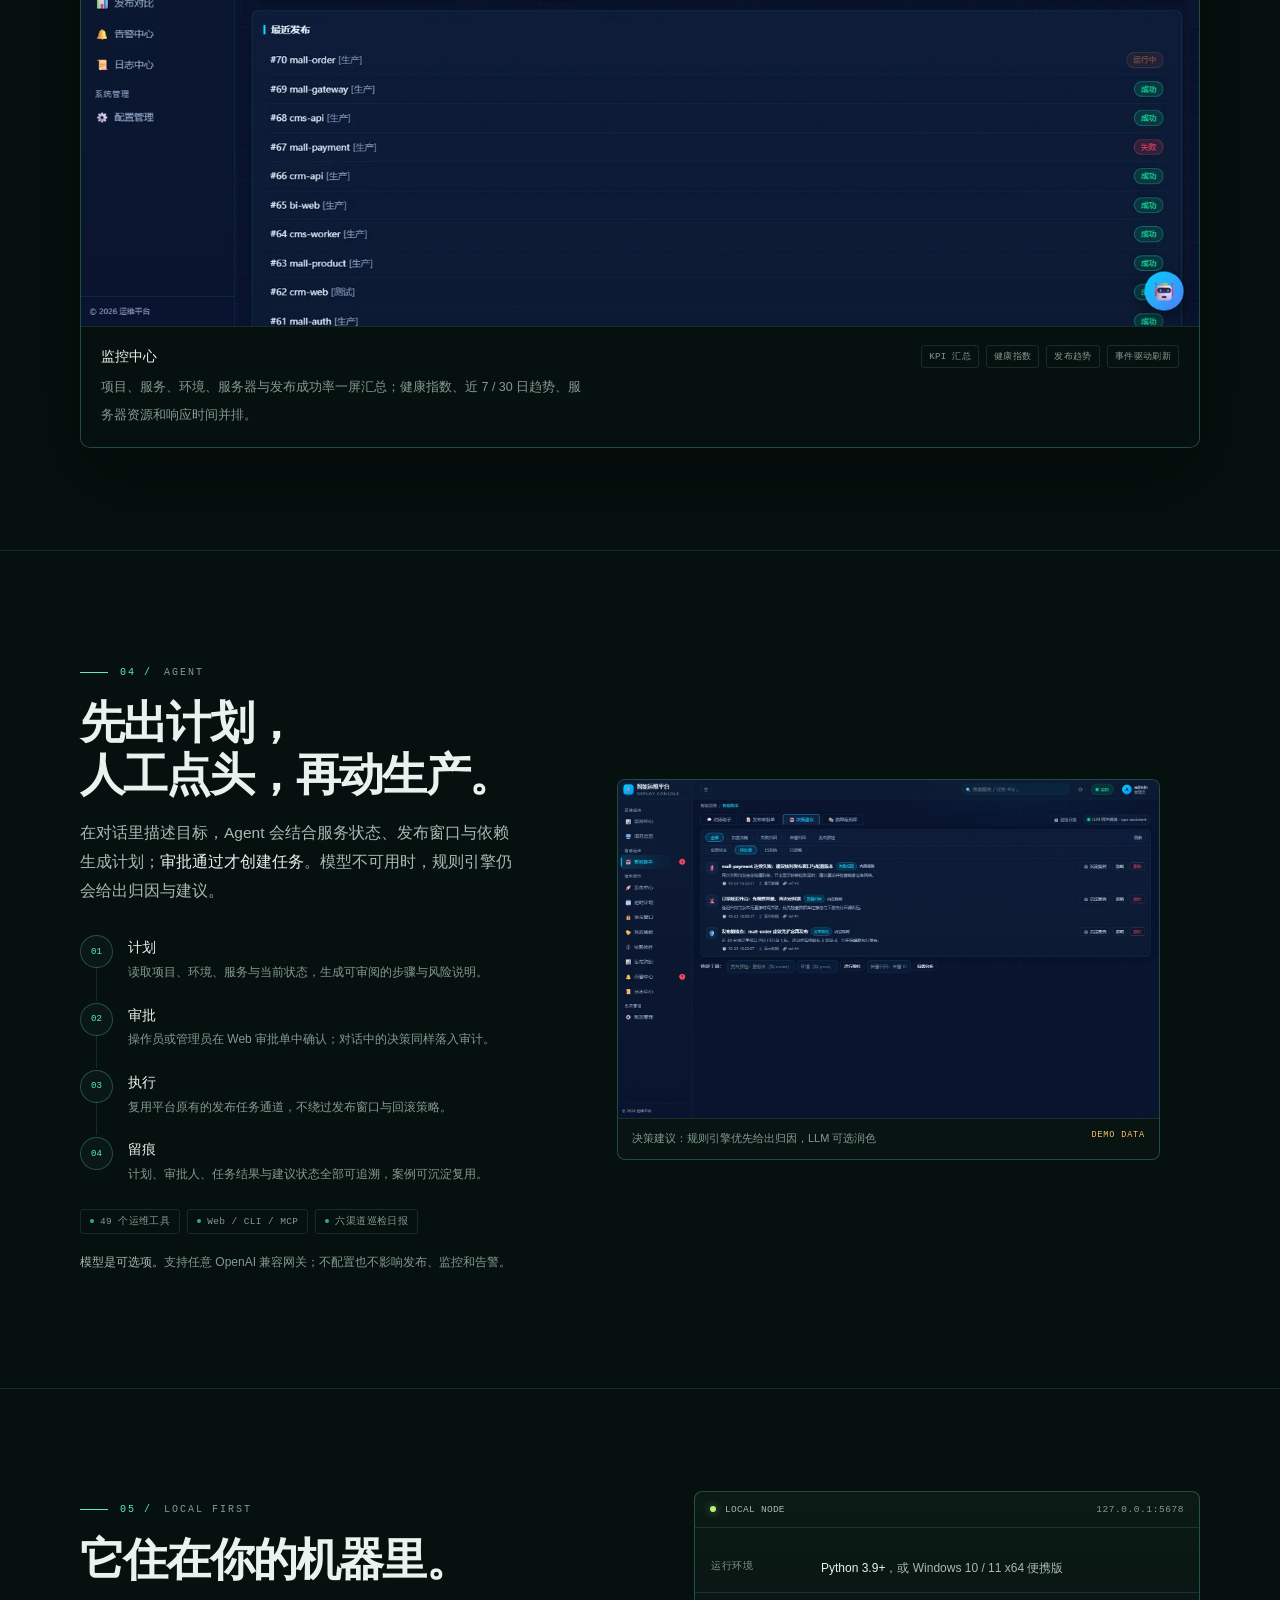
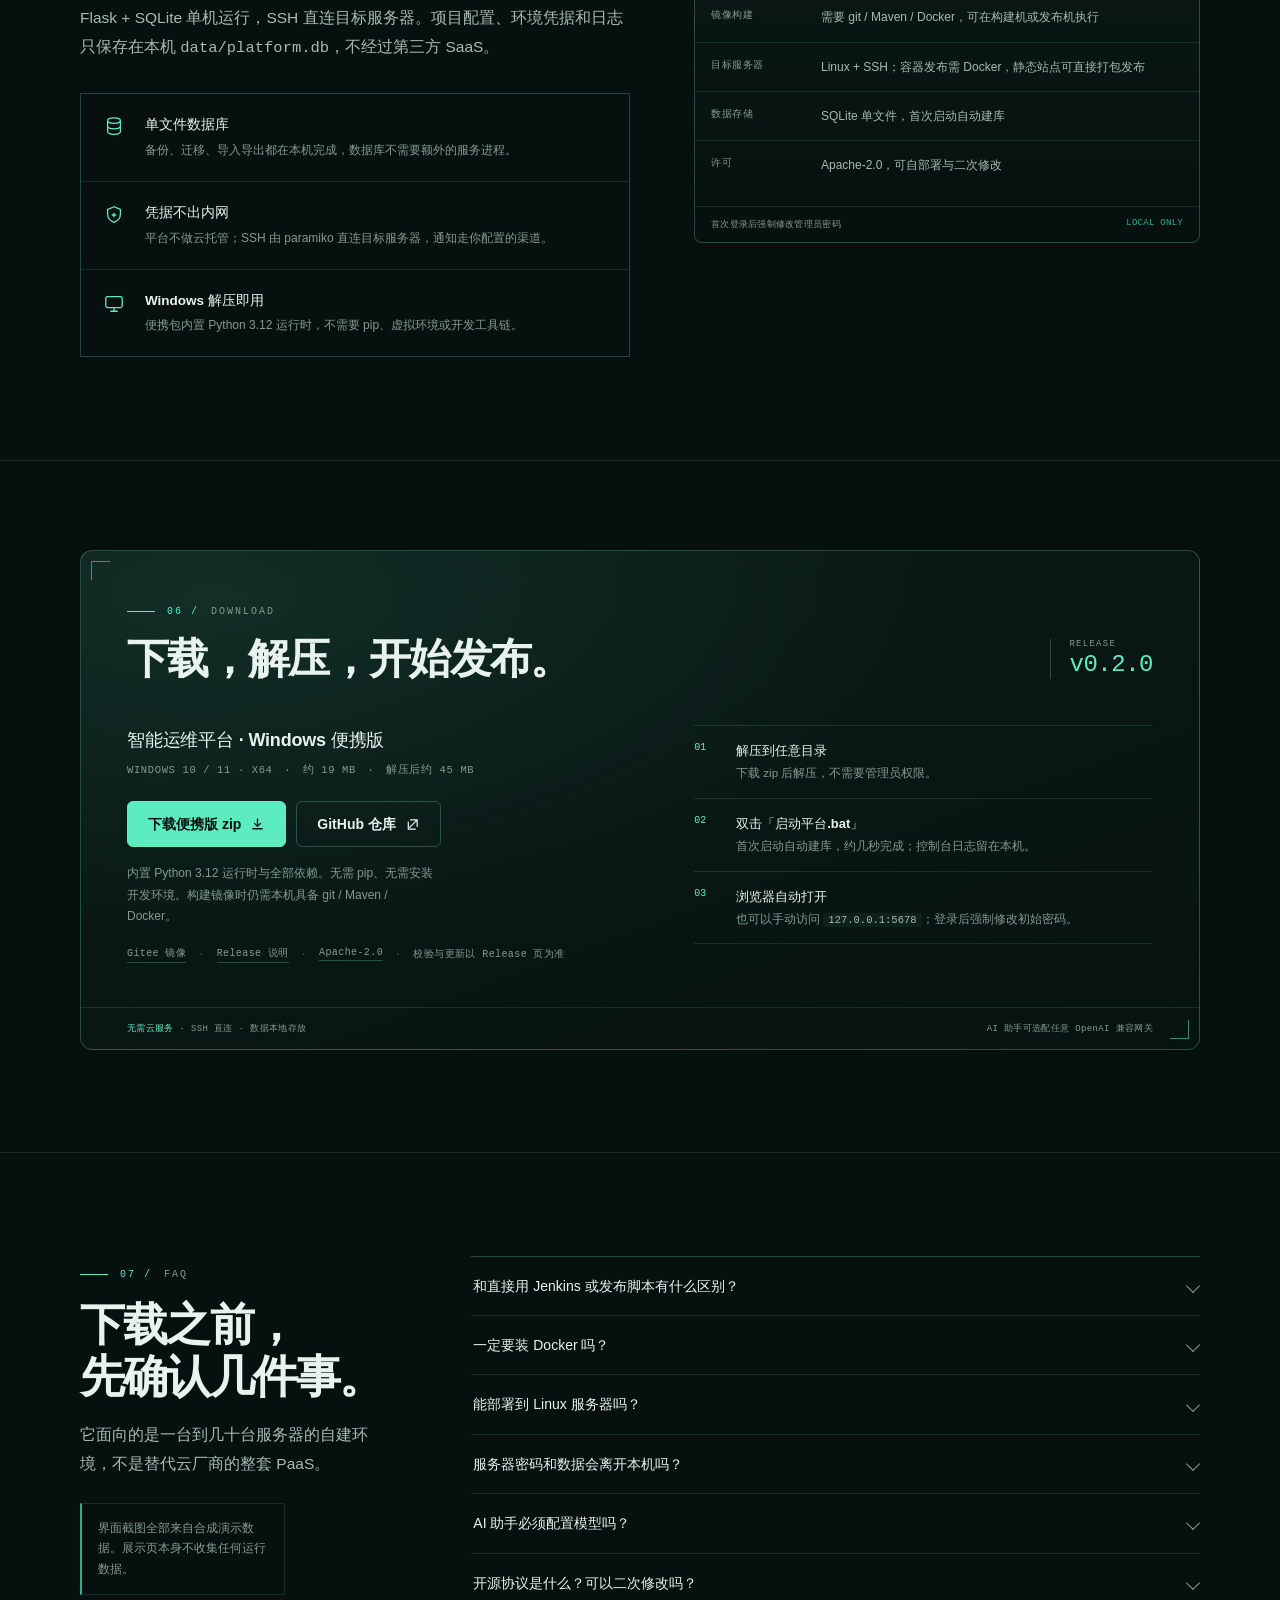
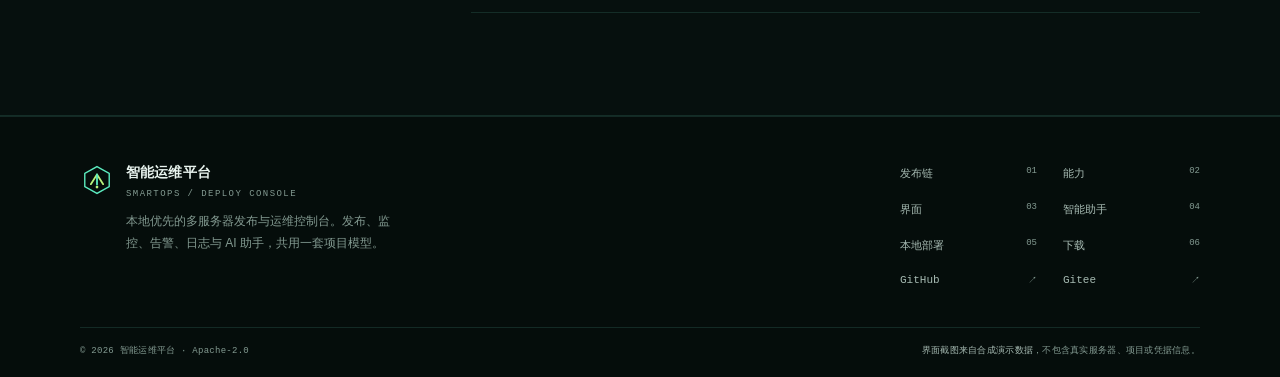
==== commit eea331ec: "chore(site): 官网版本与下载入口更新至 v0.2.0" ====
--- a/site/index.html
+++ b/site/index.html
@@ -457,7 +457,7 @@
     </nav>
     <div class="head-cta">
       <a class="ghost-link" href="https://github.com/BeginnerA/agencys-deploy" target="_blank" rel="noopener">GITHUB ↗</a>
-      <a class="btn btn-primary btn-sm" href="https://github.com/BeginnerA/agencys-deploy/releases/tag/v0.1.0" target="_blank" rel="noopener">下载 v0.1.0</a>
+      <a class="btn btn-primary btn-sm" href="https://github.com/BeginnerA/agencys-deploy/releases/tag/v0.2.0" target="_blank" rel="noopener">下载 v0.2.0</a>
     </div>
     <button class="nav-toggle" id="navToggle" aria-expanded="false" aria-controls="mobileNav"><i aria-hidden="true"></i>菜单</button>
   </div>
@@ -490,7 +490,7 @@
             </a>
           </div>
           <div class="hero-meta" aria-label="版本与运行信息">
-            <span><i aria-hidden="true"></i>v0.1.0 已发布</span>
+            <span><i aria-hidden="true"></i>v0.2.0 已发布</span>
             <span><i aria-hidden="true"></i>Windows 10 / 11 x64</span>
             <span><i aria-hidden="true"></i>约 19 MB · 解压即用</span>
             <span><i aria-hidden="true"></i>Apache-2.0</span>
@@ -779,14 +779,14 @@
             <div class="kicker">06 / <span>DOWNLOAD</span></div>
             <h2 id="downloadTitle">下载，解压，开始发布。</h2>
           </div>
-          <div class="ver"><span>RELEASE</span><strong>v0.1.0</strong></div>
+          <div class="ver"><span>RELEASE</span><strong>v0.2.0</strong></div>
         </div>
         <div class="dl-grid">
           <div class="dl-main">
             <h3>智能运维平台 · Windows 便携版</h3>
             <p class="dl-meta">WINDOWS 10 / 11 · X64　·　约 19 MB　·　解压后约 45 MB</p>
             <div class="dl-actions">
-              <a class="btn btn-primary" href="https://github.com/BeginnerA/agencys-deploy/releases/download/v0.1.0/SmartOps-portable-v0.1.0-win-x64.zip" target="_blank" rel="noopener">下载便携版 zip
+              <a class="btn btn-primary" href="https://github.com/BeginnerA/agencys-deploy/releases/download/v0.2.0/SmartOps-portable-v0.2.0-win-x64.zip" target="_blank" rel="noopener">下载便携版 zip
                 <svg viewBox="0 0 16 16" aria-hidden="true"><path d="M8 2v8m0 0 3.2-3.2M8 10 4.8 6.8M3 12.5h10" fill="none" stroke="currentColor" stroke-width="1.4" stroke-linecap="round" stroke-linejoin="round"/></svg>
               </a>
               <a class="btn btn-ghost" href="https://github.com/BeginnerA/agencys-deploy" target="_blank" rel="noopener">GitHub 仓库
@@ -796,7 +796,7 @@
             <p class="dl-note">内置 Python 3.12 运行时与全部依赖。无需 pip、无需安装开发环境。构建镜像时仍需本机具备 git / Maven / Docker。</p>
             <div class="dl-links">
               <a href="https://gitee.com/agencys/agencys-deploy" target="_blank" rel="noopener">Gitee 镜像</a><i>·</i>
-              <a href="https://github.com/BeginnerA/agencys-deploy/releases/tag/v0.1.0" target="_blank" rel="noopener">Release 说明</a><i>·</i>
+              <a href="https://github.com/BeginnerA/agencys-deploy/releases/tag/v0.2.0" target="_blank" rel="noopener">Release 说明</a><i>·</i>
               <a href="https://github.com/BeginnerA/agencys-deploy/blob/main/LICENSE" target="_blank" rel="noopener">Apache-2.0</a><i>·</i>
               <span>校验与更新以 Release 页为准</span>
             </div>
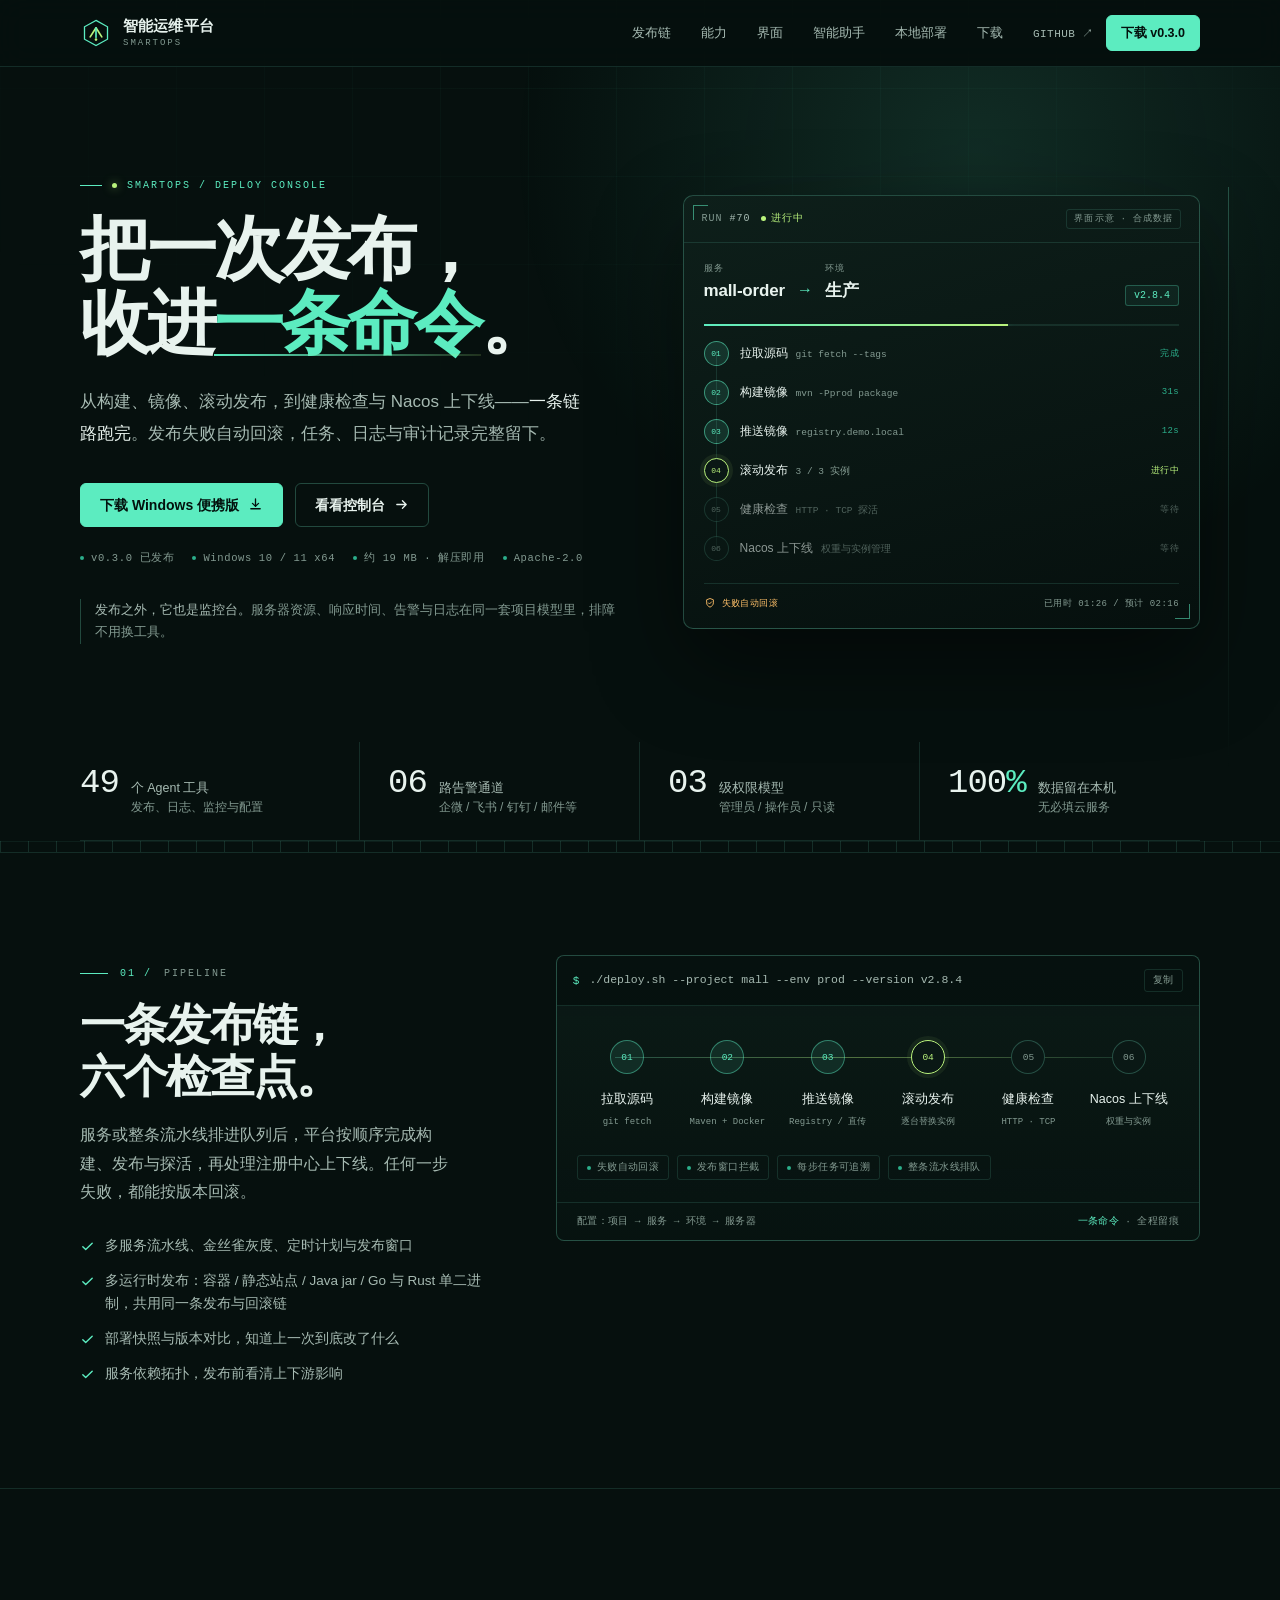
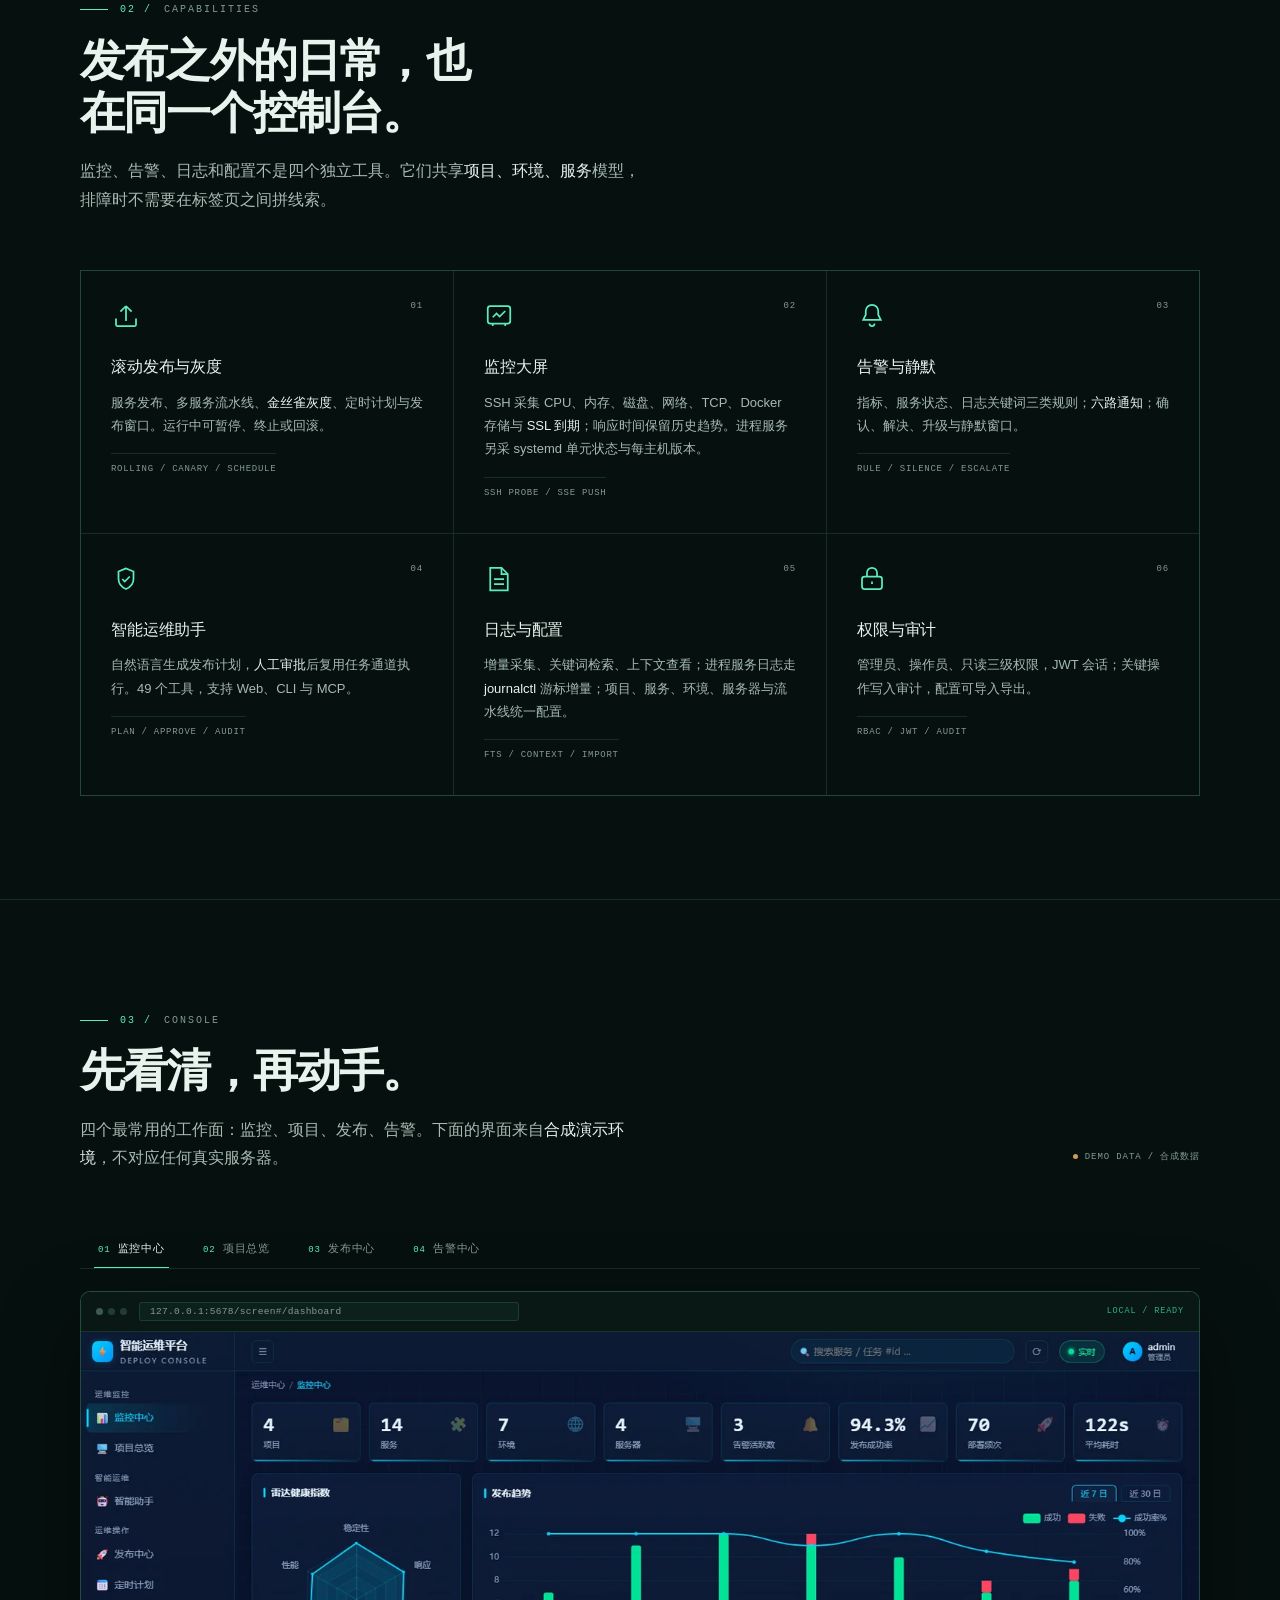
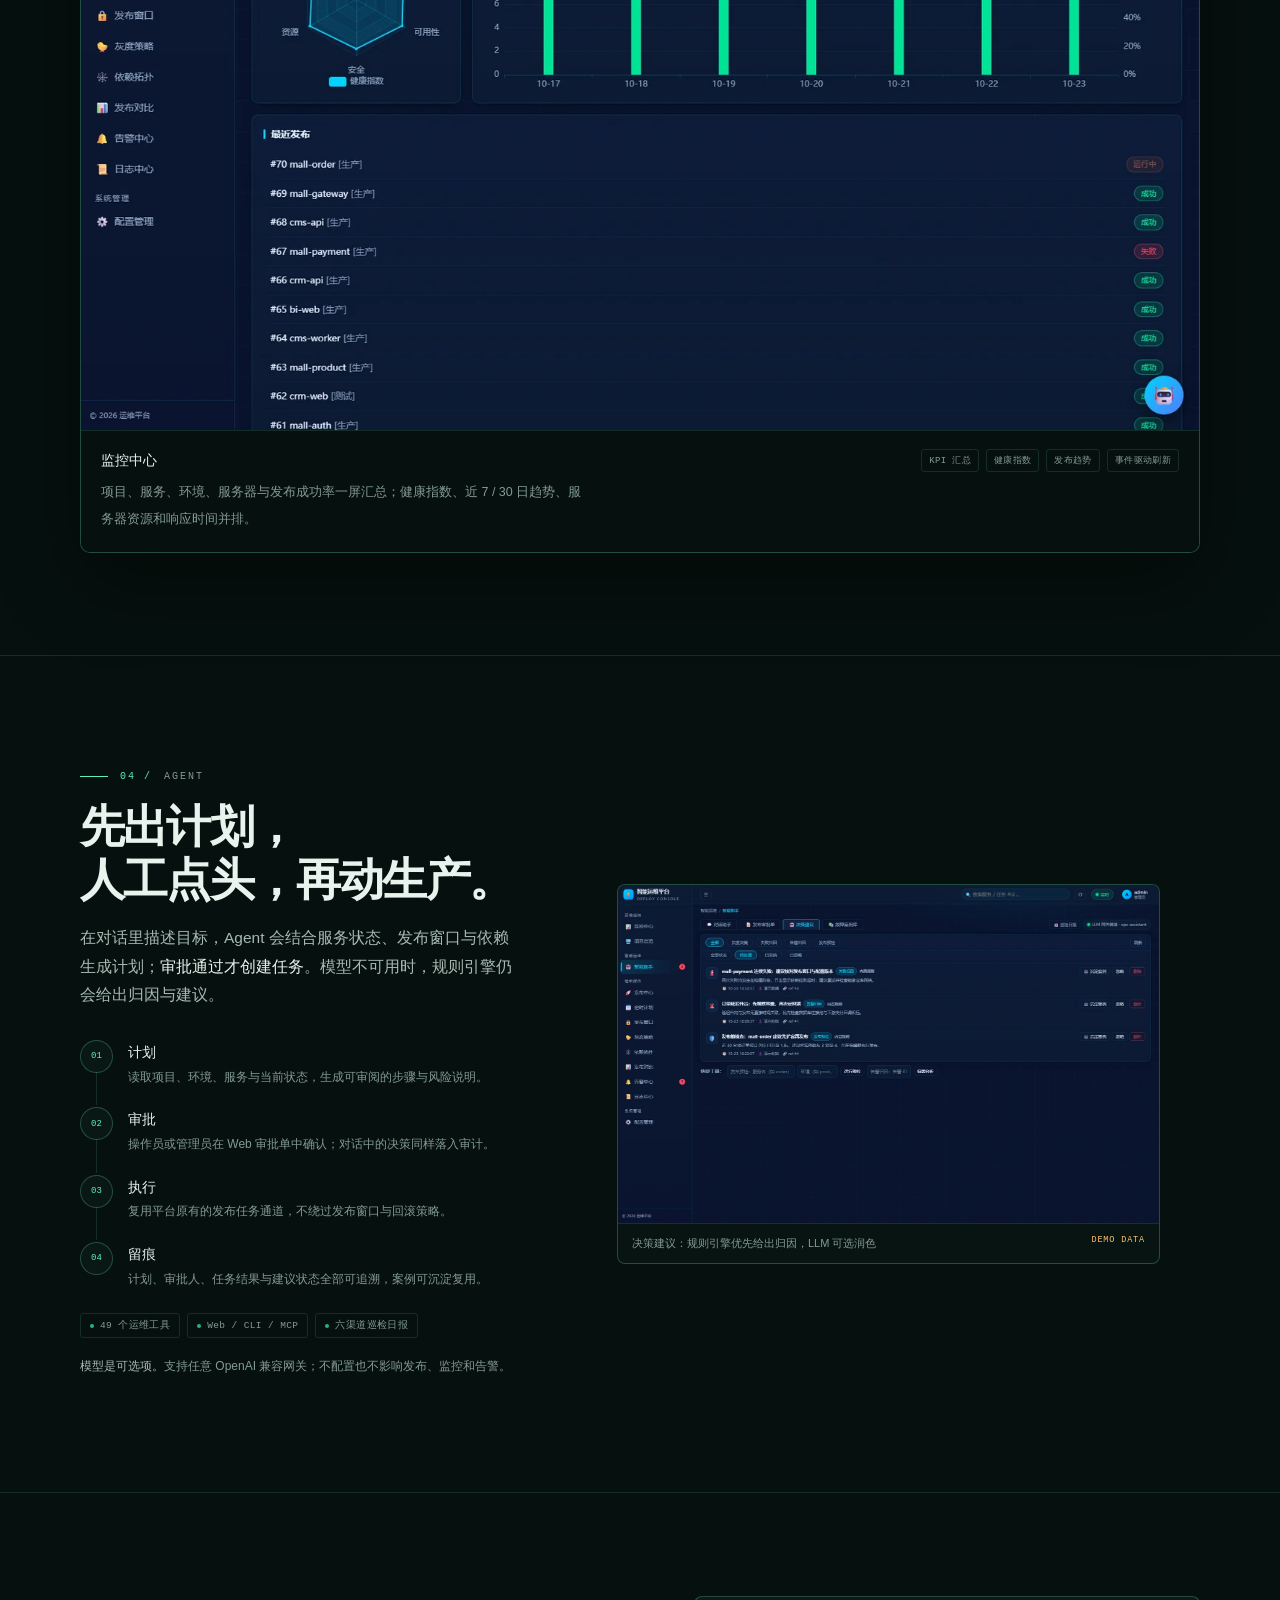
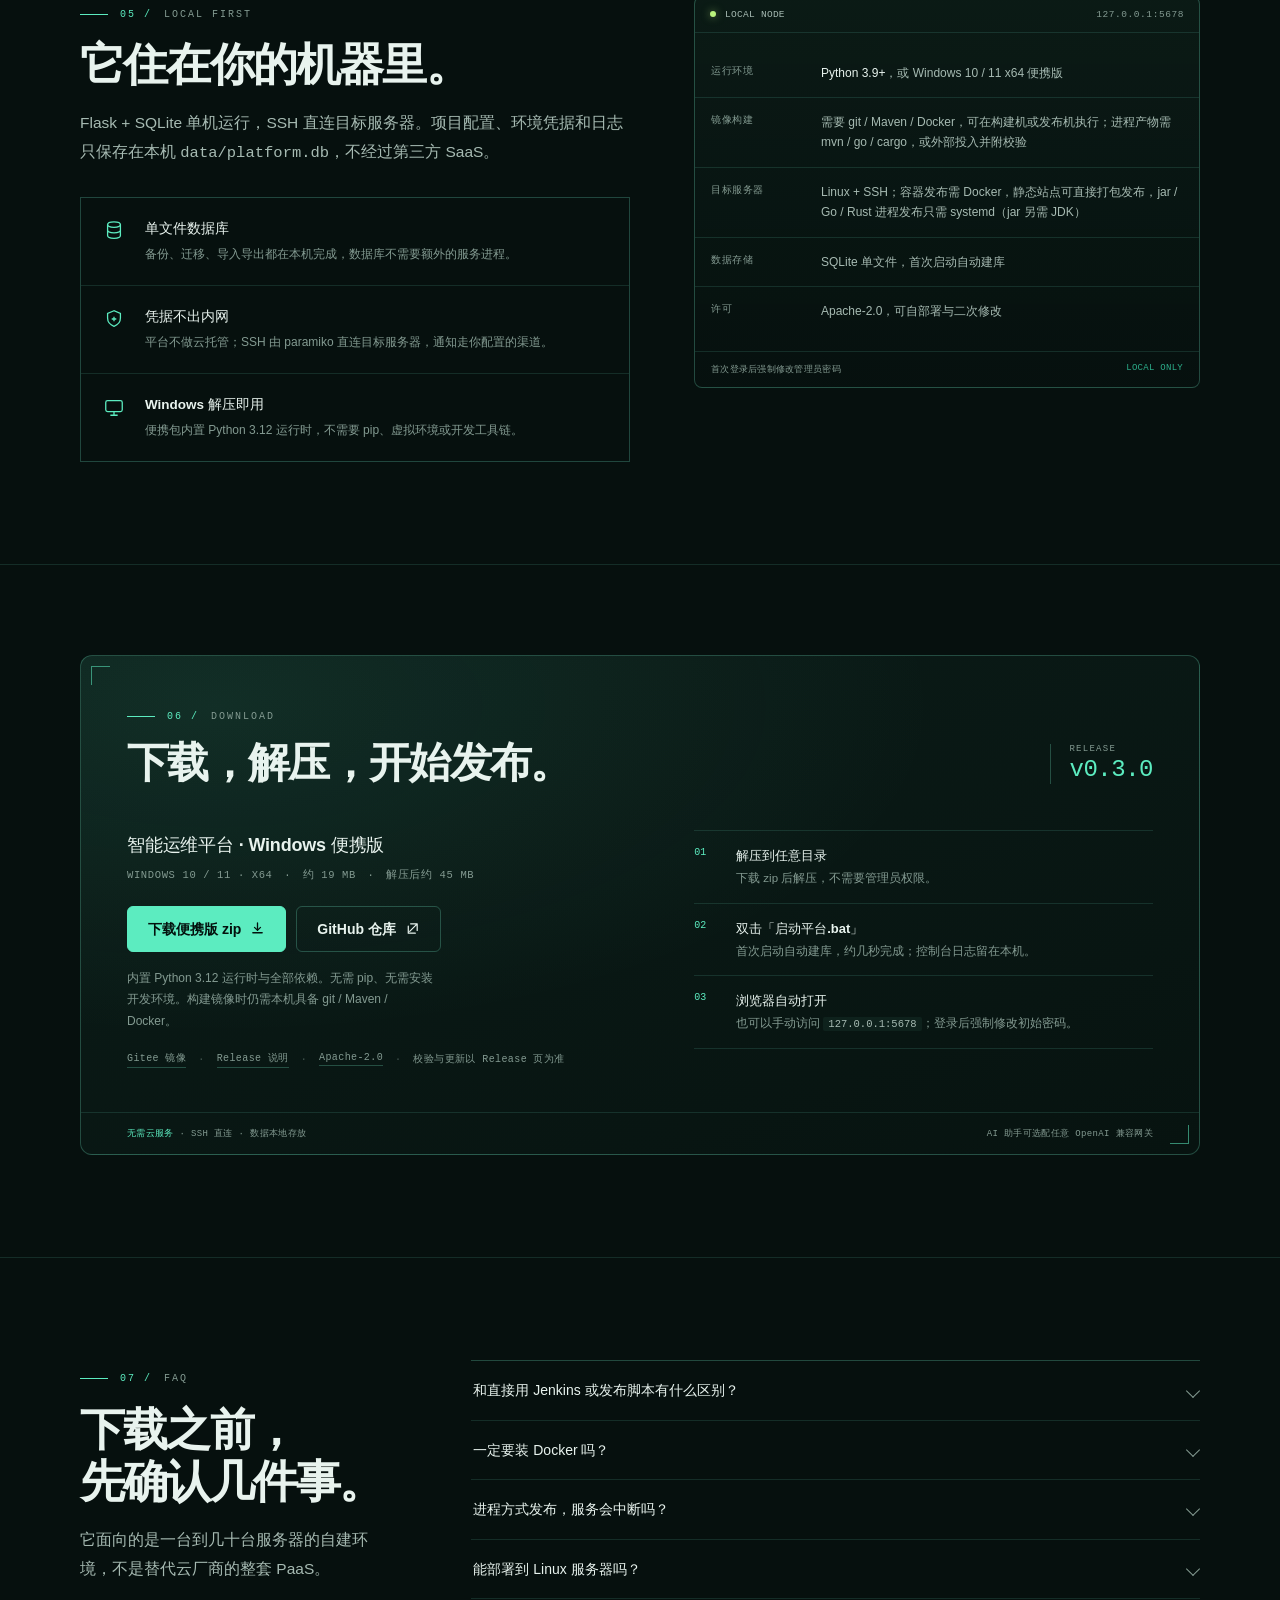
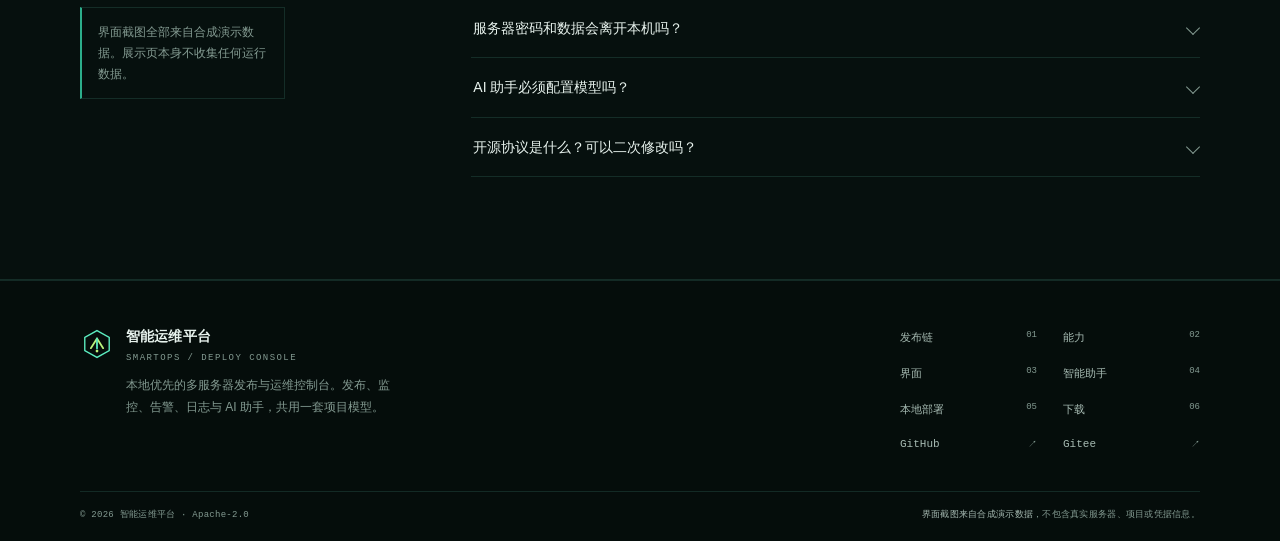
==== commit 17583113: "chore(site): 官网同步 v0.3.0 与多运行时口径 版本与下载入口指向 v0.3.0；补进程族（jar / Go / Rust）的发布方式、 监控与日志采集能力，并新增「进程发布会中断吗" ====
--- a/site/index.html
+++ b/site/index.html
@@ -457,7 +457,7 @@
     </nav>
     <div class="head-cta">
       <a class="ghost-link" href="https://github.com/BeginnerA/agencys-deploy" target="_blank" rel="noopener">GITHUB ↗</a>
-      <a class="btn btn-primary btn-sm" href="https://github.com/BeginnerA/agencys-deploy/releases/tag/v0.2.0" target="_blank" rel="noopener">下载 v0.2.0</a>
+      <a class="btn btn-primary btn-sm" href="https://github.com/BeginnerA/agencys-deploy/releases/tag/v0.3.0" target="_blank" rel="noopener">下载 v0.3.0</a>
     </div>
     <button class="nav-toggle" id="navToggle" aria-expanded="false" aria-controls="mobileNav"><i aria-hidden="true"></i>菜单</button>
   </div>
@@ -490,7 +490,7 @@
             </a>
           </div>
           <div class="hero-meta" aria-label="版本与运行信息">
-            <span><i aria-hidden="true"></i>v0.2.0 已发布</span>
+            <span><i aria-hidden="true"></i>v0.3.0 已发布</span>
             <span><i aria-hidden="true"></i>Windows 10 / 11 x64</span>
             <span><i aria-hidden="true"></i>约 19 MB · 解压即用</span>
             <span><i aria-hidden="true"></i>Apache-2.0</span>
@@ -547,6 +547,7 @@
           <p class="lead">服务或整条流水线排进队列后，平台按顺序完成构建、发布与探活，再处理注册中心上下线。任何一步失败，都能按版本回滚。</p>
           <ul class="pipe-points">
             <li><svg viewBox="0 0 16 16" aria-hidden="true"><path d="m3 8.2 3.1 3.1L13 4.6" fill="none" stroke="currentColor" stroke-width="1.5" stroke-linecap="round" stroke-linejoin="round"/></svg>多服务流水线、金丝雀灰度、定时计划与发布窗口</li>
+            <li><svg viewBox="0 0 16 16" aria-hidden="true"><path d="m3 8.2 3.1 3.1L13 4.6" fill="none" stroke="currentColor" stroke-width="1.5" stroke-linecap="round" stroke-linejoin="round"/></svg>多运行时发布：容器 / 静态站点 / Java jar / Go 与 Rust 单二进制，共用同一条发布与回滚链</li>
             <li><svg viewBox="0 0 16 16" aria-hidden="true"><path d="m3 8.2 3.1 3.1L13 4.6" fill="none" stroke="currentColor" stroke-width="1.5" stroke-linecap="round" stroke-linejoin="round"/></svg>部署快照与版本对比，知道上一次到底改了什么</li>
             <li><svg viewBox="0 0 16 16" aria-hidden="true"><path d="m3 8.2 3.1 3.1L13 4.6" fill="none" stroke="currentColor" stroke-width="1.5" stroke-linecap="round" stroke-linejoin="round"/></svg>服务依赖拓扑，发布前看清上下游影响</li>
           </ul>
@@ -601,7 +602,7 @@
             <span class="cap-idx">02</span>
           </div>
           <h3>监控大屏</h3>
-          <p>SSH 采集 CPU、内存、磁盘、网络、TCP、Docker 存储与 <b>SSL 到期</b>；响应时间保留历史趋势。</p>
+          <p>SSH 采集 CPU、内存、磁盘、网络、TCP、Docker 存储与 <b>SSL 到期</b>；响应时间保留历史趋势。进程服务另采 systemd 单元状态与每主机版本。</p>
           <span class="tagline">SSH PROBE / SSE PUSH</span>
         </article>
         <article class="cap">
@@ -628,7 +629,7 @@
             <span class="cap-idx">05</span>
           </div>
           <h3>日志与配置</h3>
-          <p>增量采集、关键词检索、上下文查看；项目、服务、环境、服务器与流水线统一配置。</p>
+          <p>增量采集、关键词检索、上下文查看；进程服务日志走 <b>journalctl</b> 游标增量；项目、服务、环境、服务器与流水线统一配置。</p>
           <span class="tagline">FTS / CONTEXT / IMPORT</span>
         </article>
         <article class="cap">
@@ -759,8 +760,8 @@
           <div class="machine-top"><span class="led" aria-hidden="true"></span><b>LOCAL NODE</b><span>127.0.0.1:5678</span></div>
           <dl class="specs">
             <div class="spec"><dt>运行环境</dt><dd><b>Python 3.9+</b>，或 Windows 10 / 11 x64 便携版</dd></div>
-            <div class="spec"><dt>镜像构建</dt><dd>需要 git / Maven / Docker，可在构建机或发布机执行</dd></div>
-            <div class="spec"><dt>目标服务器</dt><dd>Linux + SSH；容器发布需 Docker，静态站点可直接打包发布</dd></div>
+            <div class="spec"><dt>镜像构建</dt><dd>需要 git / Maven / Docker，可在构建机或发布机执行；进程产物需 mvn / go / cargo，或外部投入并附校验</dd></div>
+            <div class="spec"><dt>目标服务器</dt><dd>Linux + SSH；容器发布需 Docker，静态站点可直接打包发布，jar / Go / Rust 进程发布只需 systemd（jar 另需 JDK）</dd></div>
             <div class="spec"><dt>数据存储</dt><dd>SQLite 单文件，首次启动自动建库</dd></div>
             <div class="spec"><dt>许可</dt><dd>Apache-2.0，可自部署与二次修改</dd></div>
           </dl>
@@ -779,14 +780,14 @@
             <div class="kicker">06 / <span>DOWNLOAD</span></div>
             <h2 id="downloadTitle">下载，解压，开始发布。</h2>
           </div>
-          <div class="ver"><span>RELEASE</span><strong>v0.2.0</strong></div>
+          <div class="ver"><span>RELEASE</span><strong>v0.3.0</strong></div>
         </div>
         <div class="dl-grid">
           <div class="dl-main">
             <h3>智能运维平台 · Windows 便携版</h3>
             <p class="dl-meta">WINDOWS 10 / 11 · X64　·　约 19 MB　·　解压后约 45 MB</p>
             <div class="dl-actions">
-              <a class="btn btn-primary" href="https://github.com/BeginnerA/agencys-deploy/releases/download/v0.2.0/SmartOps-portable-v0.2.0-win-x64.zip" target="_blank" rel="noopener">下载便携版 zip
+              <a class="btn btn-primary" href="https://github.com/BeginnerA/agencys-deploy/releases/download/v0.3.0/SmartOps-portable-v0.3.0-win-x64.zip" target="_blank" rel="noopener">下载便携版 zip
                 <svg viewBox="0 0 16 16" aria-hidden="true"><path d="M8 2v8m0 0 3.2-3.2M8 10 4.8 6.8M3 12.5h10" fill="none" stroke="currentColor" stroke-width="1.4" stroke-linecap="round" stroke-linejoin="round"/></svg>
               </a>
               <a class="btn btn-ghost" href="https://github.com/BeginnerA/agencys-deploy" target="_blank" rel="noopener">GitHub 仓库
@@ -796,7 +797,7 @@
             <p class="dl-note">内置 Python 3.12 运行时与全部依赖。无需 pip、无需安装开发环境。构建镜像时仍需本机具备 git / Maven / Docker。</p>
             <div class="dl-links">
               <a href="https://gitee.com/agencys/agencys-deploy" target="_blank" rel="noopener">Gitee 镜像</a><i>·</i>
-              <a href="https://github.com/BeginnerA/agencys-deploy/releases/tag/v0.2.0" target="_blank" rel="noopener">Release 说明</a><i>·</i>
+              <a href="https://github.com/BeginnerA/agencys-deploy/releases/tag/v0.3.0" target="_blank" rel="noopener">Release 说明</a><i>·</i>
               <a href="https://github.com/BeginnerA/agencys-deploy/blob/main/LICENSE" target="_blank" rel="noopener">Apache-2.0</a><i>·</i>
               <span>校验与更新以 Release 页为准</span>
             </div>
@@ -832,7 +833,11 @@
           </details>
           <details class="faq-item">
             <summary>一定要装 Docker 吗？</summary>
-            <div class="a">平台自身不需要 Docker。容器发布需要构建机或目标机具备 Docker；也支持静态站点包发布。SSH 连接使用纯 Python 的 paramiko，不需要本机安装 ssh 客户端。</div>
+            <div class="a">平台自身不需要 Docker。容器发布需要构建机或目标机具备 Docker；也支持静态站点包发布，以及 jar / Go / Rust 单二进制交给 systemd 托管（平台不代装运行时）。SSH 连接使用纯 Python 的 paramiko，不需要本机安装 ssh 客户端。</div>
+          </details>
+          <details class="faq-item">
+            <summary>进程方式发布，服务会中断吗？</summary>
+            <div class="a">会。单实例的 jar / Go / Rust 发布在「停止 → 切换版本链接 → 启动」期间不可用，就绪验证失败会自动切回旧版本，但平台<b>不承诺零停机</b>。需要连续可用请改用容器多实例滚动发布。</div>
           </details>
           <details class="faq-item">
             <summary>能部署到 Linux 服务器吗？</summary>
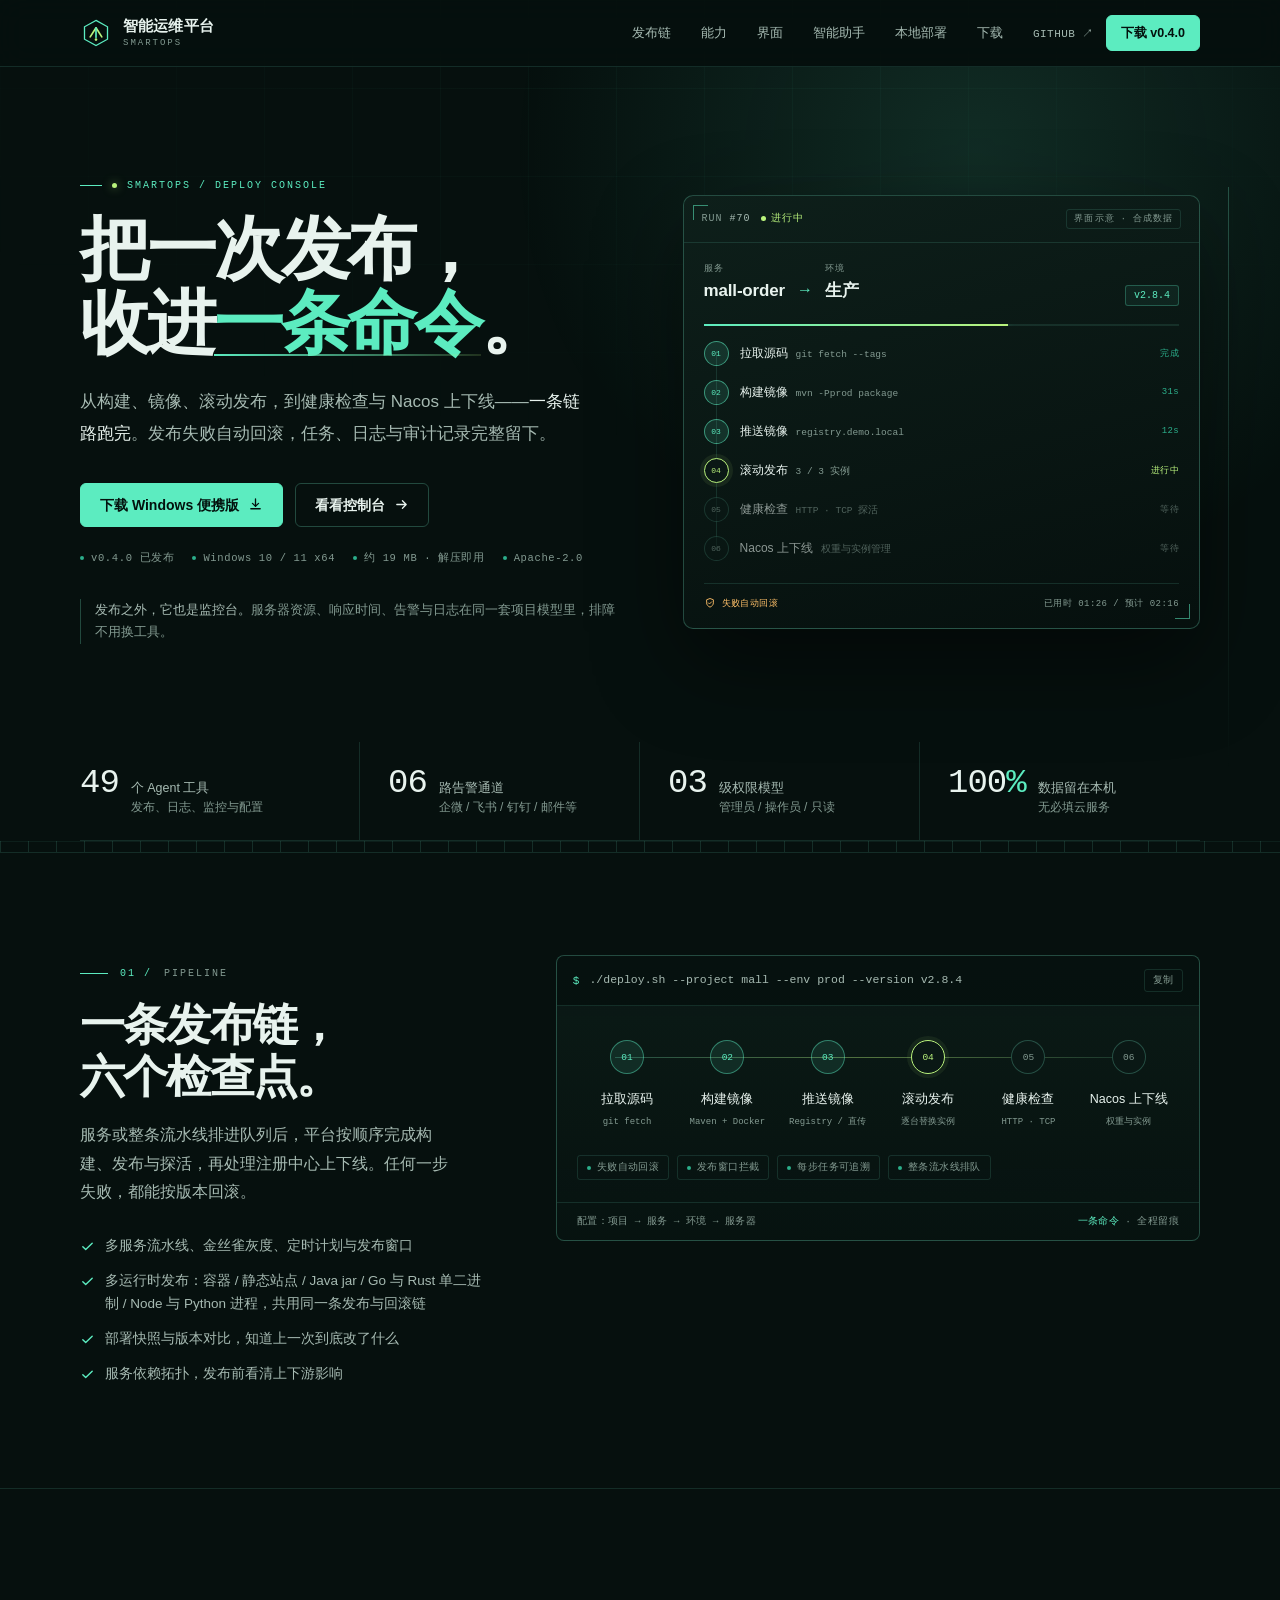
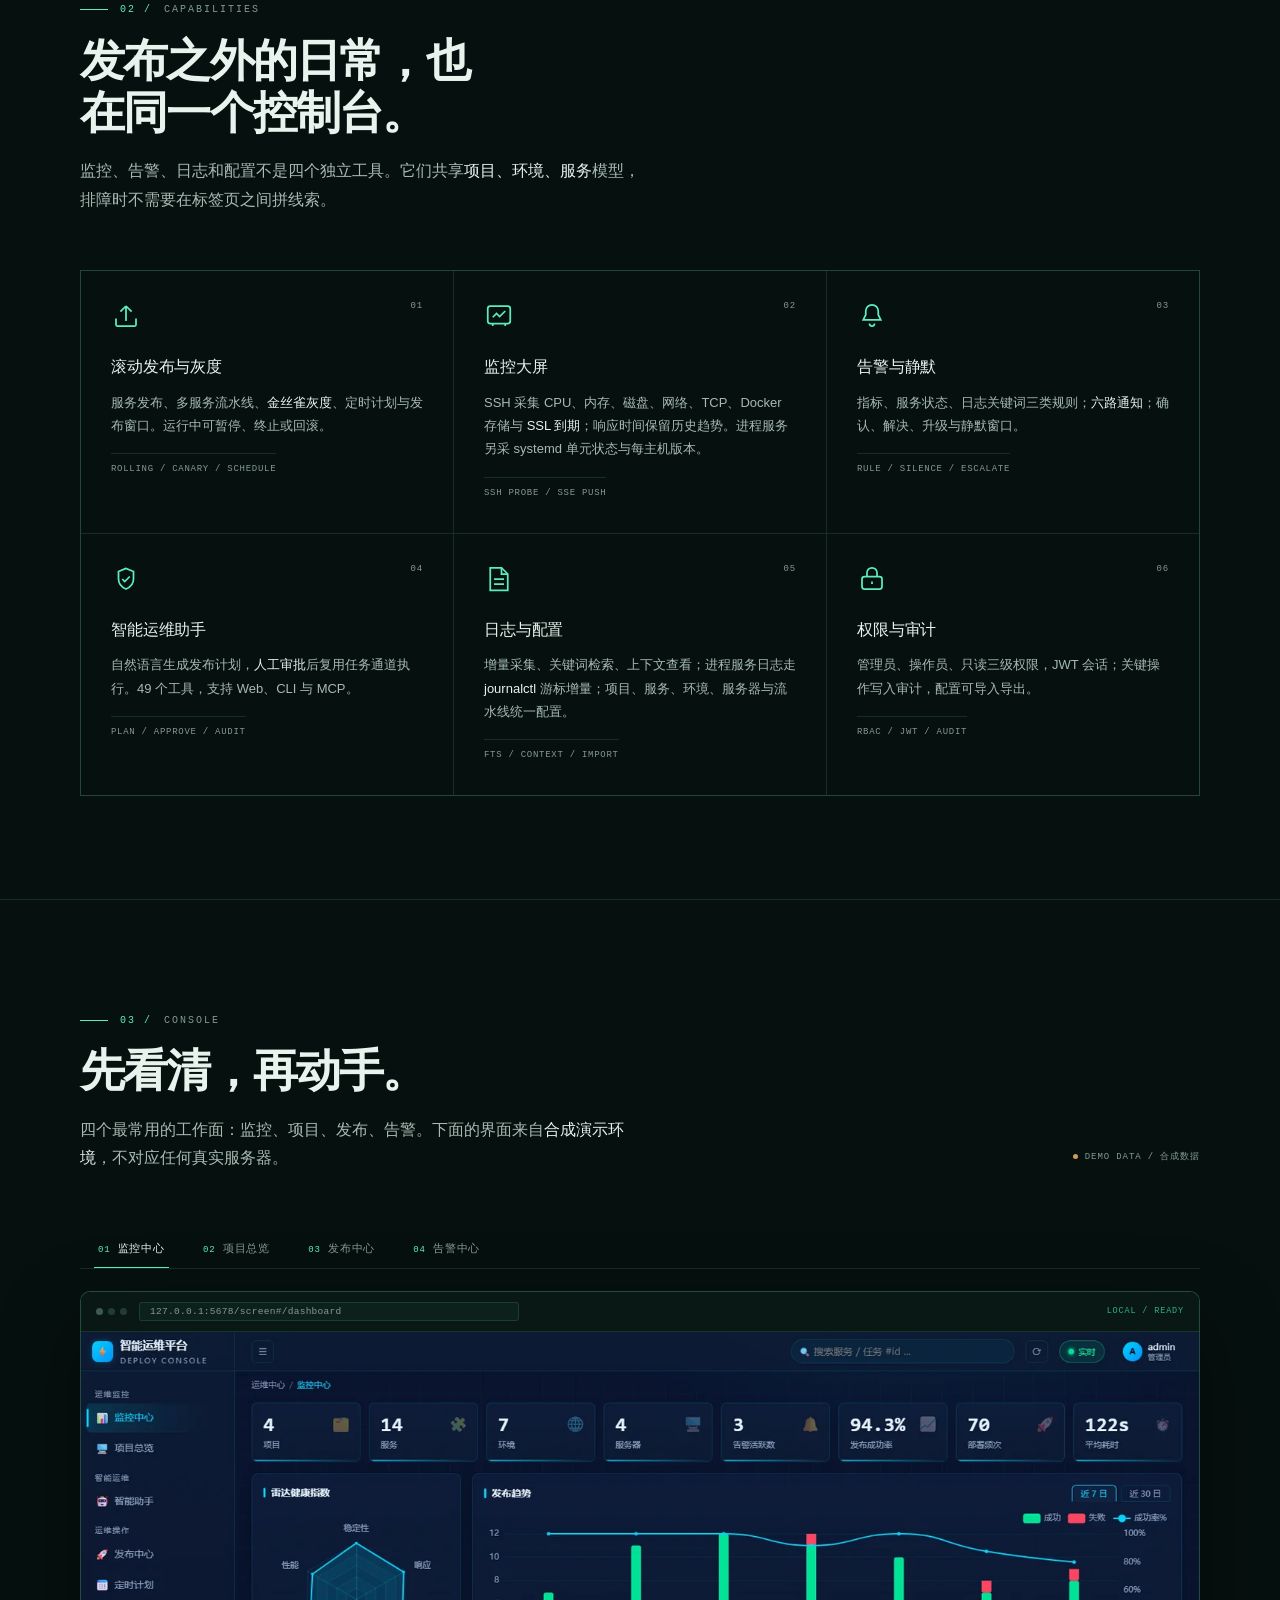
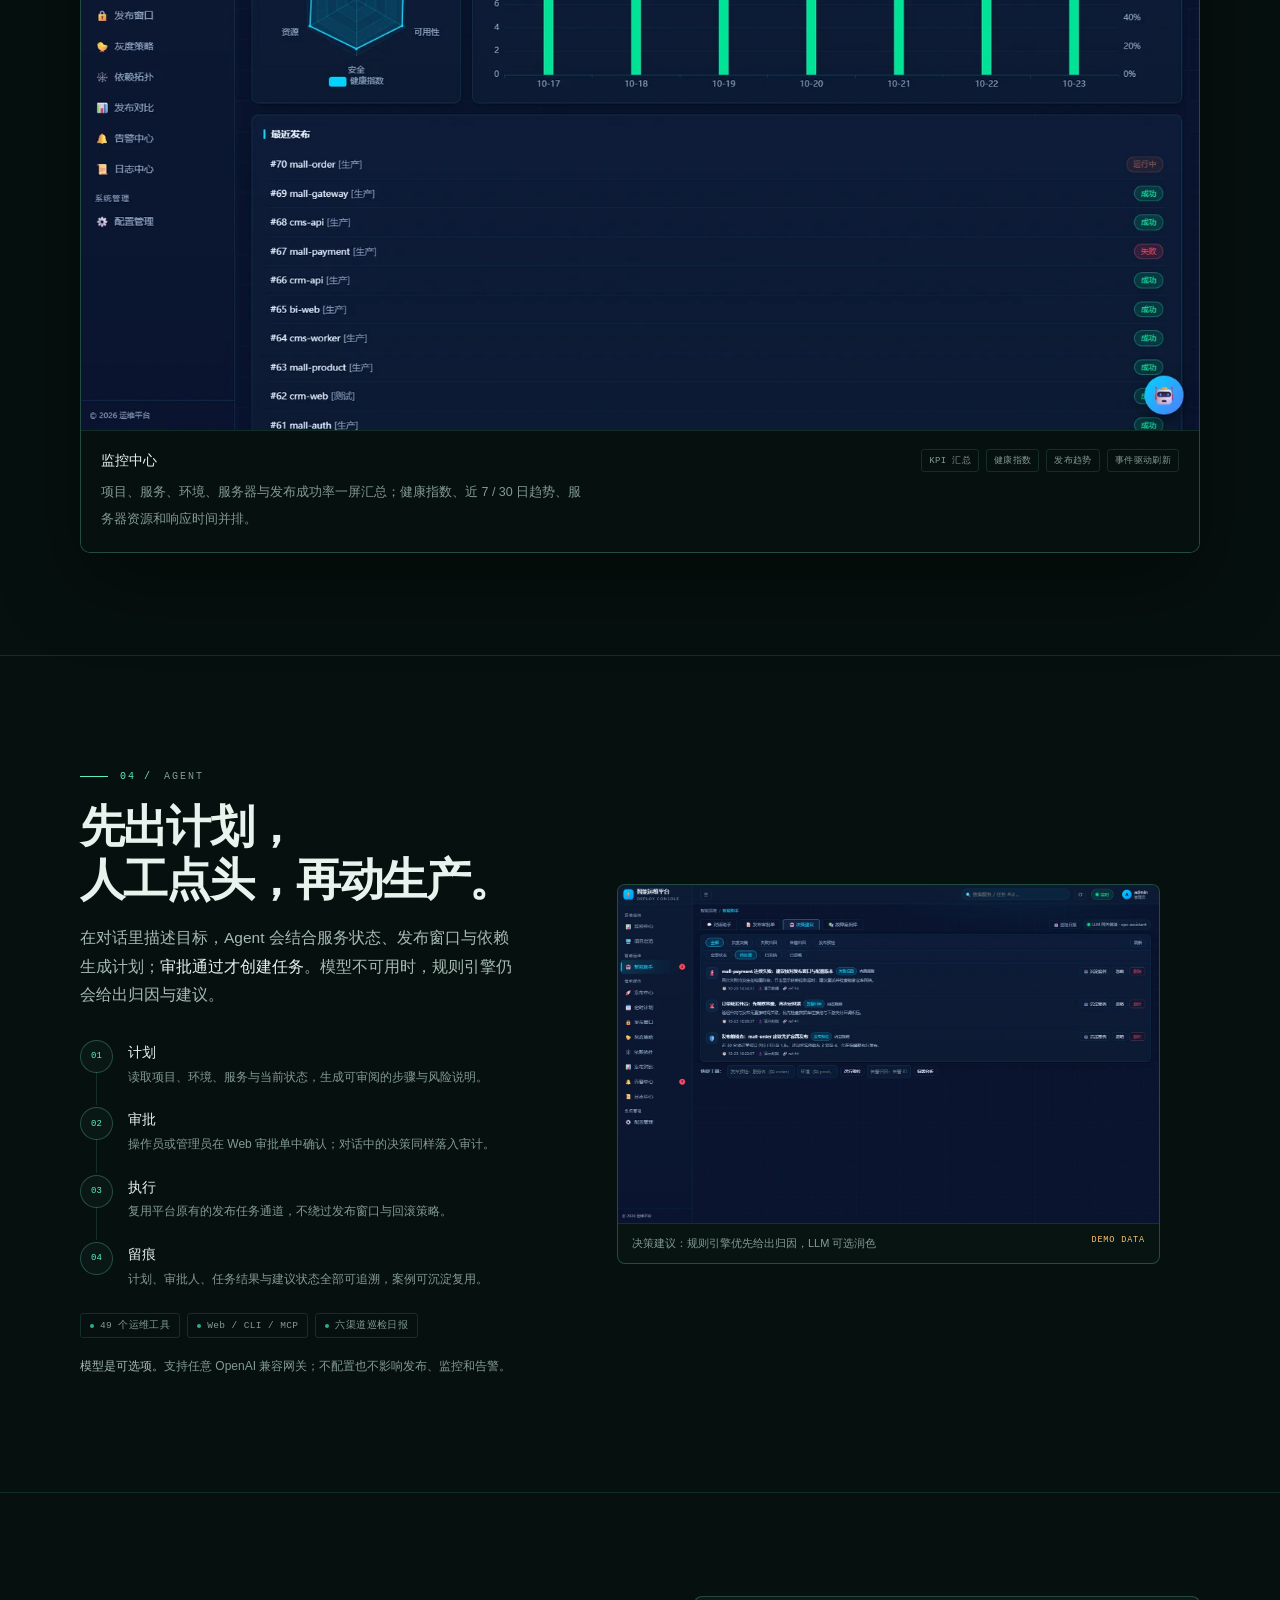
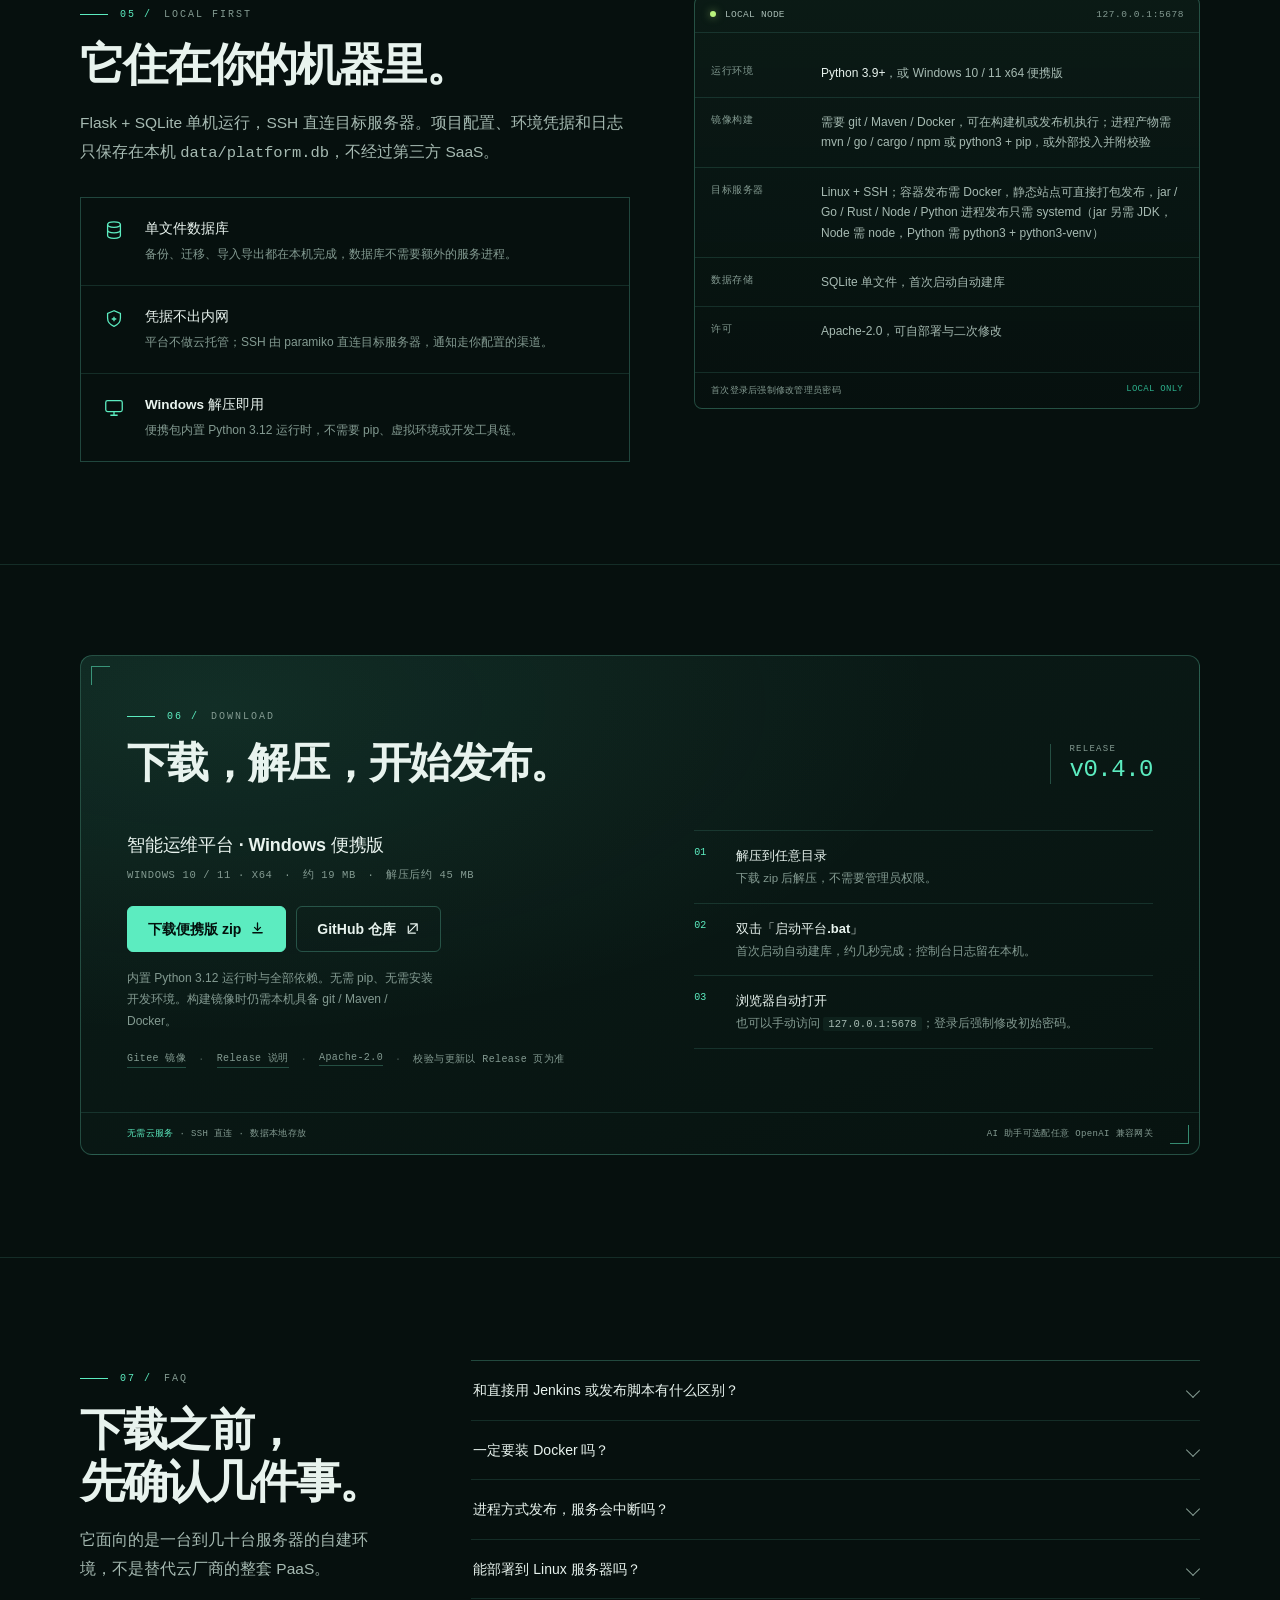
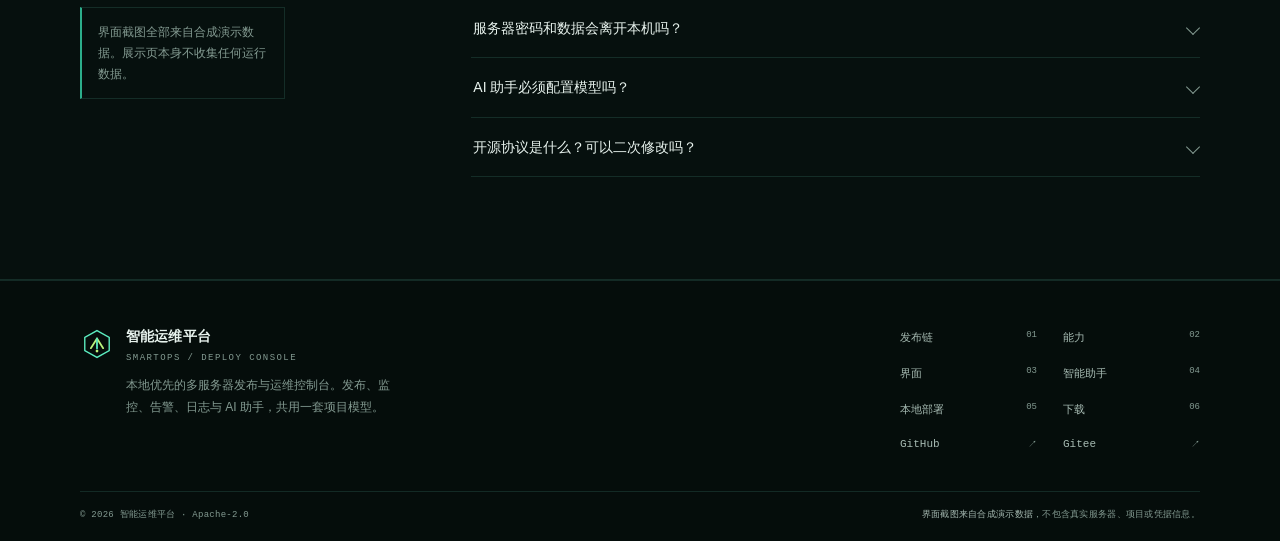
==== commit 603080db: "chore(site): 官网同步 v0.4.0 与 Node/Python 口径" ====
--- a/site/index.html
+++ b/site/index.html
@@ -457,7 +457,7 @@
     </nav>
     <div class="head-cta">
       <a class="ghost-link" href="https://github.com/BeginnerA/agencys-deploy" target="_blank" rel="noopener">GITHUB ↗</a>
-      <a class="btn btn-primary btn-sm" href="https://github.com/BeginnerA/agencys-deploy/releases/tag/v0.3.0" target="_blank" rel="noopener">下载 v0.3.0</a>
+      <a class="btn btn-primary btn-sm" href="https://github.com/BeginnerA/agencys-deploy/releases/tag/v0.4.0" target="_blank" rel="noopener">下载 v0.4.0</a>
     </div>
     <button class="nav-toggle" id="navToggle" aria-expanded="false" aria-controls="mobileNav"><i aria-hidden="true"></i>菜单</button>
   </div>
@@ -490,7 +490,7 @@
             </a>
           </div>
           <div class="hero-meta" aria-label="版本与运行信息">
-            <span><i aria-hidden="true"></i>v0.3.0 已发布</span>
+            <span><i aria-hidden="true"></i>v0.4.0 已发布</span>
             <span><i aria-hidden="true"></i>Windows 10 / 11 x64</span>
             <span><i aria-hidden="true"></i>约 19 MB · 解压即用</span>
             <span><i aria-hidden="true"></i>Apache-2.0</span>
@@ -547,7 +547,7 @@
           <p class="lead">服务或整条流水线排进队列后，平台按顺序完成构建、发布与探活，再处理注册中心上下线。任何一步失败，都能按版本回滚。</p>
           <ul class="pipe-points">
             <li><svg viewBox="0 0 16 16" aria-hidden="true"><path d="m3 8.2 3.1 3.1L13 4.6" fill="none" stroke="currentColor" stroke-width="1.5" stroke-linecap="round" stroke-linejoin="round"/></svg>多服务流水线、金丝雀灰度、定时计划与发布窗口</li>
-            <li><svg viewBox="0 0 16 16" aria-hidden="true"><path d="m3 8.2 3.1 3.1L13 4.6" fill="none" stroke="currentColor" stroke-width="1.5" stroke-linecap="round" stroke-linejoin="round"/></svg>多运行时发布：容器 / 静态站点 / Java jar / Go 与 Rust 单二进制，共用同一条发布与回滚链</li>
+            <li><svg viewBox="0 0 16 16" aria-hidden="true"><path d="m3 8.2 3.1 3.1L13 4.6" fill="none" stroke="currentColor" stroke-width="1.5" stroke-linecap="round" stroke-linejoin="round"/></svg>多运行时发布：容器 / 静态站点 / Java jar / Go 与 Rust 单二进制 / Node 与 Python 进程，共用同一条发布与回滚链</li>
             <li><svg viewBox="0 0 16 16" aria-hidden="true"><path d="m3 8.2 3.1 3.1L13 4.6" fill="none" stroke="currentColor" stroke-width="1.5" stroke-linecap="round" stroke-linejoin="round"/></svg>部署快照与版本对比，知道上一次到底改了什么</li>
             <li><svg viewBox="0 0 16 16" aria-hidden="true"><path d="m3 8.2 3.1 3.1L13 4.6" fill="none" stroke="currentColor" stroke-width="1.5" stroke-linecap="round" stroke-linejoin="round"/></svg>服务依赖拓扑，发布前看清上下游影响</li>
           </ul>
@@ -760,8 +760,8 @@
           <div class="machine-top"><span class="led" aria-hidden="true"></span><b>LOCAL NODE</b><span>127.0.0.1:5678</span></div>
           <dl class="specs">
             <div class="spec"><dt>运行环境</dt><dd><b>Python 3.9+</b>，或 Windows 10 / 11 x64 便携版</dd></div>
-            <div class="spec"><dt>镜像构建</dt><dd>需要 git / Maven / Docker，可在构建机或发布机执行；进程产物需 mvn / go / cargo，或外部投入并附校验</dd></div>
-            <div class="spec"><dt>目标服务器</dt><dd>Linux + SSH；容器发布需 Docker，静态站点可直接打包发布，jar / Go / Rust 进程发布只需 systemd（jar 另需 JDK）</dd></div>
+            <div class="spec"><dt>镜像构建</dt><dd>需要 git / Maven / Docker，可在构建机或发布机执行；进程产物需 mvn / go / cargo / npm 或 python3 + pip，或外部投入并附校验</dd></div>
+            <div class="spec"><dt>目标服务器</dt><dd>Linux + SSH；容器发布需 Docker，静态站点可直接打包发布，jar / Go / Rust / Node / Python 进程发布只需 systemd（jar 另需 JDK，Node 需 node，Python 需 python3 + python3-venv）</dd></div>
             <div class="spec"><dt>数据存储</dt><dd>SQLite 单文件，首次启动自动建库</dd></div>
             <div class="spec"><dt>许可</dt><dd>Apache-2.0，可自部署与二次修改</dd></div>
           </dl>
@@ -780,14 +780,14 @@
             <div class="kicker">06 / <span>DOWNLOAD</span></div>
             <h2 id="downloadTitle">下载，解压，开始发布。</h2>
           </div>
-          <div class="ver"><span>RELEASE</span><strong>v0.3.0</strong></div>
+          <div class="ver"><span>RELEASE</span><strong>v0.4.0</strong></div>
         </div>
         <div class="dl-grid">
           <div class="dl-main">
             <h3>智能运维平台 · Windows 便携版</h3>
             <p class="dl-meta">WINDOWS 10 / 11 · X64　·　约 19 MB　·　解压后约 45 MB</p>
             <div class="dl-actions">
-              <a class="btn btn-primary" href="https://github.com/BeginnerA/agencys-deploy/releases/download/v0.3.0/SmartOps-portable-v0.3.0-win-x64.zip" target="_blank" rel="noopener">下载便携版 zip
+              <a class="btn btn-primary" href="https://github.com/BeginnerA/agencys-deploy/releases/download/v0.4.0/SmartOps-portable-v0.4.0-win-x64.zip" target="_blank" rel="noopener">下载便携版 zip
                 <svg viewBox="0 0 16 16" aria-hidden="true"><path d="M8 2v8m0 0 3.2-3.2M8 10 4.8 6.8M3 12.5h10" fill="none" stroke="currentColor" stroke-width="1.4" stroke-linecap="round" stroke-linejoin="round"/></svg>
               </a>
               <a class="btn btn-ghost" href="https://github.com/BeginnerA/agencys-deploy" target="_blank" rel="noopener">GitHub 仓库
@@ -797,7 +797,7 @@
             <p class="dl-note">内置 Python 3.12 运行时与全部依赖。无需 pip、无需安装开发环境。构建镜像时仍需本机具备 git / Maven / Docker。</p>
             <div class="dl-links">
               <a href="https://gitee.com/agencys/agencys-deploy" target="_blank" rel="noopener">Gitee 镜像</a><i>·</i>
-              <a href="https://github.com/BeginnerA/agencys-deploy/releases/tag/v0.3.0" target="_blank" rel="noopener">Release 说明</a><i>·</i>
+              <a href="https://github.com/BeginnerA/agencys-deploy/releases/tag/v0.4.0" target="_blank" rel="noopener">Release 说明</a><i>·</i>
               <a href="https://github.com/BeginnerA/agencys-deploy/blob/main/LICENSE" target="_blank" rel="noopener">Apache-2.0</a><i>·</i>
               <span>校验与更新以 Release 页为准</span>
             </div>
@@ -833,11 +833,11 @@
           </details>
           <details class="faq-item">
             <summary>一定要装 Docker 吗？</summary>
-            <div class="a">平台自身不需要 Docker。容器发布需要构建机或目标机具备 Docker；也支持静态站点包发布，以及 jar / Go / Rust 单二进制交给 systemd 托管（平台不代装运行时）。SSH 连接使用纯 Python 的 paramiko，不需要本机安装 ssh 客户端。</div>
+            <div class="a">平台自身不需要 Docker。容器发布需要构建机或目标机具备 Docker；也支持静态站点包发布，以及 jar / Go / Rust 单二进制与 Node / Python 进程交给 systemd 托管（平台不代装运行时；Node 产物自带 node_modules，Python 依赖经 wheelhouse 离线装进 app_home/venv）。SSH 连接使用纯 Python 的 paramiko，不需要本机安装 ssh 客户端。</div>
           </details>
           <details class="faq-item">
             <summary>进程方式发布，服务会中断吗？</summary>
-            <div class="a">会。单实例的 jar / Go / Rust 发布在「停止 → 切换版本链接 → 启动」期间不可用，就绪验证失败会自动切回旧版本，但平台<b>不承诺零停机</b>。需要连续可用请改用容器多实例滚动发布。</div>
+            <div class="a">会。单实例的 jar / Go / Rust / Node / Python 发布在「停止 → 切换版本链接 → 启动」期间不可用；Python 依赖变化时还要在窗口内离线重装 venv，耗时可在任务日志查看。就绪验证失败会自动切回旧版本，但平台<b>不承诺零停机</b>。需要连续可用请改用容器多实例滚动发布。</div>
           </details>
           <details class="faq-item">
             <summary>能部署到 Linux 服务器吗？</summary>
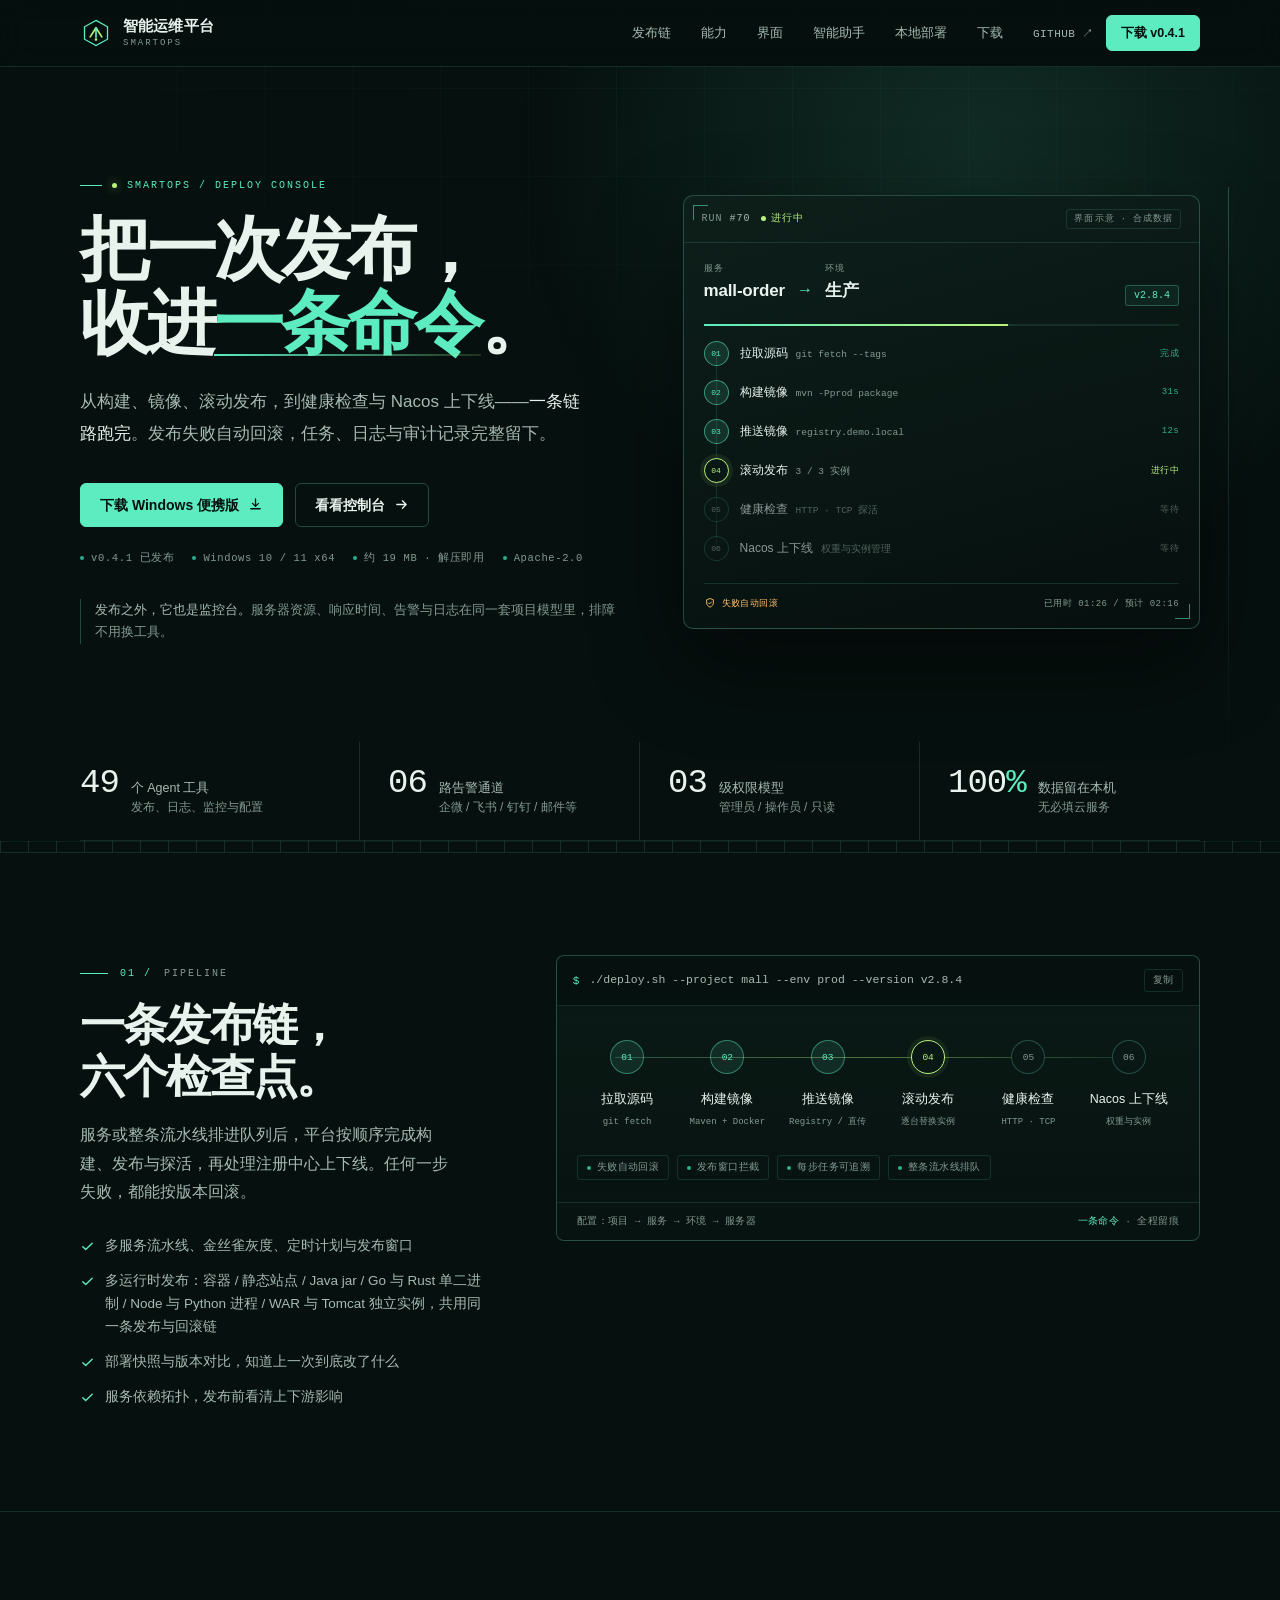
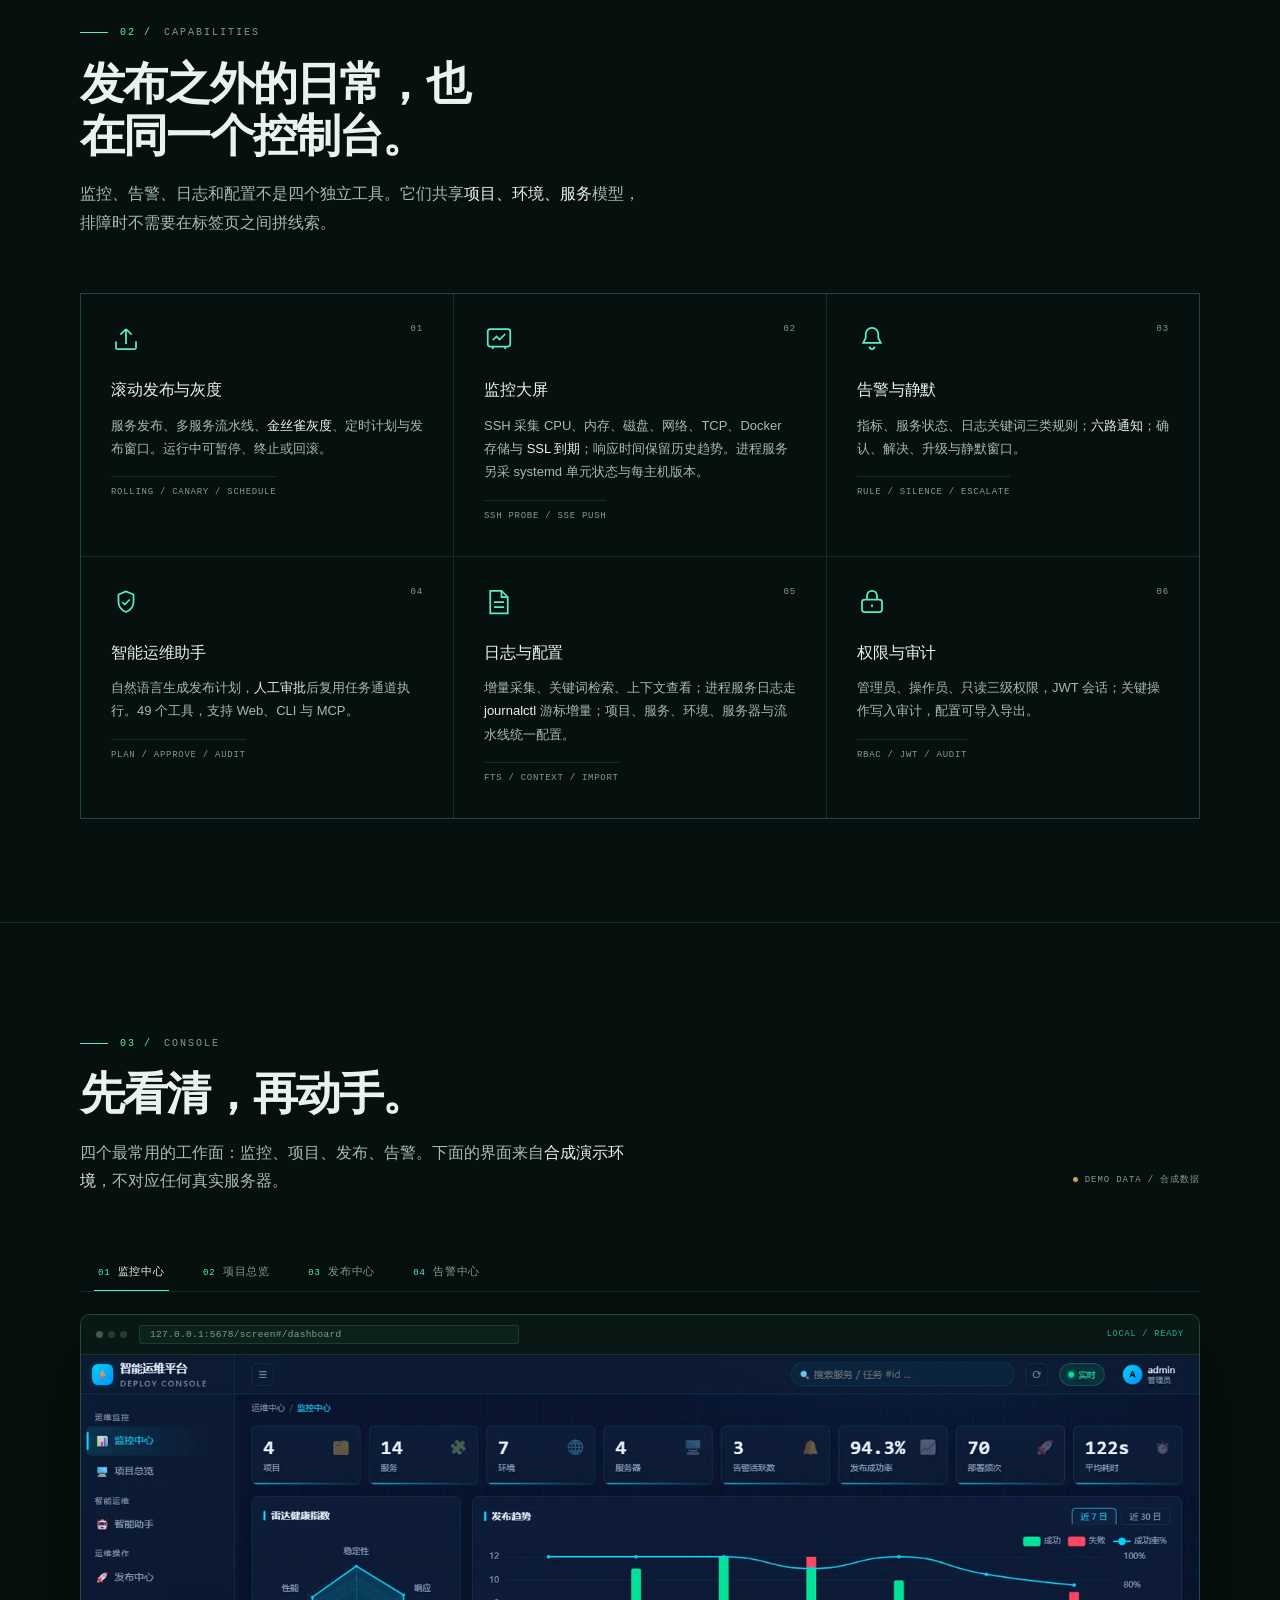
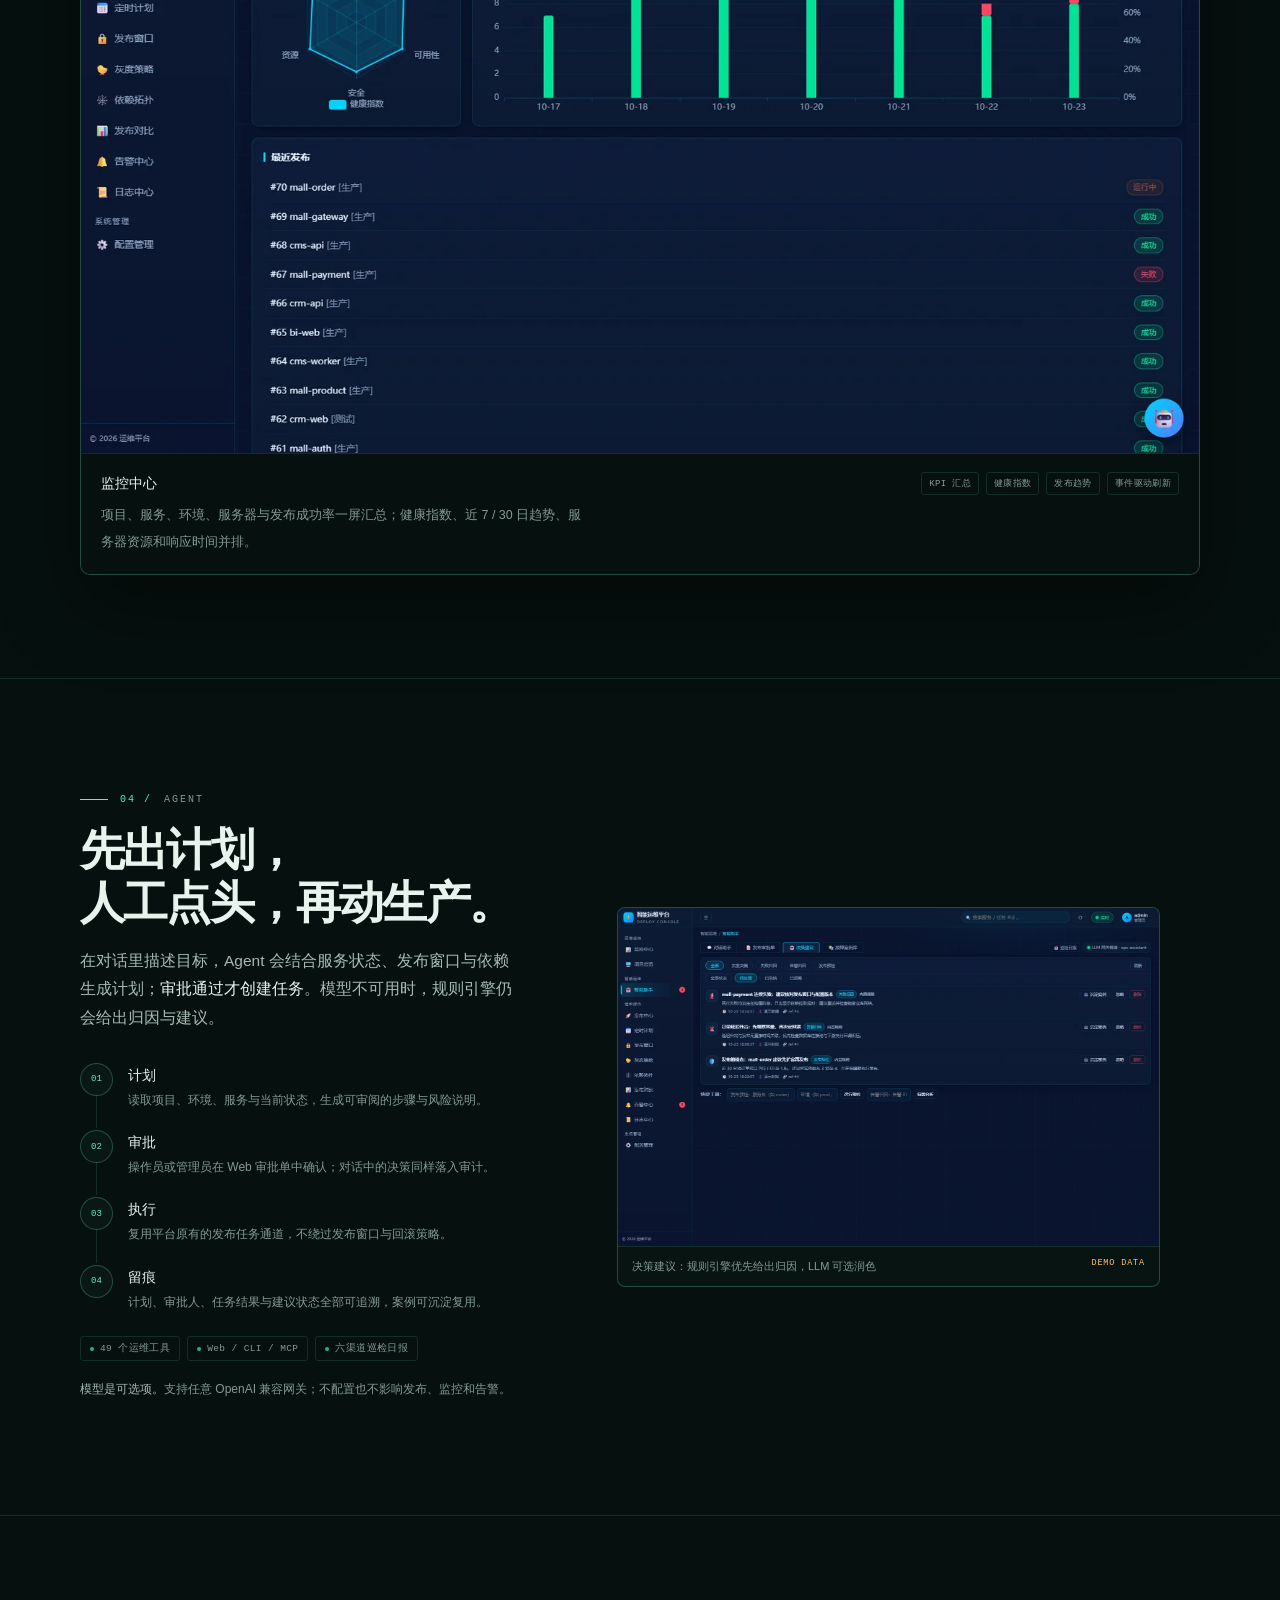
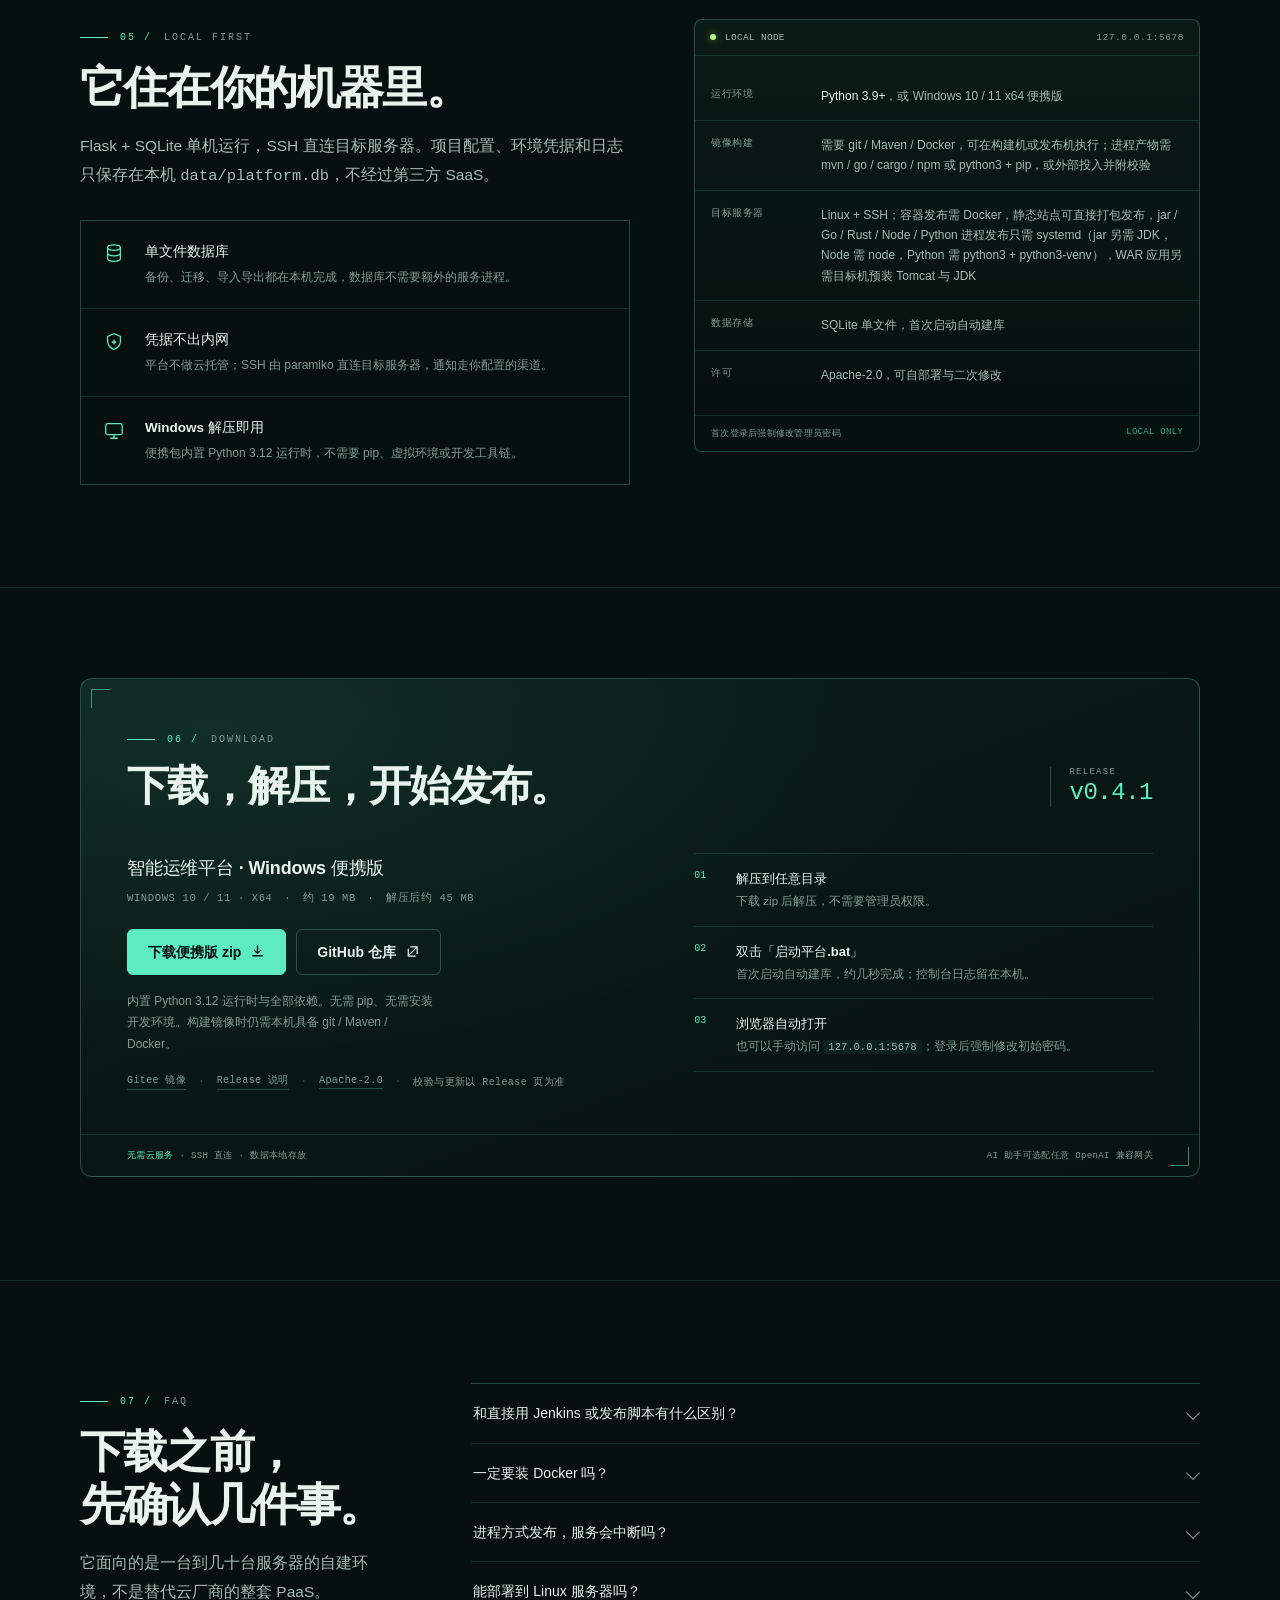
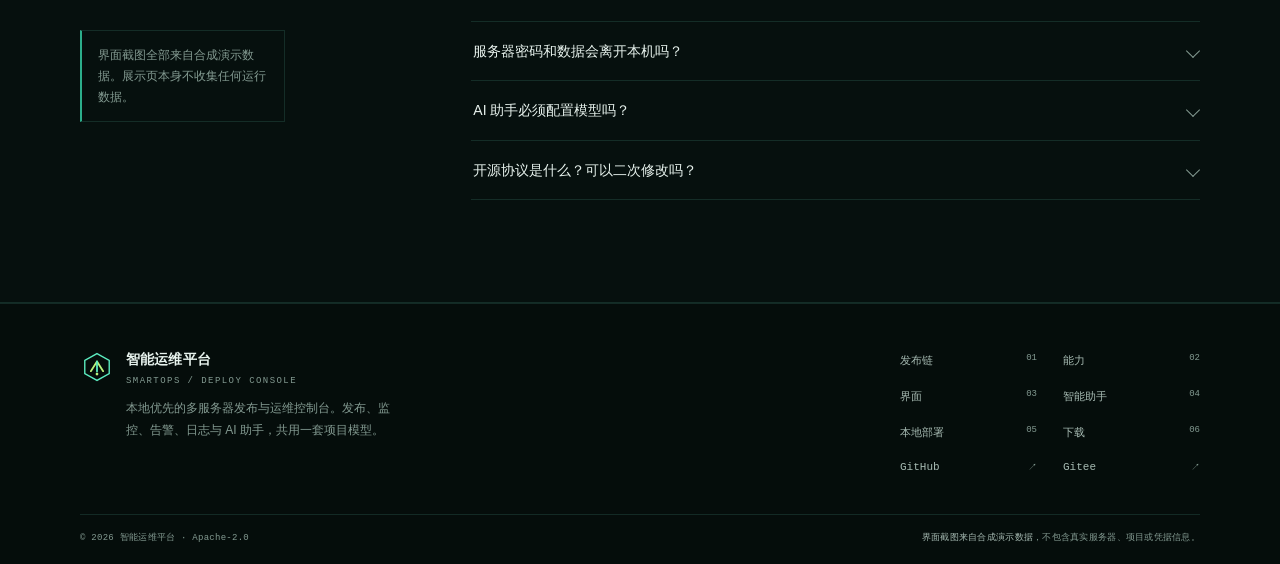
==== commit 3b79de14: "chore(site): 官网同步 v0.4.1 与 WAR/Tomcat 发布方式口径 版本引用与下载链接指向 v0.4.1；多运行时能力、目标机前提与停机口径补齐 WAR/Tomcat 独立实例（" ====
--- a/site/index.html
+++ b/site/index.html
@@ -457,7 +457,7 @@
     </nav>
     <div class="head-cta">
       <a class="ghost-link" href="https://github.com/BeginnerA/agencys-deploy" target="_blank" rel="noopener">GITHUB ↗</a>
-      <a class="btn btn-primary btn-sm" href="https://github.com/BeginnerA/agencys-deploy/releases/tag/v0.4.0" target="_blank" rel="noopener">下载 v0.4.0</a>
+      <a class="btn btn-primary btn-sm" href="https://github.com/BeginnerA/agencys-deploy/releases/tag/v0.4.1" target="_blank" rel="noopener">下载 v0.4.1</a>
     </div>
     <button class="nav-toggle" id="navToggle" aria-expanded="false" aria-controls="mobileNav"><i aria-hidden="true"></i>菜单</button>
   </div>
@@ -490,7 +490,7 @@
             </a>
           </div>
           <div class="hero-meta" aria-label="版本与运行信息">
-            <span><i aria-hidden="true"></i>v0.4.0 已发布</span>
+            <span><i aria-hidden="true"></i>v0.4.1 已发布</span>
             <span><i aria-hidden="true"></i>Windows 10 / 11 x64</span>
             <span><i aria-hidden="true"></i>约 19 MB · 解压即用</span>
             <span><i aria-hidden="true"></i>Apache-2.0</span>
@@ -547,7 +547,7 @@
           <p class="lead">服务或整条流水线排进队列后，平台按顺序完成构建、发布与探活，再处理注册中心上下线。任何一步失败，都能按版本回滚。</p>
           <ul class="pipe-points">
             <li><svg viewBox="0 0 16 16" aria-hidden="true"><path d="m3 8.2 3.1 3.1L13 4.6" fill="none" stroke="currentColor" stroke-width="1.5" stroke-linecap="round" stroke-linejoin="round"/></svg>多服务流水线、金丝雀灰度、定时计划与发布窗口</li>
-            <li><svg viewBox="0 0 16 16" aria-hidden="true"><path d="m3 8.2 3.1 3.1L13 4.6" fill="none" stroke="currentColor" stroke-width="1.5" stroke-linecap="round" stroke-linejoin="round"/></svg>多运行时发布：容器 / 静态站点 / Java jar / Go 与 Rust 单二进制 / Node 与 Python 进程，共用同一条发布与回滚链</li>
+            <li><svg viewBox="0 0 16 16" aria-hidden="true"><path d="m3 8.2 3.1 3.1L13 4.6" fill="none" stroke="currentColor" stroke-width="1.5" stroke-linecap="round" stroke-linejoin="round"/></svg>多运行时发布：容器 / 静态站点 / Java jar / Go 与 Rust 单二进制 / Node 与 Python 进程 / WAR 与 Tomcat 独立实例，共用同一条发布与回滚链</li>
             <li><svg viewBox="0 0 16 16" aria-hidden="true"><path d="m3 8.2 3.1 3.1L13 4.6" fill="none" stroke="currentColor" stroke-width="1.5" stroke-linecap="round" stroke-linejoin="round"/></svg>部署快照与版本对比，知道上一次到底改了什么</li>
             <li><svg viewBox="0 0 16 16" aria-hidden="true"><path d="m3 8.2 3.1 3.1L13 4.6" fill="none" stroke="currentColor" stroke-width="1.5" stroke-linecap="round" stroke-linejoin="round"/></svg>服务依赖拓扑，发布前看清上下游影响</li>
           </ul>
@@ -761,7 +761,7 @@
           <dl class="specs">
             <div class="spec"><dt>运行环境</dt><dd><b>Python 3.9+</b>，或 Windows 10 / 11 x64 便携版</dd></div>
             <div class="spec"><dt>镜像构建</dt><dd>需要 git / Maven / Docker，可在构建机或发布机执行；进程产物需 mvn / go / cargo / npm 或 python3 + pip，或外部投入并附校验</dd></div>
-            <div class="spec"><dt>目标服务器</dt><dd>Linux + SSH；容器发布需 Docker，静态站点可直接打包发布，jar / Go / Rust / Node / Python 进程发布只需 systemd（jar 另需 JDK，Node 需 node，Python 需 python3 + python3-venv）</dd></div>
+            <div class="spec"><dt>目标服务器</dt><dd>Linux + SSH；容器发布需 Docker，静态站点可直接打包发布，jar / Go / Rust / Node / Python 进程发布只需 systemd（jar 另需 JDK，Node 需 node，Python 需 python3 + python3-venv），WAR 应用另需目标机预装 Tomcat 与 JDK</dd></div>
             <div class="spec"><dt>数据存储</dt><dd>SQLite 单文件，首次启动自动建库</dd></div>
             <div class="spec"><dt>许可</dt><dd>Apache-2.0，可自部署与二次修改</dd></div>
           </dl>
@@ -780,14 +780,14 @@
             <div class="kicker">06 / <span>DOWNLOAD</span></div>
             <h2 id="downloadTitle">下载，解压，开始发布。</h2>
           </div>
-          <div class="ver"><span>RELEASE</span><strong>v0.4.0</strong></div>
+          <div class="ver"><span>RELEASE</span><strong>v0.4.1</strong></div>
         </div>
         <div class="dl-grid">
           <div class="dl-main">
             <h3>智能运维平台 · Windows 便携版</h3>
             <p class="dl-meta">WINDOWS 10 / 11 · X64　·　约 19 MB　·　解压后约 45 MB</p>
             <div class="dl-actions">
-              <a class="btn btn-primary" href="https://github.com/BeginnerA/agencys-deploy/releases/download/v0.4.0/SmartOps-portable-v0.4.0-win-x64.zip" target="_blank" rel="noopener">下载便携版 zip
+              <a class="btn btn-primary" href="https://github.com/BeginnerA/agencys-deploy/releases/download/v0.4.1/SmartOps-portable-v0.4.1-win-x64.zip" target="_blank" rel="noopener">下载便携版 zip
                 <svg viewBox="0 0 16 16" aria-hidden="true"><path d="M8 2v8m0 0 3.2-3.2M8 10 4.8 6.8M3 12.5h10" fill="none" stroke="currentColor" stroke-width="1.4" stroke-linecap="round" stroke-linejoin="round"/></svg>
               </a>
               <a class="btn btn-ghost" href="https://github.com/BeginnerA/agencys-deploy" target="_blank" rel="noopener">GitHub 仓库
@@ -797,7 +797,7 @@
             <p class="dl-note">内置 Python 3.12 运行时与全部依赖。无需 pip、无需安装开发环境。构建镜像时仍需本机具备 git / Maven / Docker。</p>
             <div class="dl-links">
               <a href="https://gitee.com/agencys/agencys-deploy" target="_blank" rel="noopener">Gitee 镜像</a><i>·</i>
-              <a href="https://github.com/BeginnerA/agencys-deploy/releases/tag/v0.4.0" target="_blank" rel="noopener">Release 说明</a><i>·</i>
+              <a href="https://github.com/BeginnerA/agencys-deploy/releases/tag/v0.4.1" target="_blank" rel="noopener">Release 说明</a><i>·</i>
               <a href="https://github.com/BeginnerA/agencys-deploy/blob/main/LICENSE" target="_blank" rel="noopener">Apache-2.0</a><i>·</i>
               <span>校验与更新以 Release 页为准</span>
             </div>
@@ -833,11 +833,11 @@
           </details>
           <details class="faq-item">
             <summary>一定要装 Docker 吗？</summary>
-            <div class="a">平台自身不需要 Docker。容器发布需要构建机或目标机具备 Docker；也支持静态站点包发布，以及 jar / Go / Rust 单二进制与 Node / Python 进程交给 systemd 托管（平台不代装运行时；Node 产物自带 node_modules，Python 依赖经 wheelhouse 离线装进 app_home/venv）。SSH 连接使用纯 Python 的 paramiko，不需要本机安装 ssh 客户端。</div>
+            <div class="a">平台自身不需要 Docker。容器发布需要构建机或目标机具备 Docker；也支持静态站点包发布，以及 jar / Go / Rust 单二进制与 Node / Python 进程交给 systemd 托管，WAR 包可发布到目标机已装的独立 Tomcat 实例（平台不代装运行时；Node 产物自带 node_modules，Python 依赖经 wheelhouse 离线装进 app_home/venv）。SSH 连接使用纯 Python 的 paramiko，不需要本机安装 ssh 客户端。</div>
           </details>
           <details class="faq-item">
             <summary>进程方式发布，服务会中断吗？</summary>
-            <div class="a">会。单实例的 jar / Go / Rust / Node / Python 发布在「停止 → 切换版本链接 → 启动」期间不可用；Python 依赖变化时还要在窗口内离线重装 venv，耗时可在任务日志查看。就绪验证失败会自动切回旧版本，但平台<b>不承诺零停机</b>。需要连续可用请改用容器多实例滚动发布。</div>
+            <div class="a">会。单实例的 jar / Go / Rust / Node / Python 发布在「停止 → 切换版本链接 → 启动」期间不可用；Python 依赖变化时还要在窗口内离线重装 venv，耗时可在任务日志查看；WAR 独立实例发布同样有停机窗口，且配置更新后实例保持停止（状态为「维护中」），需人工结束维护才恢复流量。就绪验证失败会自动切回旧版本，但平台<b>不承诺零停机</b>。需要连续可用请改用容器多实例滚动发布。</div>
           </details>
           <details class="faq-item">
             <summary>能部署到 Linux 服务器吗？</summary>
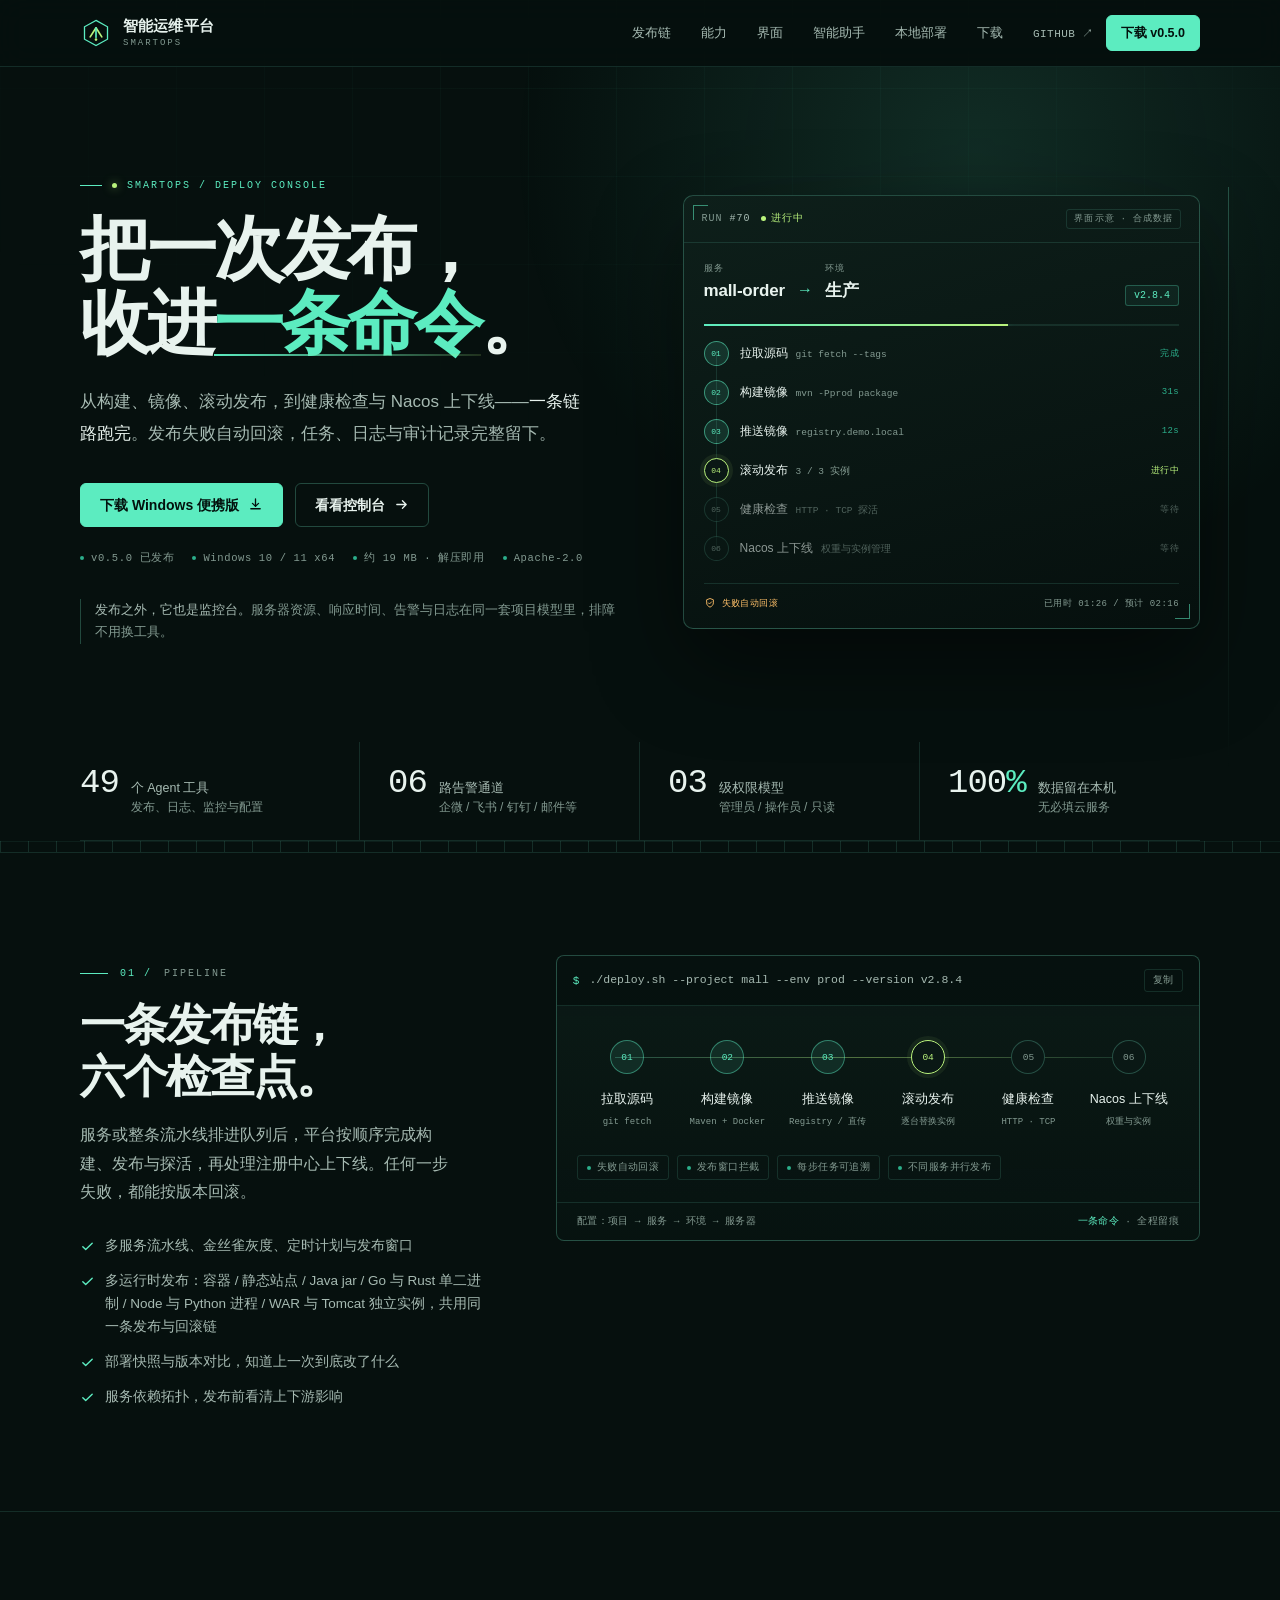
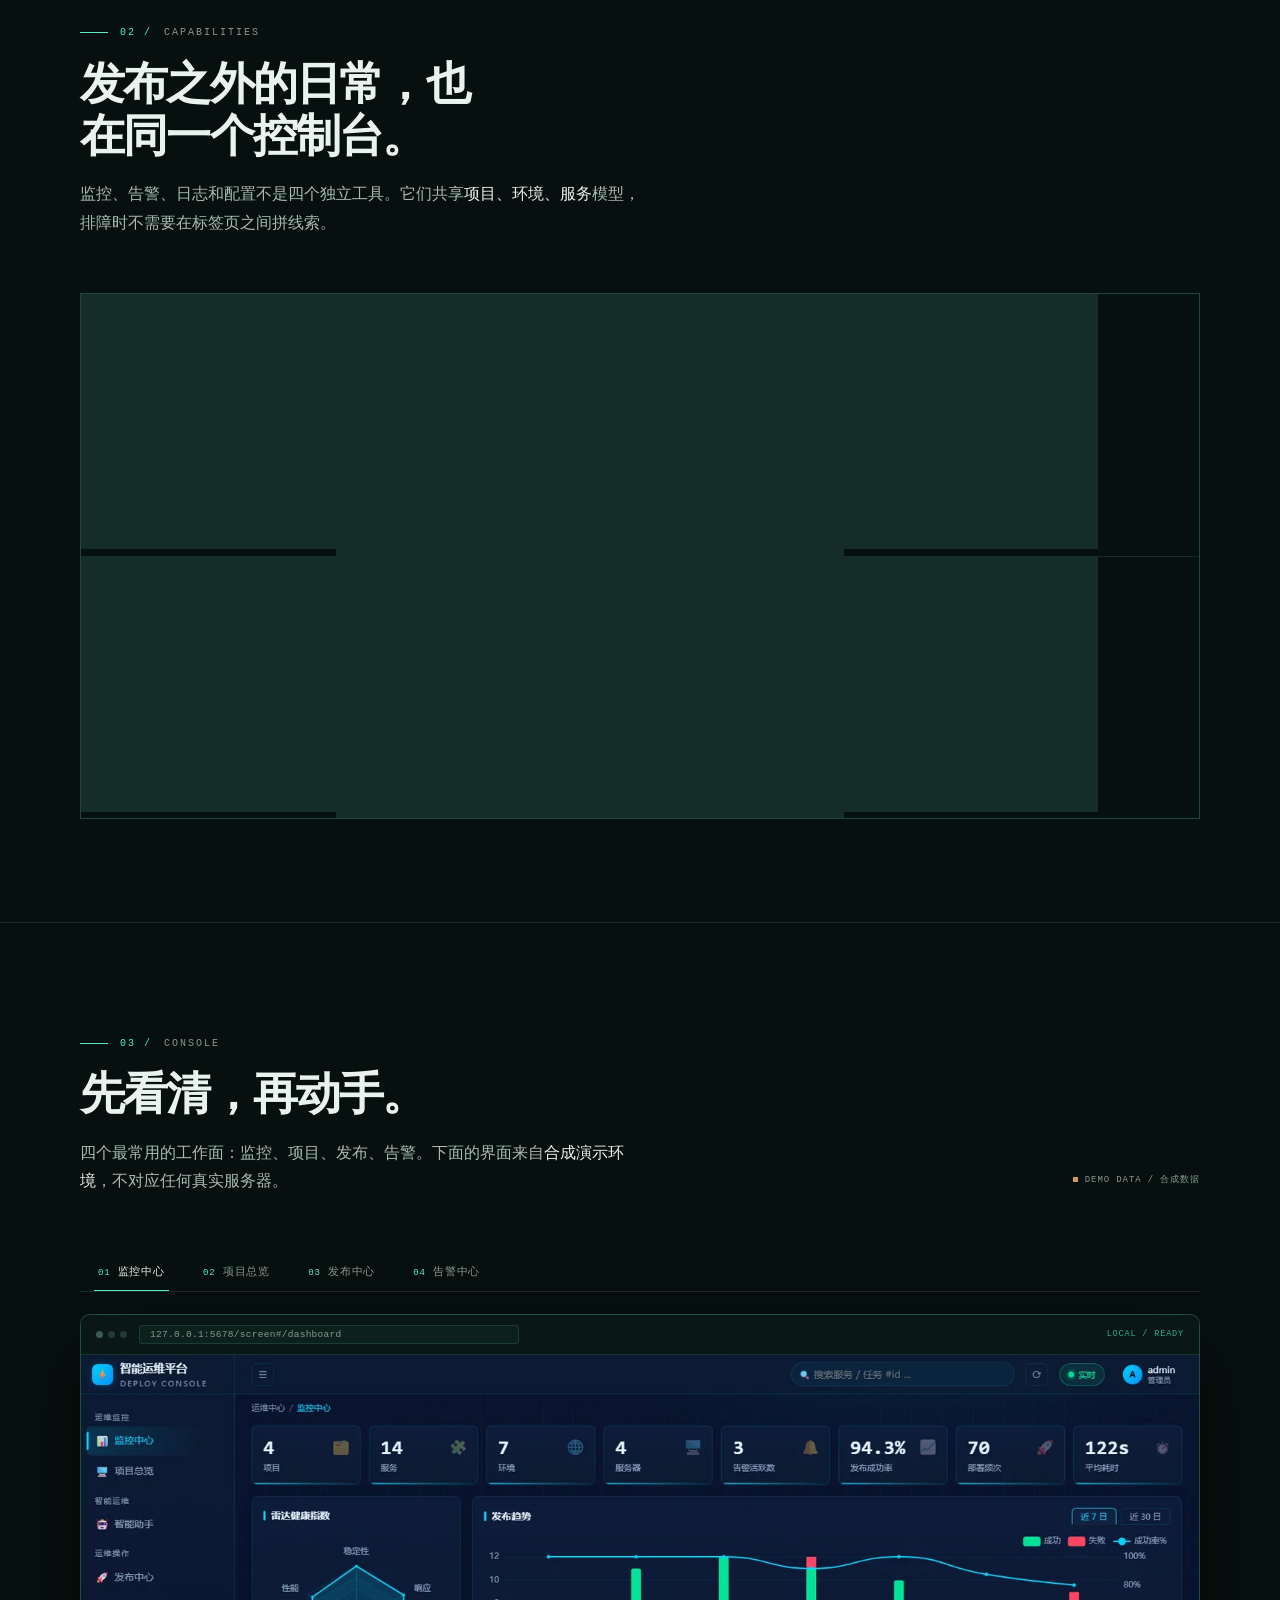
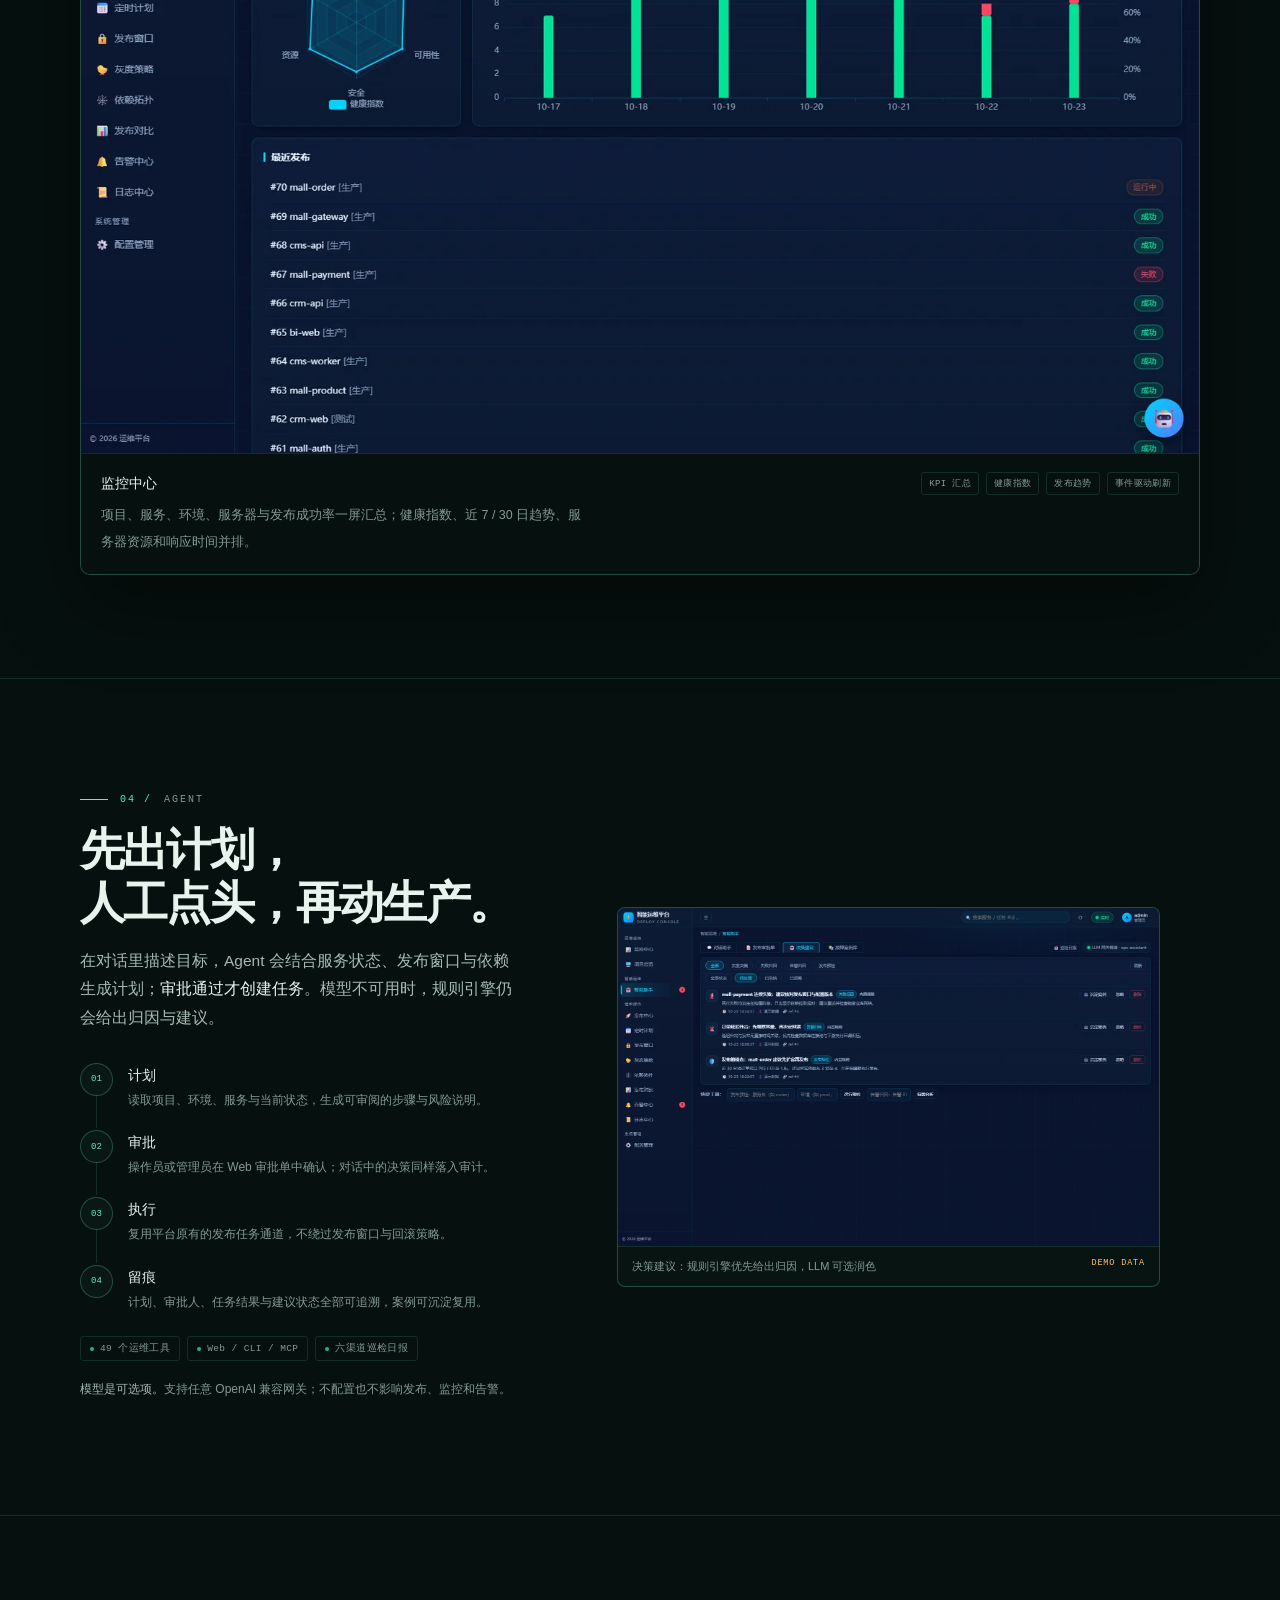
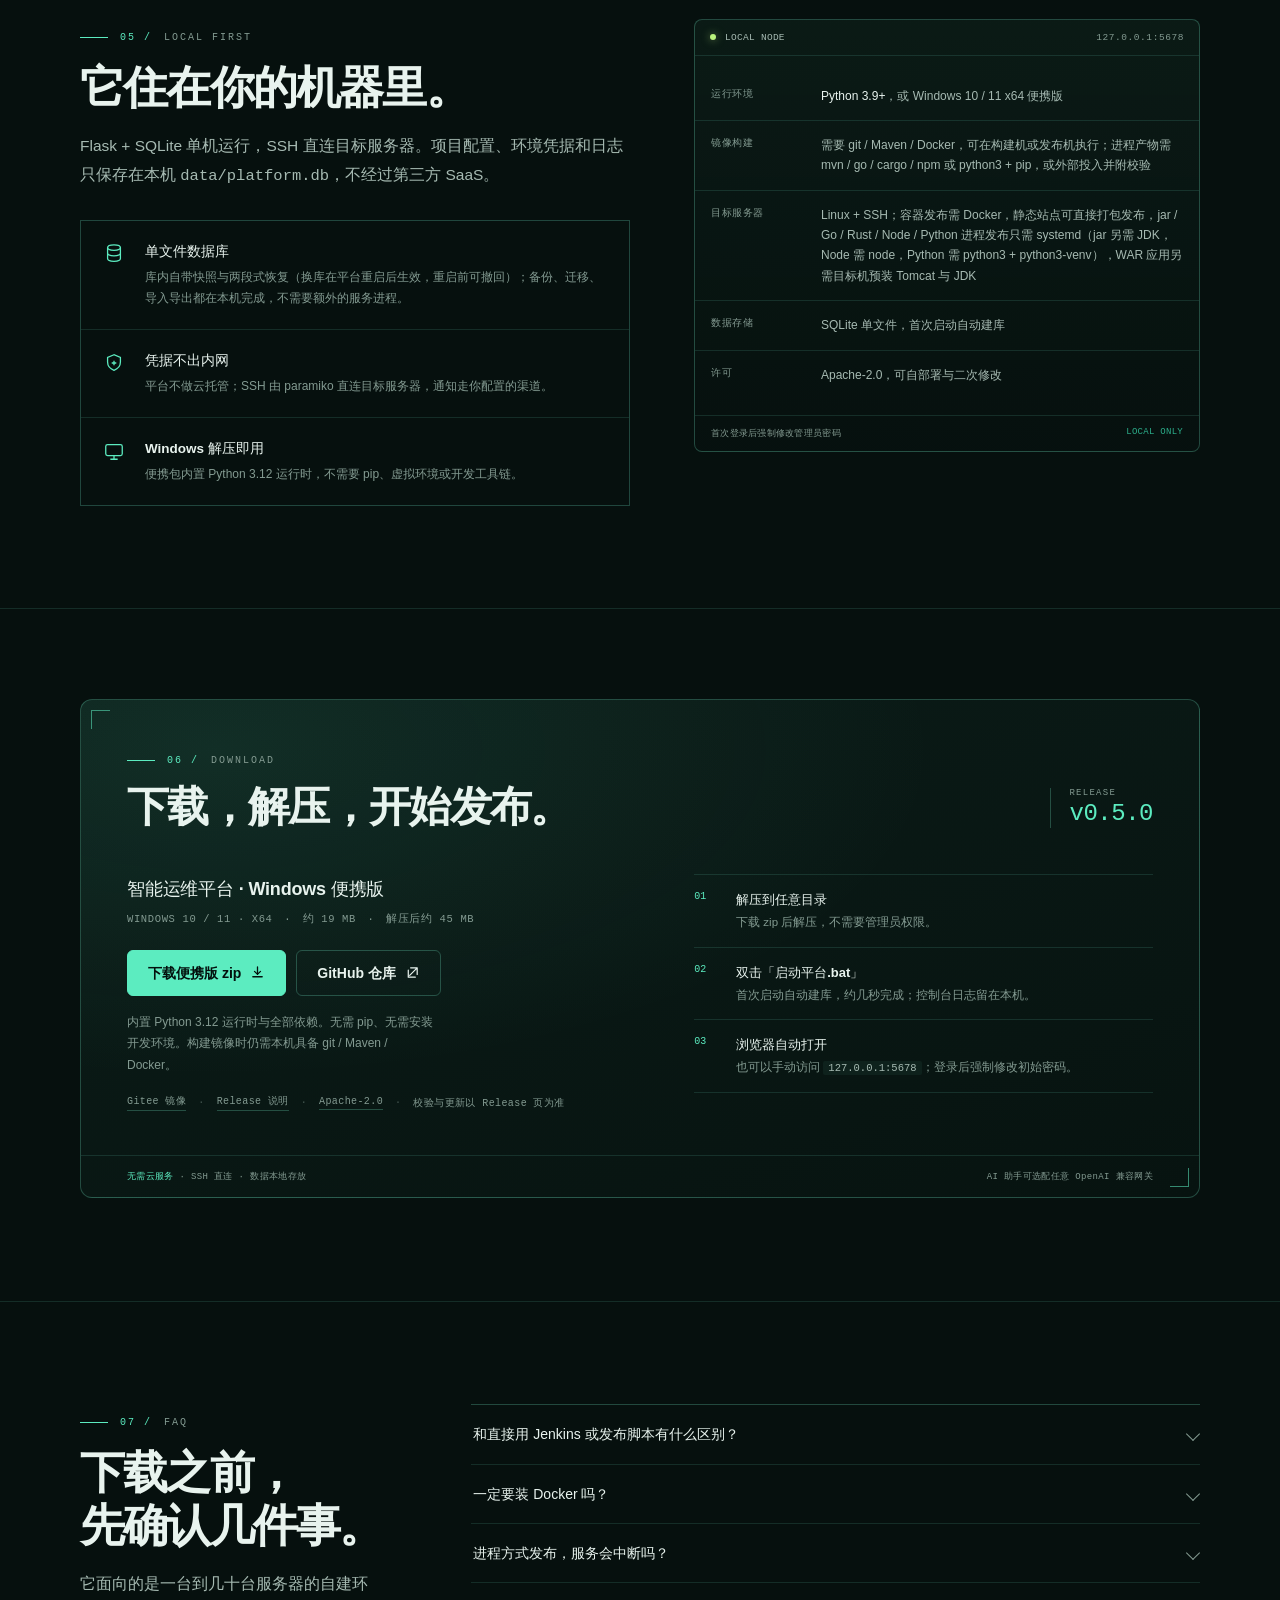
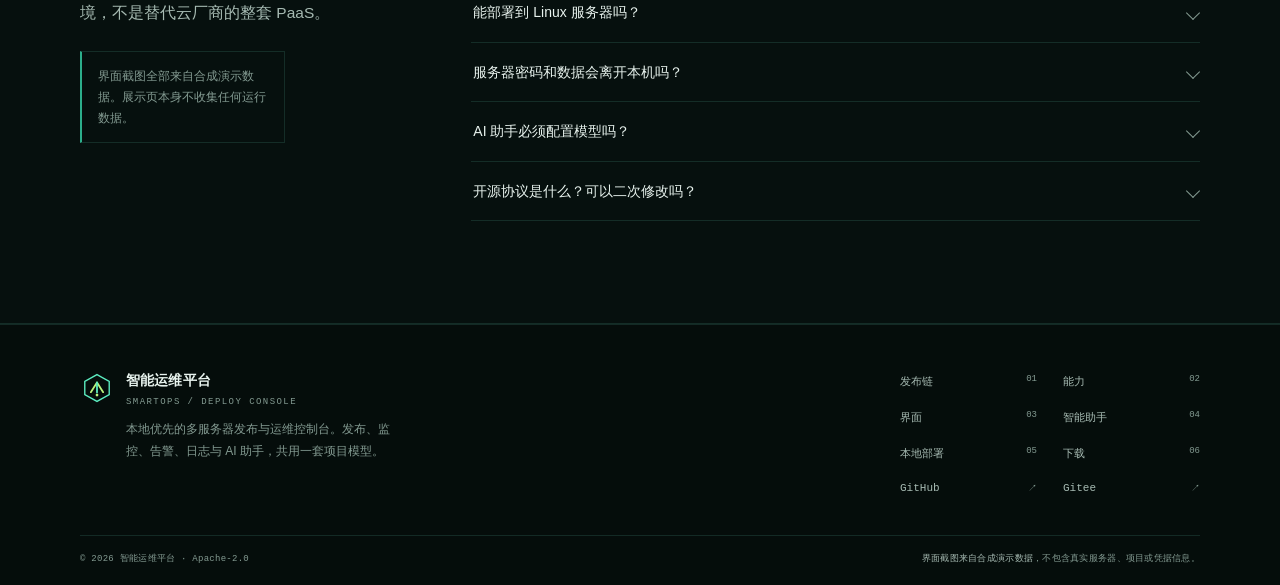
==== commit 41248e3a: "chore(release): 便携版版本号升至 v0.5.0 并同步官网口径 - RELEASE_VERSION v0.4.1 → v0.5.0（自 v0.4.1 起有并行发布与平台库快照两项 fe" ====
--- a/site/index.html
+++ b/site/index.html
@@ -457,7 +457,7 @@
     </nav>
     <div class="head-cta">
       <a class="ghost-link" href="https://github.com/BeginnerA/agencys-deploy" target="_blank" rel="noopener">GITHUB ↗</a>
-      <a class="btn btn-primary btn-sm" href="https://github.com/BeginnerA/agencys-deploy/releases/tag/v0.4.1" target="_blank" rel="noopener">下载 v0.4.1</a>
+      <a class="btn btn-primary btn-sm" href="https://github.com/BeginnerA/agencys-deploy/releases/tag/v0.5.0" target="_blank" rel="noopener">下载 v0.5.0</a>
     </div>
     <button class="nav-toggle" id="navToggle" aria-expanded="false" aria-controls="mobileNav"><i aria-hidden="true"></i>菜单</button>
   </div>
@@ -490,7 +490,7 @@
             </a>
           </div>
           <div class="hero-meta" aria-label="版本与运行信息">
-            <span><i aria-hidden="true"></i>v0.4.1 已发布</span>
+            <span><i aria-hidden="true"></i>v0.5.0 已发布</span>
             <span><i aria-hidden="true"></i>Windows 10 / 11 x64</span>
             <span><i aria-hidden="true"></i>约 19 MB · 解压即用</span>
             <span><i aria-hidden="true"></i>Apache-2.0</span>
@@ -570,7 +570,7 @@
             <span class="chip">失败自动回滚</span>
             <span class="chip">发布窗口拦截</span>
             <span class="chip">每步任务可追溯</span>
-            <span class="chip">整条流水线排队</span>
+            <span class="chip">不同服务并行发布</span>
           </div>
           <div class="foot"><span>配置：项目 → 服务 → 环境 → 服务器</span><span><b>一条命令</b> · 全程留痕</span></div>
         </div>
@@ -688,7 +688,7 @@
           <figure class="shot-panel" role="tabpanel" id="panel-deploy" aria-labelledby="tab-deploy" data-panel hidden>
             <img src="assets/deploy.webp" width="1500" height="937" alt="发布中心界面：任务列表按编号展示服务、操作类型、环境、版本、状态、启动时间与耗时">
             <figcaption class="shot-caption">
-              <div><strong>发布中心</strong><span>服务与流水线任务统一排队；版本、环境、状态、耗时和日志都可追溯，运行中的任务可以终止或回滚。</span></div>
+              <div><strong>发布中心</strong><span>同一发布目标互斥、不同服务并行执行；版本、环境、状态、耗时和日志都可追溯，运行中的任务可以终止或回滚。</span></div>
               <div class="meta"><i>任务队列</i><i>发布 / 回滚 / 重启</i><i>增量日志</i><i>终止与重跑</i></div>
             </figcaption>
           </figure>
@@ -744,7 +744,7 @@
           <div class="local-cards">
             <div class="local-card">
               <svg viewBox="0 0 24 24" aria-hidden="true"><ellipse cx="12" cy="5" rx="7" ry="3"/><path d="M5 5v6c0 1.7 3.1 3 7 3s7-1.3 7-3V5M5 11v6c0 1.7 3.1 3 7 3s7-1.3 7-3v-6"/></svg>
-              <div><b>单文件数据库</b><span>备份、迁移、导入导出都在本机完成，数据库不需要额外的服务进程。</span></div>
+              <div><b>单文件数据库</b><span>库内自带快照与两段式恢复（换库在平台重启后生效，重启前可撤回）；备份、迁移、导入导出都在本机完成，不需要额外的服务进程。</span></div>
             </div>
             <div class="local-card">
               <svg viewBox="0 0 24 24" aria-hidden="true"><path d="M12 3 5 6v5c0 4 2.9 7.5 7 9 4.1-1.5 7-5 7-9V6l-7-3Z"/><path d="M9.5 12h5M12 9.5v5"/></svg>
@@ -780,14 +780,14 @@
             <div class="kicker">06 / <span>DOWNLOAD</span></div>
             <h2 id="downloadTitle">下载，解压，开始发布。</h2>
           </div>
-          <div class="ver"><span>RELEASE</span><strong>v0.4.1</strong></div>
+          <div class="ver"><span>RELEASE</span><strong>v0.5.0</strong></div>
         </div>
         <div class="dl-grid">
           <div class="dl-main">
             <h3>智能运维平台 · Windows 便携版</h3>
             <p class="dl-meta">WINDOWS 10 / 11 · X64　·　约 19 MB　·　解压后约 45 MB</p>
             <div class="dl-actions">
-              <a class="btn btn-primary" href="https://github.com/BeginnerA/agencys-deploy/releases/download/v0.4.1/SmartOps-portable-v0.4.1-win-x64.zip" target="_blank" rel="noopener">下载便携版 zip
+              <a class="btn btn-primary" href="https://github.com/BeginnerA/agencys-deploy/releases/download/v0.5.0/SmartOps-portable-v0.5.0-win-x64.zip" target="_blank" rel="noopener">下载便携版 zip
                 <svg viewBox="0 0 16 16" aria-hidden="true"><path d="M8 2v8m0 0 3.2-3.2M8 10 4.8 6.8M3 12.5h10" fill="none" stroke="currentColor" stroke-width="1.4" stroke-linecap="round" stroke-linejoin="round"/></svg>
               </a>
               <a class="btn btn-ghost" href="https://github.com/BeginnerA/agencys-deploy" target="_blank" rel="noopener">GitHub 仓库
@@ -797,7 +797,7 @@
             <p class="dl-note">内置 Python 3.12 运行时与全部依赖。无需 pip、无需安装开发环境。构建镜像时仍需本机具备 git / Maven / Docker。</p>
             <div class="dl-links">
               <a href="https://gitee.com/agencys/agencys-deploy" target="_blank" rel="noopener">Gitee 镜像</a><i>·</i>
-              <a href="https://github.com/BeginnerA/agencys-deploy/releases/tag/v0.4.1" target="_blank" rel="noopener">Release 说明</a><i>·</i>
+              <a href="https://github.com/BeginnerA/agencys-deploy/releases/tag/v0.5.0" target="_blank" rel="noopener">Release 说明</a><i>·</i>
               <a href="https://github.com/BeginnerA/agencys-deploy/blob/main/LICENSE" target="_blank" rel="noopener">Apache-2.0</a><i>·</i>
               <span>校验与更新以 Release 页为准</span>
             </div>
